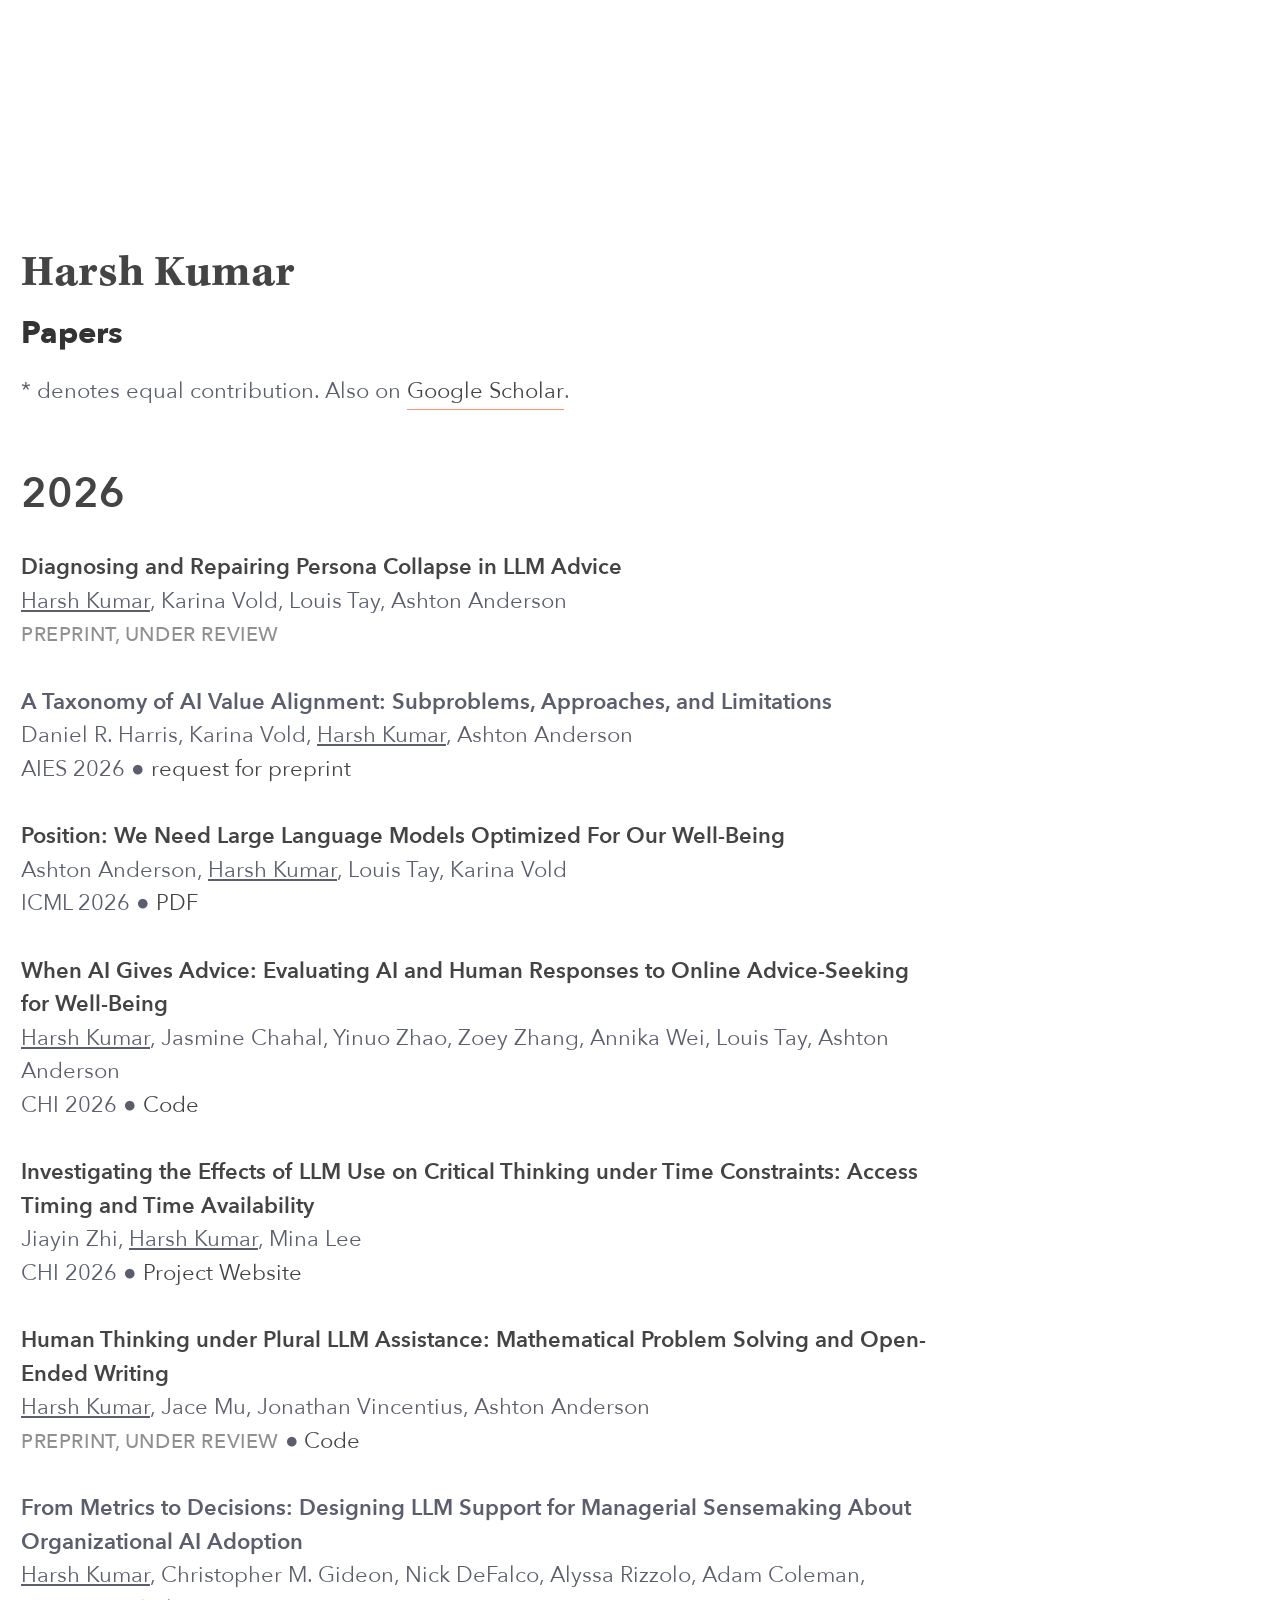
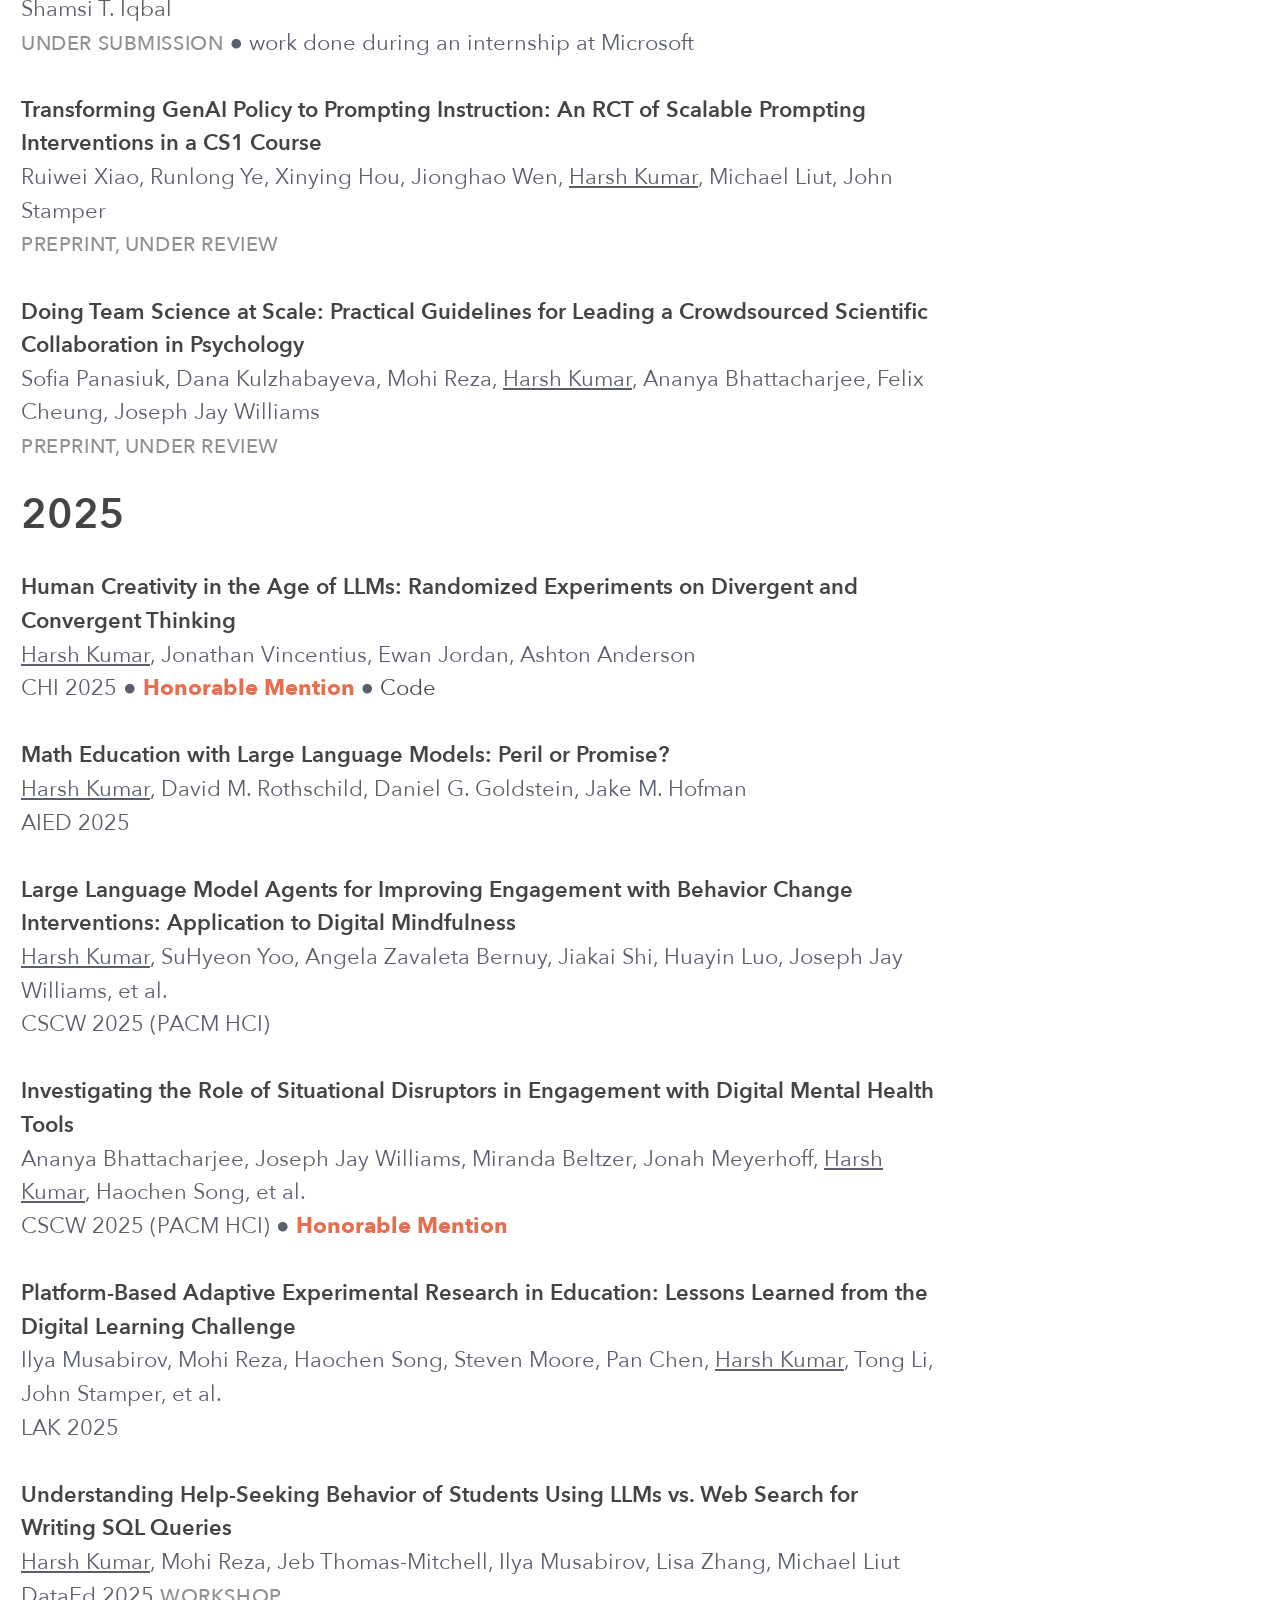
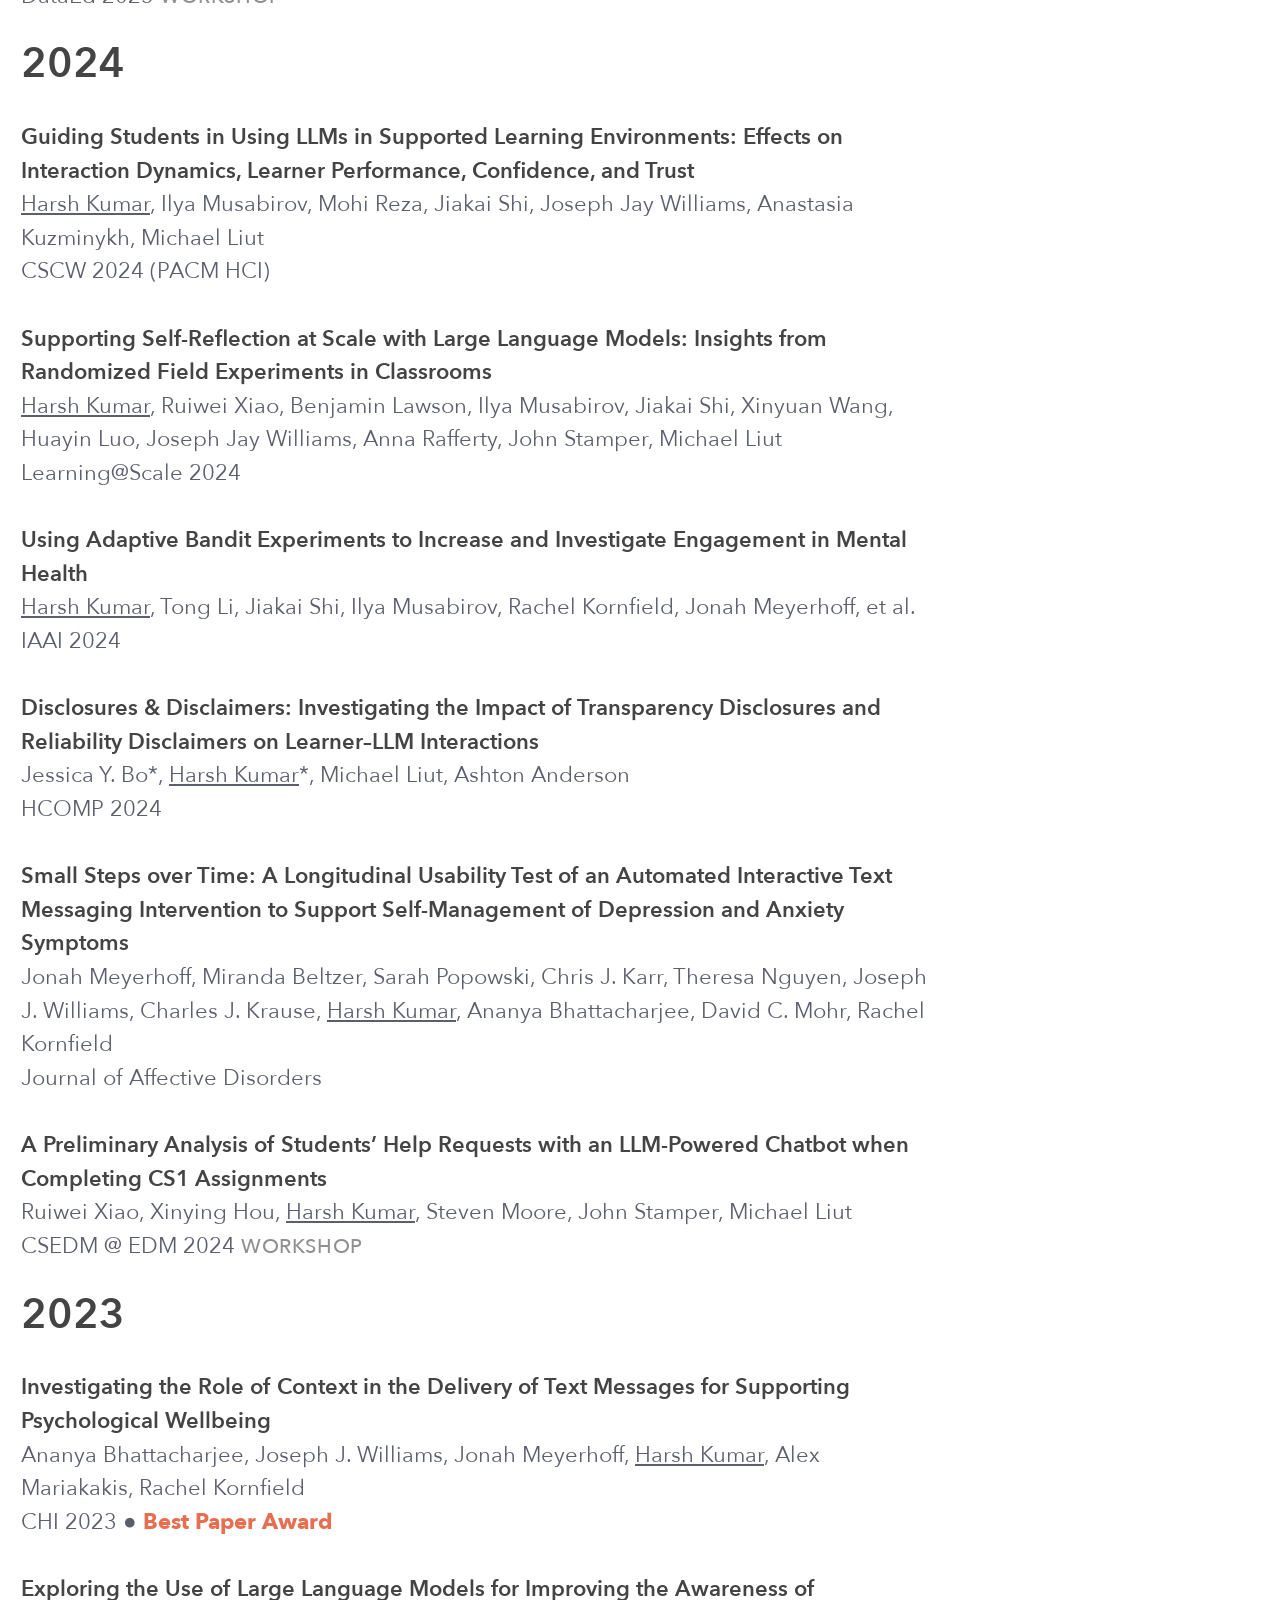
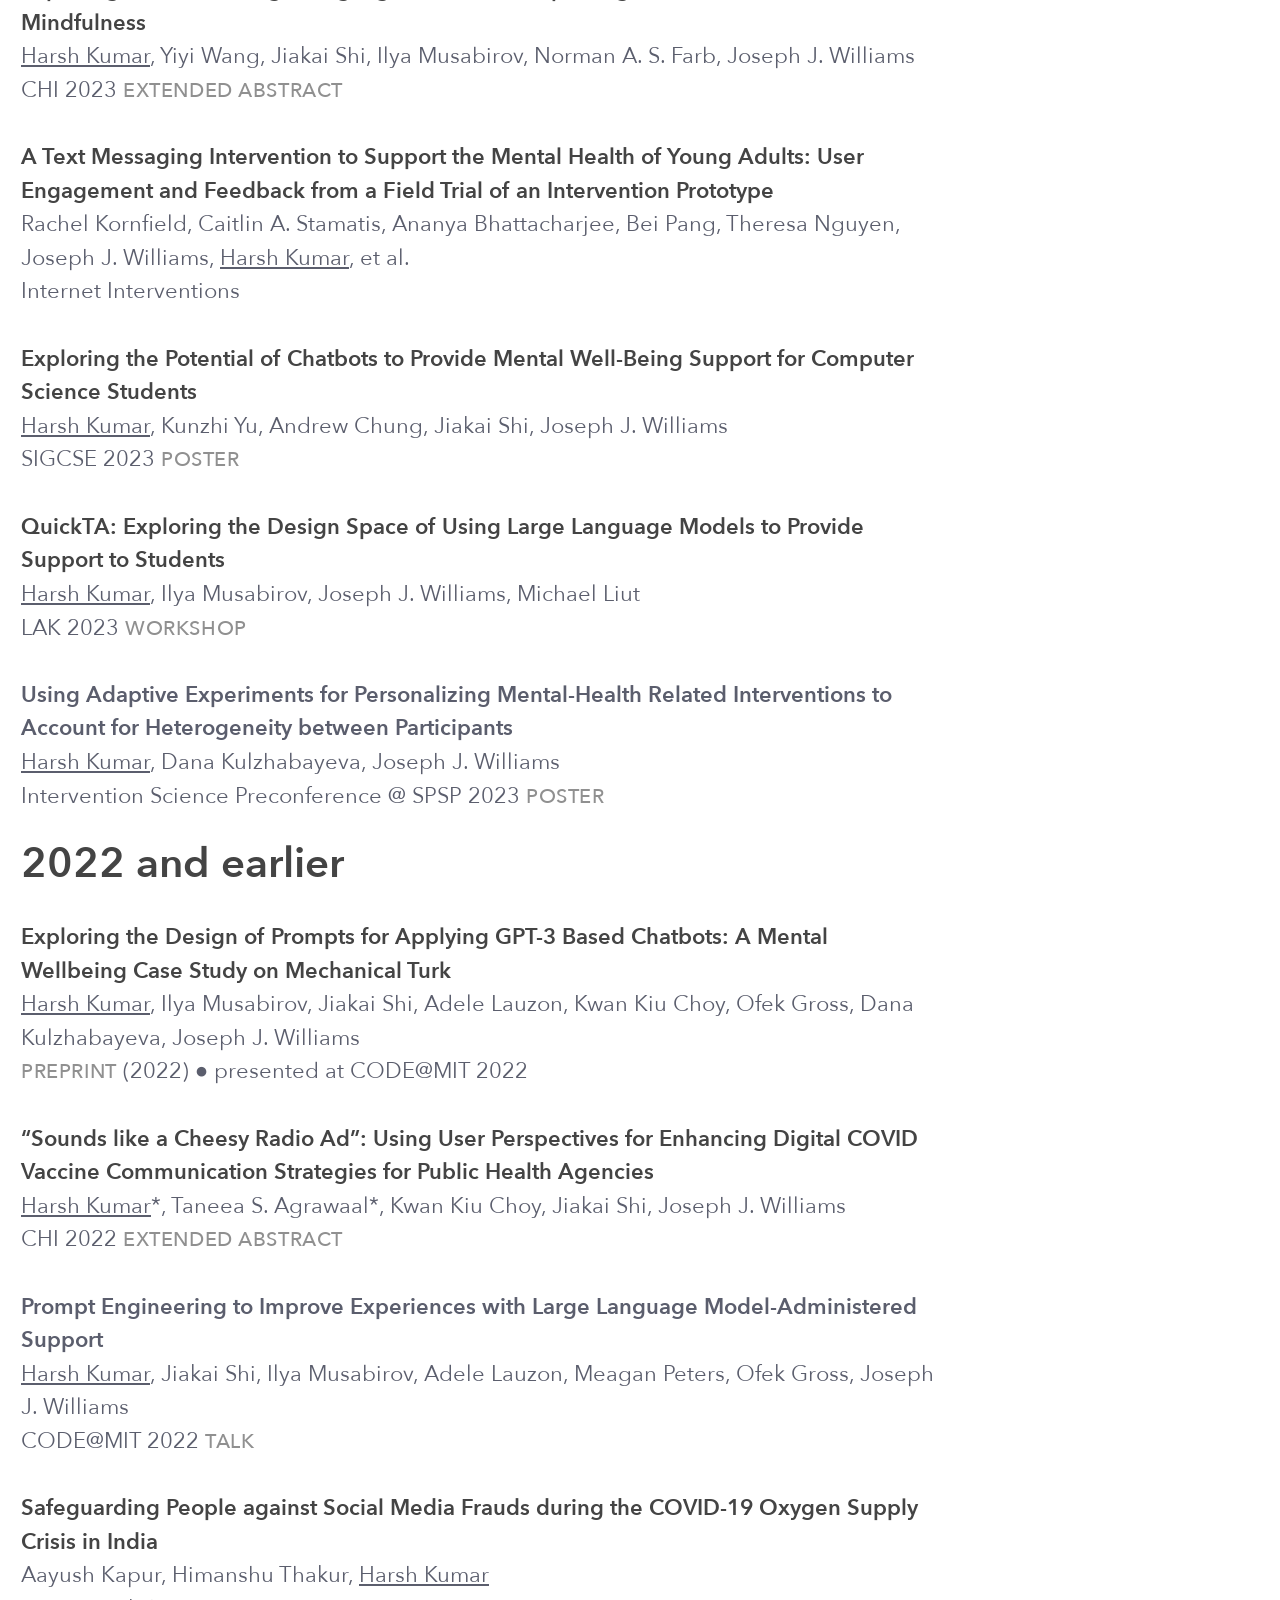
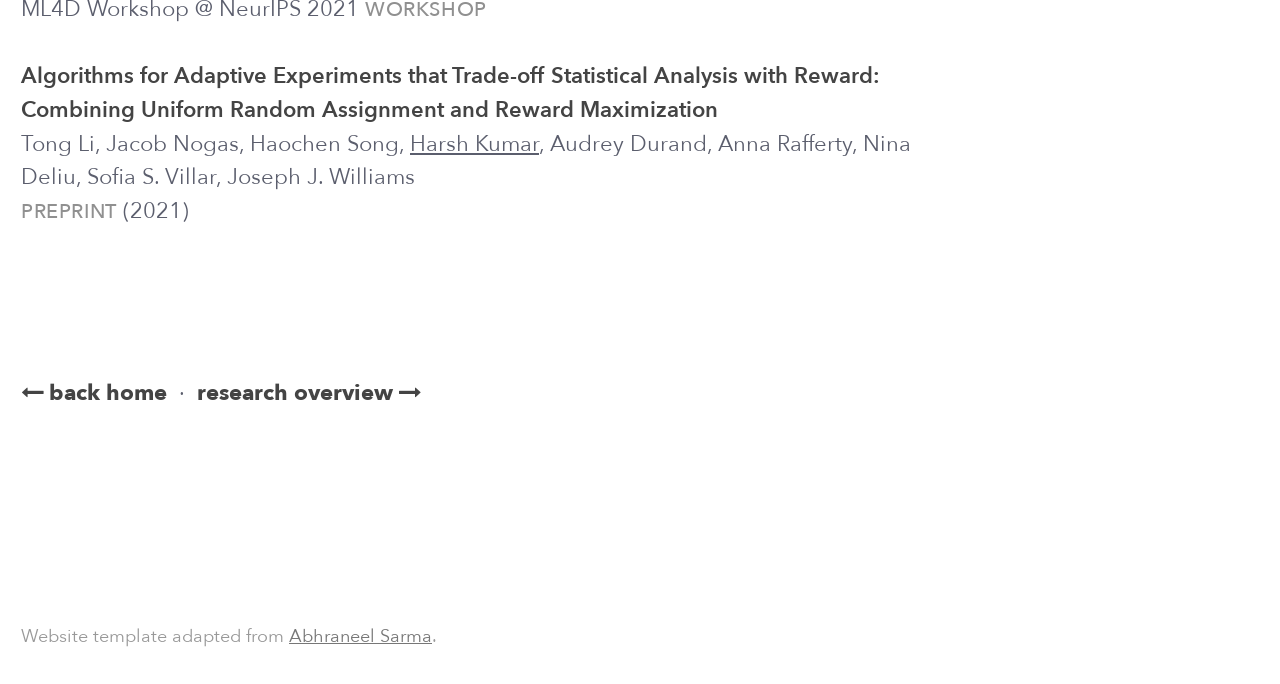
==== papers.html @ b856a66b "Revise AIES 2026 paper title" ====
<!DOCTYPE html>
<html lang="en">

<head>
	<meta charset="utf-8">
	<meta http-equiv="X-UA-Compatible" content="IE=edge">
	<meta name="viewport" content="width=device-width, initial-scale=1">

	<title>Papers // Harsh Kumar</title>
	<meta name="description" content="Publications by Harsh Kumar">
	<meta name="author" content="Harsh Kumar">

	<link href="https://maxcdn.bootstrapcdn.com/bootstrap/3.3.7/css/bootstrap.min.css" rel="stylesheet">
	<link href="css/custom.css" rel="stylesheet">
	<link href="https://maxcdn.bootstrapcdn.com/font-awesome/4.7.0/css/font-awesome.min.css" rel="stylesheet" type="text/css">

	<!-- Favicon -->
	<link rel="icon" href="img/favicon.svg" type="image/svg+xml">
	<link rel="icon" href="img/favicon-32.png" sizes="32x32" type="image/png">
	<link rel="apple-touch-icon" href="img/apple-touch-icon.png">

	<!-- Google tag (gtag.js) -->
	<script async src="https://www.googletagmanager.com/gtag/js?id=G-C2STP5NL3D"></script>
	<script>
		window.dataLayer = window.dataLayer || [];
		function gtag(){dataLayer.push(arguments);}
		gtag('js', new Date());
		gtag('config', 'G-C2STP5NL3D');
	</script>
</head>

<body id="page-top" class="index">
	<section id="portfolio">
		<div class="container">

			<div class="row margin-top-xl">
				<div class="col-sm-7">
					<h1><a class="page-header" href="index.html">Harsh Kumar</a></h1>
					<h2 class="section-title">Papers</h2>
					<p class="intro">&#42; denotes equal contribution. Also on <a class="ref-link" href="https://scholar.google.com/citations?user=KUSuA4UAAAAJ&hl=en" target="_blank" rel="noopener">Google Scholar</a>.</p>
				</div>
			</div>

			<div class="row">
				<div class="col-sm-7">
					<div class="projects">

						<h3 class="year-header">2026</h3>

						<p class="margin-top-sm">
							<span class="paper-title"><a href="https://arxiv.org/abs/2607.08326" target="_blank">Diagnosing and Repairing Persona Collapse in LLM Advice</a></span><br>
							<span class="authors"><span class="self">Harsh Kumar</span>, Karina Vold, Louis Tay, Ashton Anderson</span><br>
							<span class="venue"><span class="paper-type">preprint, under review</span></span>
						</p>

						<p class="margin-top-sm">
							<span class="paper-title">A Taxonomy of AI Value Alignment: Subproblems, Approaches, and Limitations</span><br>
							<span class="authors">Daniel R. Harris, Karina Vold, <span class="self">Harsh Kumar</span>, Ashton Anderson</span><br>
							<span class="venue">AIES 2026 &#x25CF; <a href="mailto:harsh@cs.toronto.edu?subject=Preprint%20request" target="_blank">request for preprint</a></span>
						</p>

						<p class="margin-top-sm">
							<span class="paper-title"><a href="https://icml.cc/virtual/2026/poster/67178" target="_blank">Position: We Need Large Language Models Optimized For Our Well-Being</a></span><br>
							<span class="authors">Ashton Anderson, <span class="self">Harsh Kumar</span>, Louis Tay, Karina Vold</span><br>
							<span class="venue">ICML 2026 &#x25CF; <a href="https://openreview.net/pdf?id=LCsPkh2Ins" target="_blank">PDF</a></span>
						</p>

						<p class="margin-top-sm">
							<span class="paper-title"><a href="https://dl.acm.org/doi/10.1145/3772318.3791233" target="_blank">When AI Gives Advice: Evaluating AI and Human Responses to Online Advice-Seeking for Well-Being</a></span><br>
							<span class="authors"><span class="self">Harsh Kumar</span>, Jasmine Chahal, Yinuo Zhao, Zoey Zhang, Annika Wei, Louis Tay, Ashton Anderson</span><br>
							<span class="venue">CHI 2026 &#x25CF; <a href="https://github.com/harsh-kumar9/human-vs-ai-advice" target="_blank">Code</a></span>
						</p>

						<p class="margin-top-sm">
							<span class="paper-title"><a href="https://dl.acm.org/doi/10.1145/3772318.3791796" target="_blank">Investigating the Effects of LLM Use on Critical Thinking under Time Constraints: Access Timing and Time Availability</a></span><br>
							<span class="authors">Jiayin Zhi, <span class="self">Harsh Kumar</span>, Mina Lee</span><br>
							<span class="venue">CHI 2026 &#x25CF; <a href="https://criticalthinking-ai.app/" target="_blank">Project Website</a></span>
						</p>

						<p class="margin-top-sm">
							<span class="paper-title"><a href="https://arxiv.org/abs/2604.02677" target="_blank">Human Thinking under Plural LLM Assistance: Mathematical Problem Solving and Open-Ended Writing</a></span><br>
							<span class="authors"><span class="self">Harsh Kumar</span>, Jace Mu, Jonathan Vincentius, Ashton Anderson</span><br>
							<span class="venue"><span class="paper-type">preprint, under review</span> &#x25CF; <a href="https://github.com/harsh-kumar9/social-learning-llm-agents" target="_blank">Code</a></span>
						</p>

						<p class="margin-top-sm">
							<span class="paper-title">From Metrics to Decisions: Designing LLM Support for Managerial Sensemaking About Organizational AI Adoption</span><br>
							<span class="authors"><span class="self">Harsh Kumar</span>, Christopher M. Gideon, Nick DeFalco, Alyssa Rizzolo, Adam Coleman, Shamsi T. Iqbal</span><br>
							<span class="venue"><span class="paper-type">under submission</span> &#x25CF; work done during an internship at Microsoft</span>
						</p>

						<p class="margin-top-sm">
							<span class="paper-title"><a href="https://arxiv.org/abs/2602.16033" target="_blank">Transforming GenAI Policy to Prompting Instruction: An RCT of Scalable Prompting Interventions in a CS1 Course</a></span><br>
							<span class="authors">Ruiwei Xiao, Runlong Ye, Xinying Hou, Jionghao Wen, <span class="self">Harsh Kumar</span>, Michael Liut, John Stamper</span><br>
							<span class="venue"><span class="paper-type">preprint, under review</span></span>
						</p>

						<p class="margin-top-sm">
							<span class="paper-title"><a href="https://osf.io/preprints/psyarxiv/q7g95" target="_blank">Doing Team Science at Scale: Practical Guidelines for Leading a Crowdsourced Scientific Collaboration in Psychology</a></span><br>
							<span class="authors">Sofia Panasiuk, Dana Kulzhabayeva, Mohi Reza, <span class="self">Harsh Kumar</span>, Ananya Bhattacharjee, Felix Cheung, Joseph Jay Williams</span><br>
							<span class="venue"><span class="paper-type">preprint, under review</span></span>
						</p>

						<h3 class="year-header">2025</h3>

						<p class="margin-top-sm">
							<span class="paper-title"><a href="https://arxiv.org/abs/2410.03703" target="_blank">Human Creativity in the Age of LLMs: Randomized Experiments on Divergent and Convergent Thinking</a></span><br>
							<span class="authors"><span class="self">Harsh Kumar</span>, Jonathan Vincentius, Ewan Jordan, Ashton Anderson</span><br>
							<span class="venue">CHI 2025 &#x25CF; <span class="paper-award">Honorable Mention</span> &#x25CF; <a href="https://github.com/harsh-kumar9/human-creativity-llm" target="_blank">Code</a></span>
						</p>

						<p class="margin-top-sm">
							<span class="paper-title"><a href="https://aka.ms/llms-for-math" target="_blank">Math Education with Large Language Models: Peril or Promise?</a></span><br>
							<span class="authors"><span class="self">Harsh Kumar</span>, David M. Rothschild, Daniel G. Goldstein, Jake M. Hofman</span><br>
							<span class="venue">AIED 2025</span>
						</p>

						<p class="margin-top-sm">
							<span class="paper-title"><a href="https://arxiv.org/abs/2407.13067" target="_blank">Large Language Model Agents for Improving Engagement with Behavior Change Interventions: Application to Digital Mindfulness</a></span><br>
							<span class="authors"><span class="self">Harsh Kumar</span>, SuHyeon Yoo, Angela Zavaleta Bernuy, Jiakai Shi, Huayin Luo, Joseph Jay Williams, et al.</span><br>
							<span class="venue">CSCW 2025 (PACM HCI)</span>
						</p>

						<p class="margin-top-sm">
							<span class="paper-title"><a href="https://dl.acm.org/doi/abs/10.1145/3757487" target="_blank">Investigating the Role of Situational Disruptors in Engagement with Digital Mental Health Tools</a></span><br>
							<span class="authors">Ananya Bhattacharjee, Joseph Jay Williams, Miranda Beltzer, Jonah Meyerhoff, <span class="self">Harsh Kumar</span>, Haochen Song, et al.</span><br>
							<span class="venue">CSCW 2025 (PACM HCI) &#x25CF; <span class="paper-award">Honorable Mention</span></span>
						</p>

						<p class="margin-top-sm">
							<span class="paper-title"><a href="https://dl.acm.org/doi/full/10.1145/3706468.3706471" target="_blank">Platform-Based Adaptive Experimental Research in Education: Lessons Learned from the Digital Learning Challenge</a></span><br>
							<span class="authors">Ilya Musabirov, Mohi Reza, Haochen Song, Steven Moore, Pan Chen, <span class="self">Harsh Kumar</span>, Tong Li, John Stamper, et al.</span><br>
							<span class="venue">LAK 2025</span>
						</p>

						<p class="margin-top-sm">
							<span class="paper-title"><a href="https://dl.acm.org/doi/full/10.1145/3735091.3737569" target="_blank">Understanding Help-Seeking Behavior of Students Using LLMs vs. Web Search for Writing SQL Queries</a></span><br>
							<span class="authors"><span class="self">Harsh Kumar</span>, Mohi Reza, Jeb Thomas-Mitchell, Ilya Musabirov, Lisa Zhang, Michael Liut</span><br>
							<span class="venue">DataEd 2025 <span class="paper-type">workshop</span></span>
						</p>

						<h3 class="year-header">2024</h3>

						<p class="margin-top-sm">
							<span class="paper-title"><a href="https://arxiv.org/abs/2310.13712" target="_blank">Guiding Students in Using LLMs in Supported Learning Environments: Effects on Interaction Dynamics, Learner Performance, Confidence, and Trust</a></span><br>
							<span class="authors"><span class="self">Harsh Kumar</span>, Ilya Musabirov, Mohi Reza, Jiakai Shi, Joseph Jay Williams, Anastasia Kuzminykh, Michael Liut</span><br>
							<span class="venue">CSCW 2024 (PACM HCI)</span>
						</p>

						<p class="margin-top-sm">
							<span class="paper-title"><a href="https://arxiv.org/abs/2406.07571" target="_blank">Supporting Self-Reflection at Scale with Large Language Models: Insights from Randomized Field Experiments in Classrooms</a></span><br>
							<span class="authors"><span class="self">Harsh Kumar</span>, Ruiwei Xiao, Benjamin Lawson, Ilya Musabirov, Jiakai Shi, Xinyuan Wang, Huayin Luo, Joseph Jay Williams, Anna Rafferty, John Stamper, Michael Liut</span><br>
							<span class="venue">Learning@Scale 2024</span>
						</p>

						<p class="margin-top-sm">
							<span class="paper-title"><a href="https://arxiv.org/abs/2310.18326" target="_blank">Using Adaptive Bandit Experiments to Increase and Investigate Engagement in Mental Health</a></span><br>
							<span class="authors"><span class="self">Harsh Kumar</span>, Tong Li, Jiakai Shi, Ilya Musabirov, Rachel Kornfield, Jonah Meyerhoff, et al.</span><br>
							<span class="venue">IAAI 2024</span>
						</p>

						<p class="margin-top-sm">
							<span class="paper-title"><a href="https://ojs.aaai.org/index.php/HCOMP/article/view/31597" target="_blank">Disclosures &amp; Disclaimers: Investigating the Impact of Transparency Disclosures and Reliability Disclaimers on Learner&ndash;LLM Interactions</a></span><br>
							<span class="authors">Jessica Y. Bo&#42;, <span class="self">Harsh Kumar</span>&#42;, Michael Liut, Ashton Anderson</span><br>
							<span class="venue">HCOMP 2024</span>
						</p>

						<p class="margin-top-sm">
							<span class="paper-title"><a href="https://doi.org/10.1016/j.jad.2023.10.119" target="_blank">Small Steps over Time: A Longitudinal Usability Test of an Automated Interactive Text Messaging Intervention to Support Self-Management of Depression and Anxiety Symptoms</a></span><br>
							<span class="authors">Jonah Meyerhoff, Miranda Beltzer, Sarah Popowski, Chris J. Karr, Theresa Nguyen, Joseph J. Williams, Charles J. Krause, <span class="self">Harsh Kumar</span>, Ananya Bhattacharjee, David C. Mohr, Rachel Kornfield</span><br>
							<span class="venue">Journal of Affective Disorders</span>
						</p>

						<p class="margin-top-sm">
							<span class="paper-title"><a href="https://ceur-ws.org/Vol-3796/CSEDM-24_paper_0046.pdf" target="_blank">A Preliminary Analysis of Students&rsquo; Help Requests with an LLM-Powered Chatbot when Completing CS1 Assignments</a></span><br>
							<span class="authors">Ruiwei Xiao, Xinying Hou, <span class="self">Harsh Kumar</span>, Steven Moore, John Stamper, Michael Liut</span><br>
							<span class="venue">CSEDM @ EDM 2024 <span class="paper-type">workshop</span></span>
						</p>

						<h3 class="year-header">2023</h3>

						<p class="margin-top-sm">
							<span class="paper-title"><a href="https://dl.acm.org/doi/abs/10.1145/3544548.3580774" target="_blank">Investigating the Role of Context in the Delivery of Text Messages for Supporting Psychological Wellbeing</a></span><br>
							<span class="authors">Ananya Bhattacharjee, Joseph J. Williams, Jonah Meyerhoff, <span class="self">Harsh Kumar</span>, Alex Mariakakis, Rachel Kornfield</span><br>
							<span class="venue">CHI 2023 &#x25CF; <span class="paper-award">Best Paper Award</span></span>
						</p>

						<p class="margin-top-sm">
							<span class="paper-title"><a href="https://dl.acm.org/doi/abs/10.1145/3544549.3585614" target="_blank">Exploring the Use of Large Language Models for Improving the Awareness of Mindfulness</a></span><br>
							<span class="authors"><span class="self">Harsh Kumar</span>, Yiyi Wang, Jiakai Shi, Ilya Musabirov, Norman A. S. Farb, Joseph J. Williams</span><br>
							<span class="venue">CHI 2023 <span class="paper-type">extended abstract</span></span>
						</p>

						<p class="margin-top-sm">
							<span class="paper-title"><a href="https://www.sciencedirect.com/science/article/pii/S2214782923000672" target="_blank">A Text Messaging Intervention to Support the Mental Health of Young Adults: User Engagement and Feedback from a Field Trial of an Intervention Prototype</a></span><br>
							<span class="authors">Rachel Kornfield, Caitlin A. Stamatis, Ananya Bhattacharjee, Bei Pang, Theresa Nguyen, Joseph J. Williams, <span class="self">Harsh Kumar</span>, et al.</span><br>
							<span class="venue">Internet Interventions</span>
						</p>

						<p class="margin-top-sm">
							<span class="paper-title"><a href="https://dl.acm.org/doi/abs/10.1145/3545947.3576285" target="_blank">Exploring the Potential of Chatbots to Provide Mental Well-Being Support for Computer Science Students</a></span><br>
							<span class="authors"><span class="self">Harsh Kumar</span>, Kunzhi Yu, Andrew Chung, Jiakai Shi, Joseph J. Williams</span><br>
							<span class="venue">SIGCSE 2023 <span class="paper-type">poster</span></span>
						</p>

						<p class="margin-top-sm">
							<span class="paper-title"><a href="https://tspace.library.utoronto.ca/handle/1807/127196" target="_blank">QuickTA: Exploring the Design Space of Using Large Language Models to Provide Support to Students</a></span><br>
							<span class="authors"><span class="self">Harsh Kumar</span>, Ilya Musabirov, Joseph J. Williams, Michael Liut</span><br>
							<span class="venue">LAK 2023 <span class="paper-type">workshop</span></span>
						</p>

						<p class="margin-top-sm">
							<span class="paper-title">Using Adaptive Experiments for Personalizing Mental-Health Related Interventions to Account for Heterogeneity between Participants</span><br>
							<span class="authors"><span class="self">Harsh Kumar</span>, Dana Kulzhabayeva, Joseph J. Williams</span><br>
							<span class="venue">Intervention Science Preconference @ SPSP 2023 <span class="paper-type">poster</span></span>
						</p>

						<h3 class="year-header">2022 and earlier</h3>

						<p class="margin-top-sm">
							<span class="paper-title"><a href="https://arxiv.org/abs/2209.11344" target="_blank">Exploring the Design of Prompts for Applying GPT-3 Based Chatbots: A Mental Wellbeing Case Study on Mechanical Turk</a></span><br>
							<span class="authors"><span class="self">Harsh Kumar</span>, Ilya Musabirov, Jiakai Shi, Adele Lauzon, Kwan Kiu Choy, Ofek Gross, Dana Kulzhabayeva, Joseph J. Williams</span><br>
							<span class="venue"><span class="paper-type">preprint</span> (2022) &#x25CF; presented at CODE@MIT 2022</span>
						</p>

						<p class="margin-top-sm">
							<span class="paper-title"><a href="https://dl.acm.org/doi/abs/10.1145/3491101.3519760" target="_blank">&ldquo;Sounds like a Cheesy Radio Ad&rdquo;: Using User Perspectives for Enhancing Digital COVID Vaccine Communication Strategies for Public Health Agencies</a></span><br>
							<span class="authors"><span class="self">Harsh Kumar</span>&#42;, Taneea S. Agrawaal&#42;, Kwan Kiu Choy, Jiakai Shi, Joseph J. Williams</span><br>
							<span class="venue">CHI 2022 <span class="paper-type">extended abstract</span></span>
						</p>

						<p class="margin-top-sm">
							<span class="paper-title">Prompt Engineering to Improve Experiences with Large Language Model-Administered Support</span><br>
							<span class="authors"><span class="self">Harsh Kumar</span>, Jiakai Shi, Ilya Musabirov, Adele Lauzon, Meagan Peters, Ofek Gross, Joseph J. Williams</span><br>
							<span class="venue">CODE@MIT 2022 <span class="paper-type">talk</span></span>
						</p>

						<p class="margin-top-sm">
							<span class="paper-title"><a href="https://osf.io/58sry/" target="_blank">Safeguarding People against Social Media Frauds during the COVID-19 Oxygen Supply Crisis in India</a></span><br>
							<span class="authors">Aayush Kapur, Himanshu Thakur, <span class="self">Harsh Kumar</span></span><br>
							<span class="venue">ML4D Workshop @ NeurIPS 2021 <span class="paper-type">workshop</span></span>
						</p>

						<p class="margin-top-sm">
							<span class="paper-title"><a href="https://arxiv.org/abs/2112.08507" target="_blank">Algorithms for Adaptive Experiments that Trade-off Statistical Analysis with Reward: Combining Uniform Random Assignment and Reward Maximization</a></span><br>
							<span class="authors">Tong Li, Jacob Nogas, Haochen Song, <span class="self">Harsh Kumar</span>, Audrey Durand, Anna Rafferty, Nina Deliu, Sofia S. Villar, Joseph J. Williams</span><br>
							<span class="venue"><span class="paper-type">preprint</span> (2021)</span>
						</p>

					</div>
				</div>
			</div>

			<div class="row">
				<div class="col-sm-7 margin-top-lg margin-btm-lg">
					<p class="intro"><a class="cv" href="index.html"><i class="fa fa-long-arrow-left" aria-hidden="true"></i> back home</a>
					&nbsp;&middot;&nbsp;
					<a class="cv" href="research.html">research overview <i class="fa fa-long-arrow-right" aria-hidden="true"></i></a></p>
				</div>
			</div>

			<div class="row">
				<div class="col-sm-7">
					<p class="template-credit">Website template adapted from <a href="https://github.com/abhsarma/abhsarma.github.io" target="_blank">Abhraneel Sarma</a>.</p>
				</div>
			</div>

		</div>
	</section>
</body>
</html>
---- css/custom.css ----
@font-face {
	font-family: kepler-b;
	src: url(kepler-std/KeplerStd-BoldCapt.otf);
}

@font-face {
	font-family: kepler-bb;
	src: url(kepler-std/KeplerStd-BoldCapt.otf);
}

@font-face {
	font-family: AvenirNext-Bold;
	src: url(avenir/AvenirNext-Bold-01.ttf);
}

@font-face {
	font-family: AvenirNext-DemiBold;
	src: url(avenir/AvenirNext-DemiBold-03.ttf);
}

@font-face {
	font-family: AvenirNext-Medium;
	src: url(avenir/AvenirNext-Medium-06.ttf);
}

@font-face {
	font-family: AvenirNext-Regular;
	src: url(avenir/AvenirNext-Regular-08.ttf);
}

/* declaration end */

body {
	overflow-x: hidden;
}

.mockup-container {
	max-width: 420px !important;
	margin: auto !important;
}

.dp {
	width: 100%;
}

@media (max-width: 767px) {
    .dp {
    	width: 50%;
    	margin-top: -96px;
    	margin-bottom: 64px;
    }
}

/*
============================
	START OF TEXT CLASSES		 
============================
*/

/* Primary header */
h1{
	font-size: 32px;
	font-family: 'kepler-b', serif;
	color: #2a2a2a;
}

/* Header on project pages wpost-scroll-down */
h1.text-shrink{
	-webkit-transition: all 0.5s ease;
	transition: all 0.5s ease;
	font-size: 21px;
	line-height: 40px;
	margin: 12px 0px 12px 0px;
}

/* Text in project banners */
h2.title {
	font-family: 'kepler-b', serif;
	font-size: 90px;
	line-height: 0.8;
	margin-top: 24px;
}

h2.small-title {
	font-family: 'kepler-b', serif;
	line-height: 0.8;
	margin-top: 0px;
}

@media (max-width: 1002px) {
    h2 {
		font-family: 'kepler-b', serif;
		font-size: 5em;
		line-height: 0.8;
		margin-top: 0px;
	}
}

h2.section-title {
	font-family: 'AvenirNext-Bold', serif;
	display: inline;
	font-size: 1.6em;
	line-height: 1.2;
}

h2.section-title span {
	background-color: #FD926F;
	padding: 4px 0px;
}

/* Section headers in project pages*/
h3 {
	font-family: 'AvenirNext-DemiBold', sans-serif;
	font-size: 30px;
	color: #444;
}

/* Default heading text size */
h4{
	font-size: 1.25em;
	font-family: 'AvenirNext-DemiBold', sans-serif;
}


h4.thesis-caption{
	font-size: 1.6em;
    font-family: 'AvenirNext-DemiBold', sans-serif;
    color: #909090;
}

h6 {
	font-family: 'AvenirNext-DemiBold', sans-serif;
	font-size: 1.1em;
	line-height: 1.15;
	margin-bottom: 12px;
	color: #444;
}

h6.project-subtitle{
	font-family: 'AvenirNext-Regular', sans-serif;
	/*font-size: 1em;*/
	line-height: 1.15;
	color: #5b5e6d;
}

/* Project Page details sub-headers*/
.project-details{
	color: #2f9ba0 !important;
}

h6.highlight-header {
	font-family: 'kepler-bb';
	font-size: 21px;
	line-height: 24px;
}

p {
	font-family: 'AvenirNext-Regular', sans-serif;
	color: #5b5e6d;
	font-size: 16px;
	line-height: 1.5;
}

/* Landing page bio text */
p.intro {
	color: #5b5e6d;
	font-family: 'AvenirNext-Regular', sans-serif;
	font-size: 16px;
	line-height: 1.5;
	margin: 16px 0px 24px 0px;
}

p.highlight {
	font-family: 'AvenirNext-Medium', sans-serif;
	color: #2a2a2a;
	font-size: 18px;
	line-height: 21px;
}

p.img-caption{
	font-size: 14px;
	line-height: 16px;
	padding: 0px 32px;
}

/* Footer text */
p.footer-text{
	margin-top: 24px;
	font-weight: 500;
	color: #111;
	font-size: 18px;
}

/* List Style Class*/
ul.body-text{
	list-style-type: circle;
	color: #444;
	font-family: 'AvenirNext-Regular', sans-serif;
	color: #444;
	font-size: 16px;
	line-height: 1.5;
	padding-left: 20px;
}

ul.body-text > li {
	margin: 12px 0px;
}

span.quoted {
	font-style: italic;
	color: #666666;
}

span.highlight {
	color: #FF9E2B;
}

span.links {
	font-size: 16px;
	line-height: 1.5;
	font-family: 'AvenirNext-Regular', sans-serif;
}

/*
For publications
*/

span.paper-title{
	font-family: 'AvenirNext-DemiBold', sans-serif;
	font-size: 16px;
	line-height: 1.5;
}

span.authors{
	font-size: 16px;
	line-height: 1.5;
	font-family: 'AvenirNext-Regular', sans-serif;
}

span.paper-details{
	font-size: 14px;
	line-height: 16px;
	color: #444;
	font-family: 'AvenirNext-Medium', sans-serif;
}

span.paper-award {
	color: #e76f51;
	font-family: 'AvenirNext-Bold', sans-serif;
}

span.self {
	font-family: 'AvenirNext-Regular', sans-serif;
	text-decoration: underline;
}

b {
	font-family: 'AvenirNext-DemiBold', sans-serif;
}

/*
============================
	END OF TEXT CLASSES		 
============================
*/


/*
============================
	START OF TEXT STYLES		 
============================
*/

.uppercase{
	text-transform: uppercase;
}

.text-dark{
	color: #444 !important;
}

.text-dark {
	color: #444 !important;
}

/*
============================
	END OF TEXT STYLES		 
============================
*/


/*
==================================
	START OF HYPERLINK CLASSES		 
==================================
*/

a{
	color: #444;
	display: inline-block;
	text-decoration: none;
}

a:hover,
a:focus,
a:active
 {
	text-decoration: none;
	color: #FD926F;
}

a.header-link {
	text-decoration: none;
	font-family: 'AvenirNext-Bold', sans-serif !important;
	font-weight: 700;
	color: #444;
}

.header-link:hover,
.header-link:focus,
.header-link:active {
	color: #FD926F;
}

.cv{
	font-size: 16px !important;
	font-family: 'AvenirNext-Bold', sans-serif;
	/*margin-top: 24px !important;*/
}

.cv:hover,
.cv:focus,
.cv:active
 {
	color: #FD926F;
}


a.quick-links{
	text-transform: uppercase;
	line-height: 40px;
	-webkit-transition: all 0.5s ease;
	transition: all 0.5s ease;
}

a.quick-links:hover,
a.quick-links:focus,
a.quick-links:active {
	text-decoration: none;
	color: #FD926F;
}

a.quick-links-current{
	text-transform: uppercase;
	font-weight: 600 !important;
	color: #FD926F;
	margin-bottom: 0px;
	line-height: 40px;
}

a.quick-links-current:hover,
a.quick-links-current:focus,
a.quick-links-current:active {
	text-decoration: none;
}

a.page-header{
	margin: 0px;
	padding: 0px !important;
	border: none;
}

a.page-header:hover,
a.page-header:focus,
a.page-header:active {
	text-decoration: none;
}

a.ref-link {
	font-weight: 400;
	line-height: 24px;
	border-bottom: 1px #FD926F solid;
}

a.ref-link:hover,
a.ref-link:focus,
a.ref-link:active
 {
 	text-decoration: none;
	color: #FD926F;
}

/*
==================================
	END OF HYPERLINK CLASSES		 
==================================
*/


/* Circle class - Social Media Icons*/
.circle{
	border-style: solid;
	border-width: 1pt;
	border-color: #FD926F;
	border-radius: 50%;
	width: 32px;
	height: 32px;
}

.social-icons{
	text-align: center;
	color: #FD926F;
	position: relative;
	top: -4px;
	margin-right: 12px;
	/*margin: 16px;*/
}

.circle:hover{
	background-color: #FD926F;
	border-color: #FD926F;
	color: #fff;
}

.fa.tiny {
	width: 32px;
	height: 32px;
	line-height: 32px;
}


/*
==================================
	START OF NAVBAR CLASSES		 
==================================
*/

.nav-fix-top {
	position: fixed !important;
	width: 100%;
	z-index: 999;
	left: 0px !important;
}

.navbar{
	border: 0px;
	margin: 0px;
	background: white;
	-webkit-transition: all 0.5s ease;
	transition: all 0.5s ease;
}

div.hr {
	background: #fff  no-repeat scroll center;
	height: 56px;
	-webkit-transition: all 0.5s ease;
	transition: all 0.5s ease;
}

hr.underline {
	margin: 0px !important;
	border: 2px solid #7BCDD1 !important;
	width: 180px;
	float: left;
	display: block;
}

div.header-shrink{
	height: 40px;
	margin: 12px 0px;
}

div.current-page{
	text-align: center;
	display: inline-block;
}

div.nav-page-tabs{
	-webkit-transition: all 0.5s ease;
	width: 100%;
	max-height: 40px;
	display: inline-block;
	transition: all 0.5s ease;
	text-align: center;
}

/*
==================================
	END OF NAVBAR CLASSES		 
==================================
*/

/* Page Footer */
div.page-footer{
	padding: 64px 0px;
	background-color: #f6f6f6;
}

/*
==============================================
	LANDING PAGE PROJECT IMAGE THUMBNAILS		 
==============================================
*/
div.cover-text-placeholder{
	margin: auto;
	padding: 60px 0px 32px 0px;
	z-index: 99;
	opacity: 1;
}

.cover{
	padding-left: 0px;
	padding-right: 0px;
	margin-top: 144px;
}


/*
================================
	START OF MARGIN CLASSES
================================
*/
.nomargin {
	margin-top: 0px !important;
	margin-bottom: 0px !important;
}

.nomargin-top {
	margin-top: 0px !important;
}

.nomargin-side {
	margin-left: 0px !important;
	margin-right: 0px !important;
}

.center-align {
	margin-left: auto !important;
	margin-right: auto !important;
}

.margin-top-xs {
	margin-top: 12px !important;
}

.margin-btm-xs {
	margin-bottom: 12px !important;
}

.margin-top-sm {
	margin-top: 24px !important;
}

.margin-btm-sm {
	margin-bottom: 24px !important;
}

.margin-sm {
	margin-top: 24px !important;
	margin-bottom: 24px !important;
}

.margin-top-md {
	margin-top: 48px !important;
}

.margin-btm-md {
	margin-bottom: 48px !important;
}

.margin-top-lmd {
	margin-top: 60px !important;
}

.margin-btm-lmd {
	margin-bottom: 60px !important;
}

.margin-top-lg {
	margin-top: 80px !important;
}

.margin-btm-lg {
	margin-bottom: 80px !important;
}

.margin-top-xl {
	margin-top: 160px !important;
}

.padding-md {
	padding: 15px !important;
}

.margin-xs-shrink {
	margin-top: 1px !important;
}

.margin-cover {
	margin-top: 180px;
}

/*
================================
	END OF MARGIN CLASSES
================================
*/
/*
==================================
	SITE ADDITIONS (Harsh)
==================================
*/

/* Slightly larger default rendering (~10%) */
body {
	zoom: 1.4;
}

/* News list */
ul.news {
	list-style: none;
	padding-left: 0px;
	margin-top: 16px;
}
ul.news > li {
	font-family: 'AvenirNext-Regular', sans-serif;
	color: #5b5e6d;
	font-size: 16px;
	line-height: 1.5;
	margin: 10px 0px;
}
span.news-date {
	font-family: 'AvenirNext-DemiBold', sans-serif;
	color: #2a2a2a;
}

/* Research thread sub-headings */
h4.thread-title {
	font-family: 'AvenirNext-Bold', sans-serif;
	color: #2a2a2a;
	font-size: 13px;
	text-transform: uppercase;
	letter-spacing: 0.08em;
	display: inline-block;
	padding-bottom: 5px;
	border-bottom: 2px solid #FD926F;
	margin: 32px 0px 6px 0px;
}

/* Paper type tag (preprint, workshop, ...) */
span.paper-type {
	font-family: 'AvenirNext-Medium', sans-serif;
	color: #909090;
	font-size: 14px;
	text-transform: uppercase;
	letter-spacing: 0.03em;
}

/* Notes under selected papers */
p.annotation {
	font-family: 'AvenirNext-Regular', sans-serif;
	font-size: 14px;
	line-height: 1.45;
	color: #909090;
	margin: 4px 0px 0px 0px;
}

/* Template credit footer */
p.template-credit {
	font-family: 'AvenirNext-Regular', sans-serif;
	font-size: 13px;
	color: #999;
	margin: 48px 0px 24px 0px;
}
p.template-credit a {
	color: #777;
	text-decoration: underline;
}
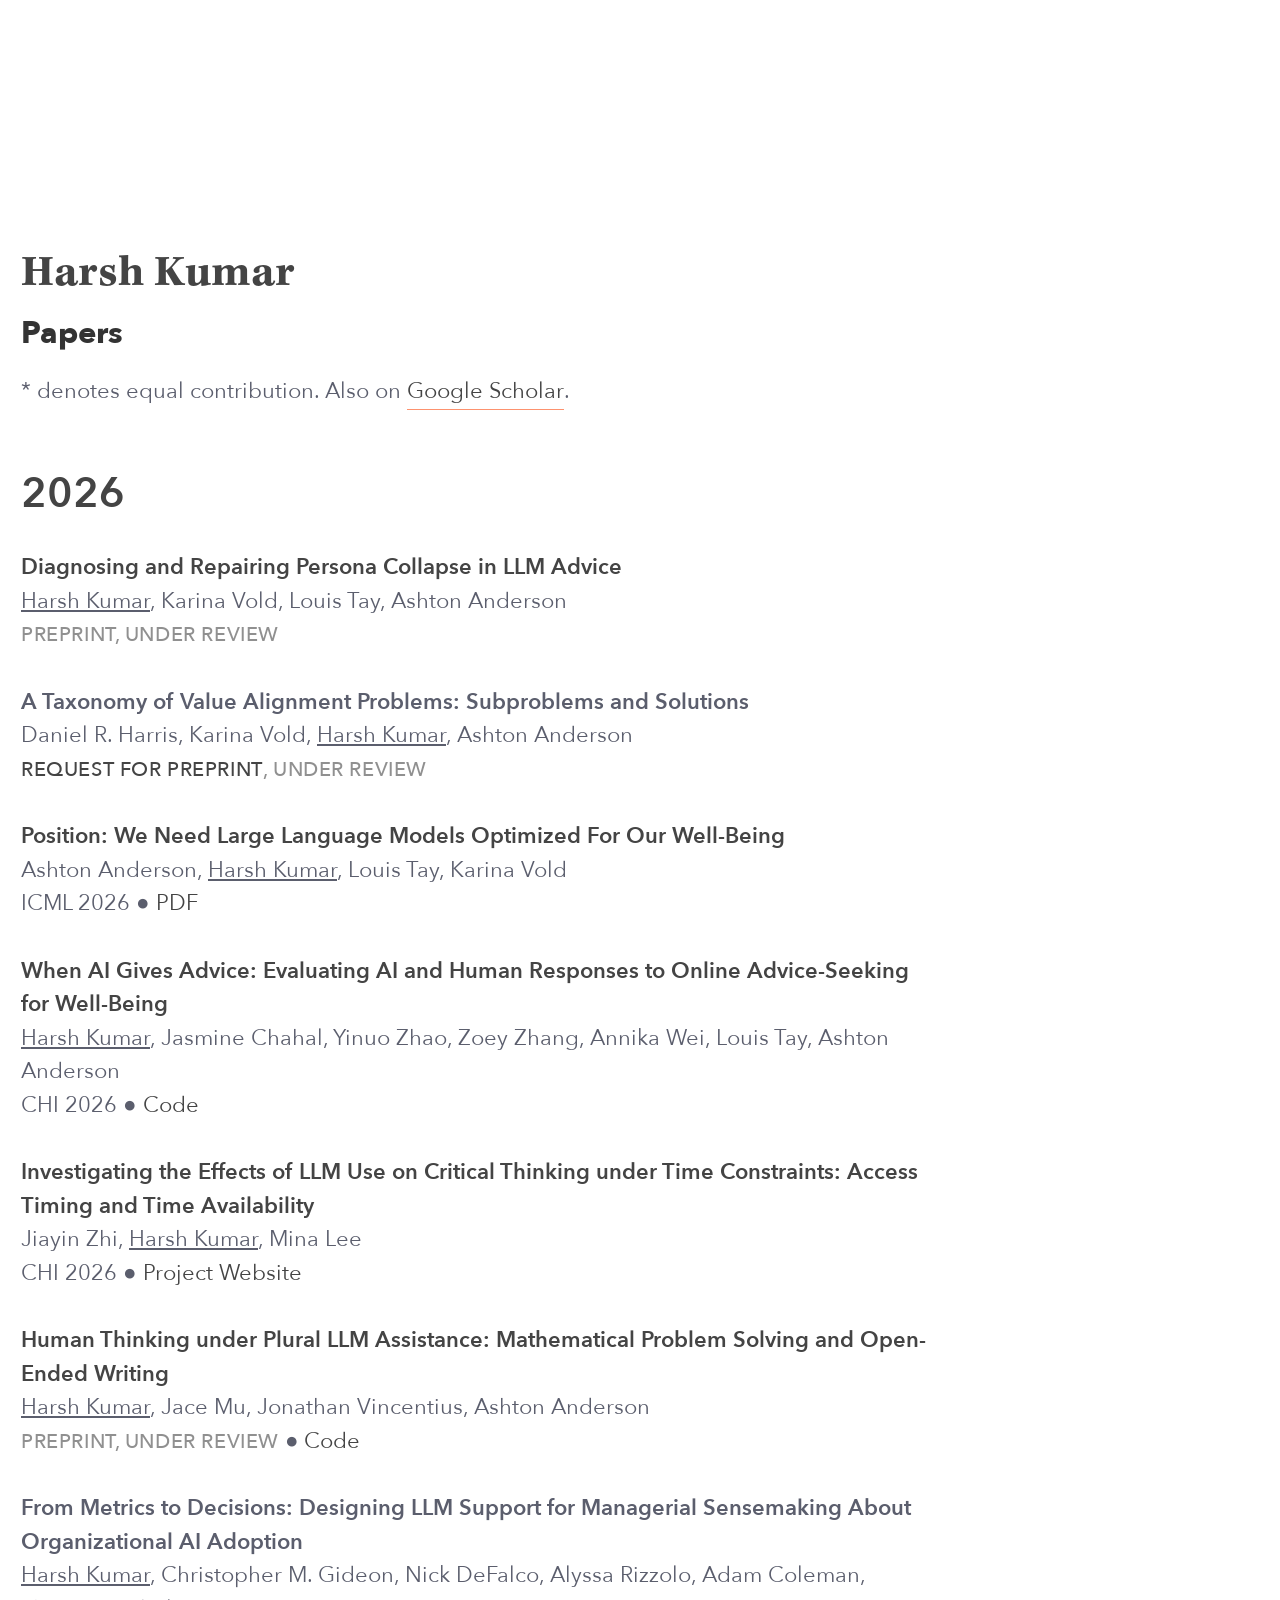
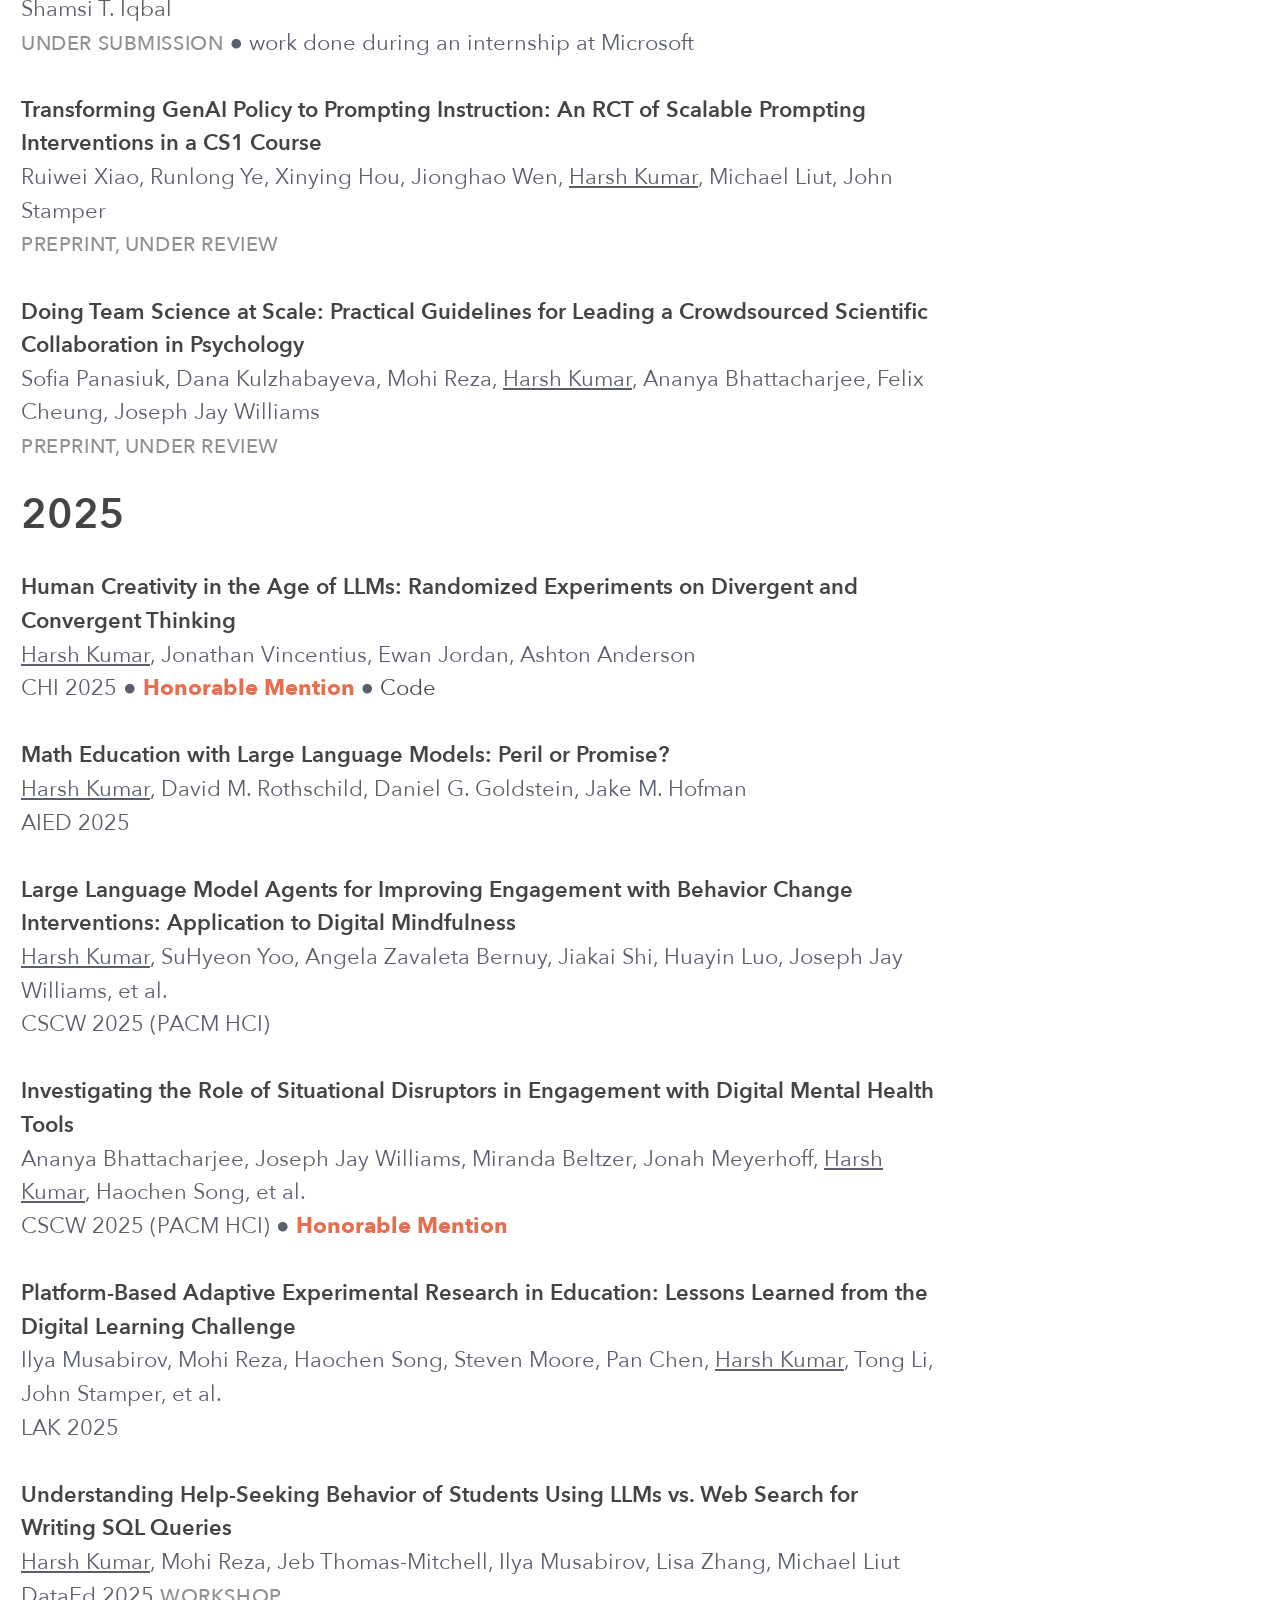
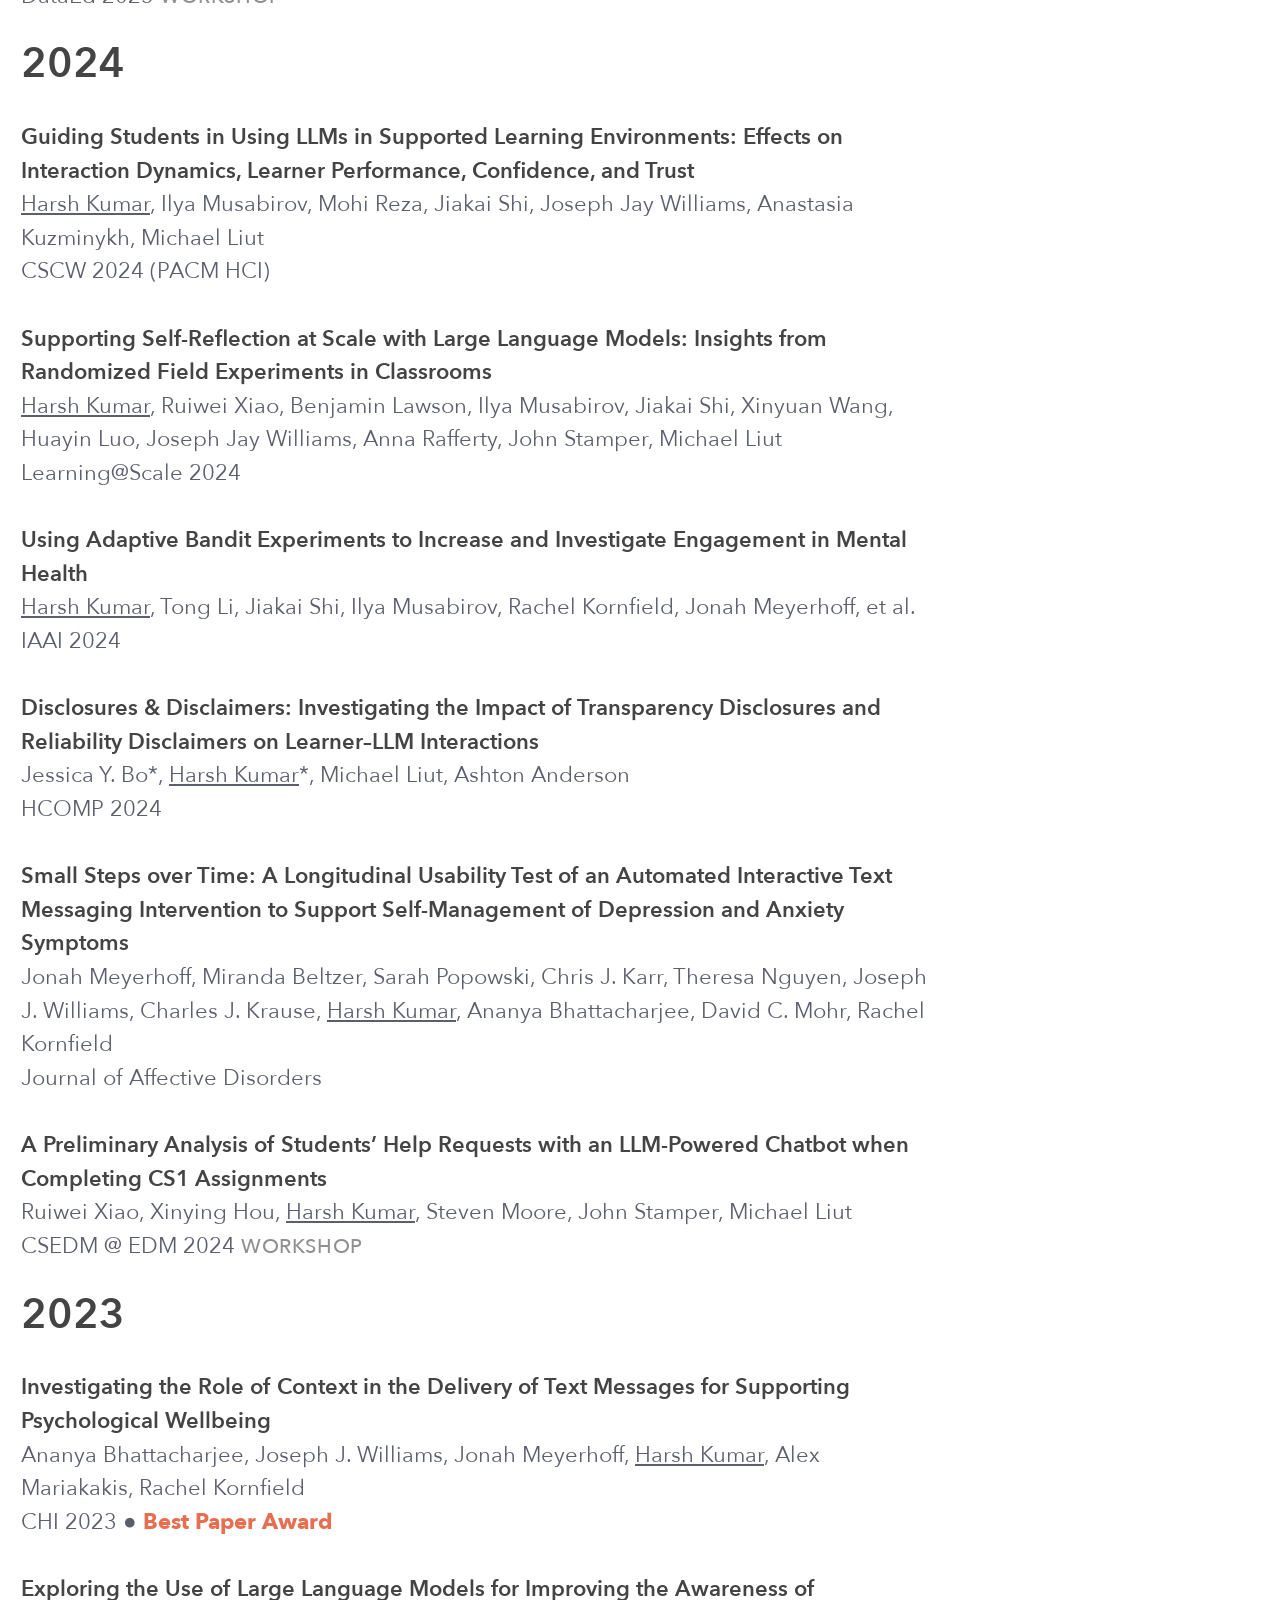
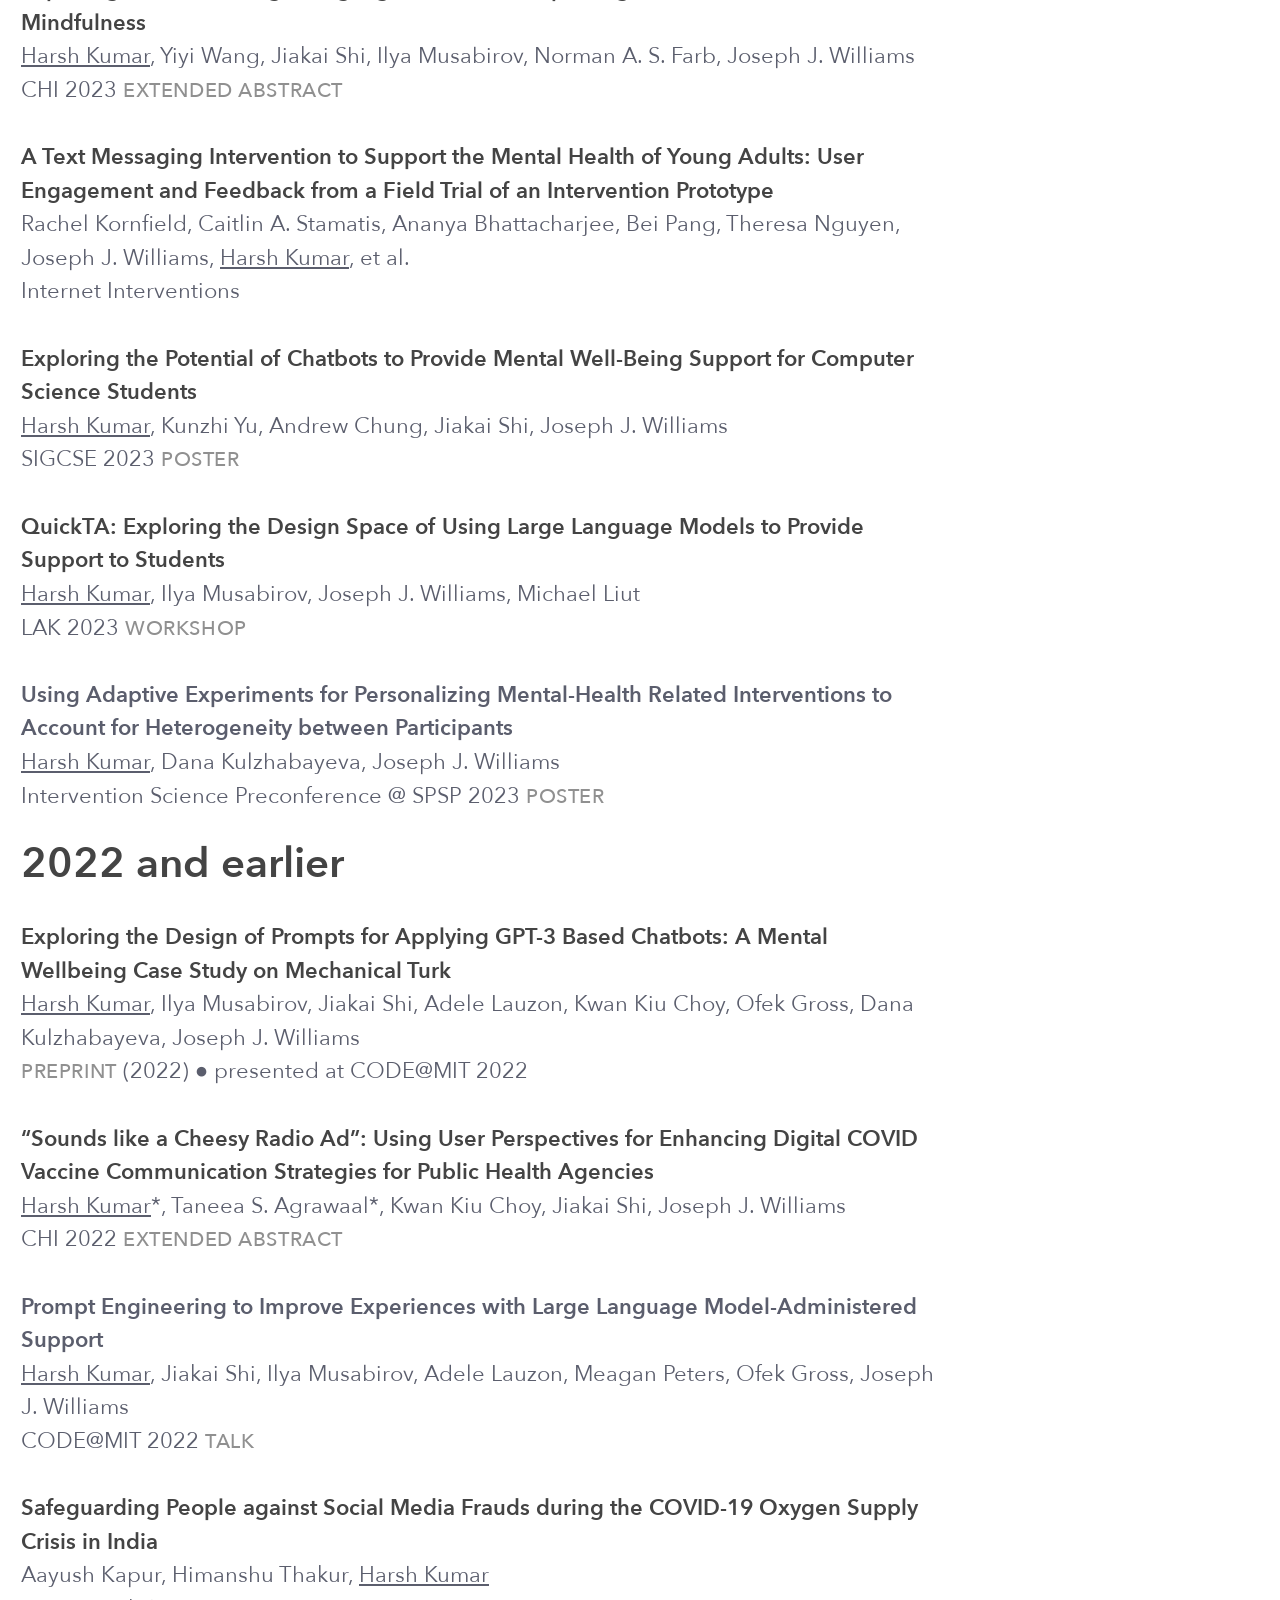
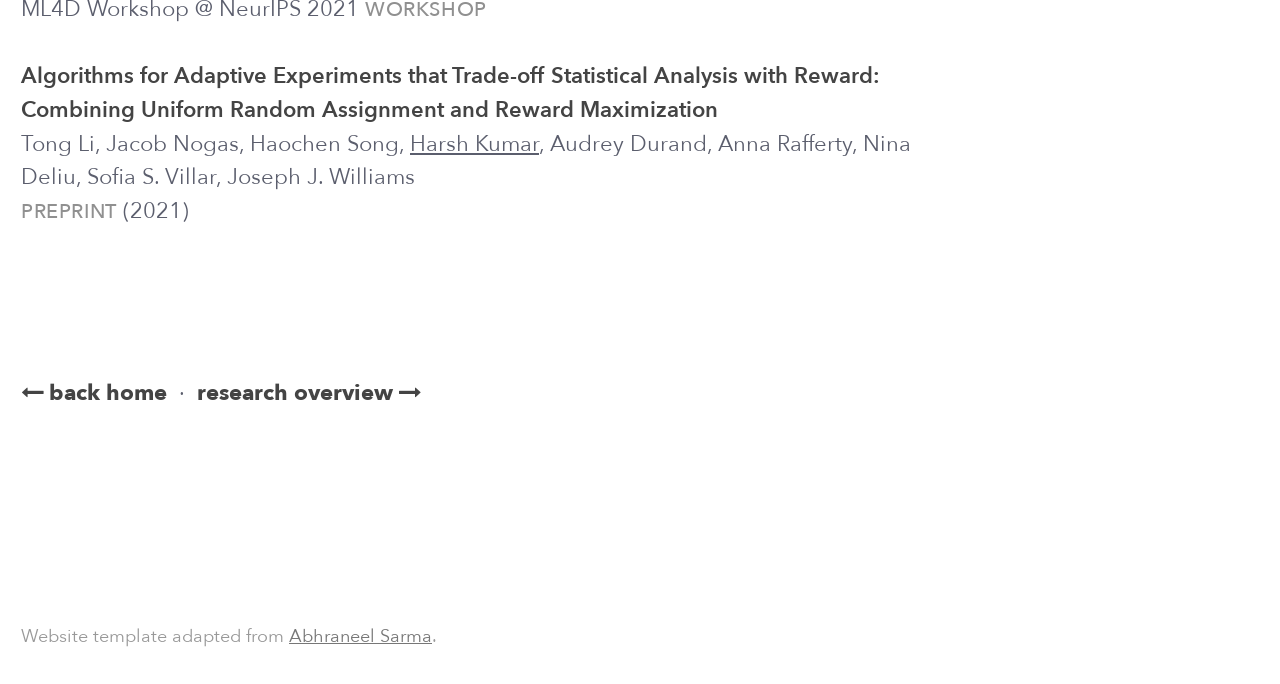
==== commit 68d86fd1: "Add per-page OG and twitter:card tags; dedicated 1200x630 social share card" ====
--- a/papers.html
+++ b/papers.html
@@ -9,6 +9,21 @@
 	<title>Papers // Harsh Kumar</title>
 	<meta name="description" content="Publications by Harsh Kumar">
 	<meta name="author" content="Harsh Kumar">
+
+	<!-- Open Graph -->
+	<meta property="og:type" content="website">
+	<meta property="og:title" content="Papers // Harsh Kumar">
+	<meta property="og:description" content="Publications by Harsh Kumar on how AI use shapes learning, creativity, and wellbeing.">
+	<meta property="og:url" content="https://harsh-kumar.com/papers.html">
+	<meta property="og:image" content="https://harsh-kumar.com/img/social-card.png">
+	<meta property="og:image:width" content="1200">
+	<meta property="og:image:height" content="630">
+
+	<!-- Twitter -->
+	<meta name="twitter:card" content="summary_large_image">
+	<meta name="twitter:title" content="Papers // Harsh Kumar">
+	<meta name="twitter:description" content="Publications by Harsh Kumar on how AI use shapes learning, creativity, and wellbeing.">
+	<meta name="twitter:image" content="https://harsh-kumar.com/img/social-card.png">
 
 	<link href="https://maxcdn.bootstrapcdn.com/bootstrap/3.3.7/css/bootstrap.min.css" rel="stylesheet">
 	<link href="css/custom.css" rel="stylesheet">
@@ -54,9 +69,9 @@
 						</p>
 
 						<p class="margin-top-sm">
-							<span class="paper-title">A Taxonomy of AI Value Alignment: Subproblems, Approaches, and Limitations</span><br>
+							<span class="paper-title">A Taxonomy of Value Alignment Problems: Subproblems and Solutions</span><br>
 							<span class="authors">Daniel R. Harris, Karina Vold, <span class="self">Harsh Kumar</span>, Ashton Anderson</span><br>
-							<span class="venue">AIES 2026 &#x25CF; <a href="mailto:harsh@cs.toronto.edu?subject=Preprint%20request" target="_blank">request for preprint</a></span>
+							<span class="venue"><span class="paper-type"><a href="mailto:harsh@cs.toronto.edu?subject=Preprint%20request" target="_blank">request for preprint</a>, under review</span></span>
 						</p>
 
 						<p class="margin-top-sm">
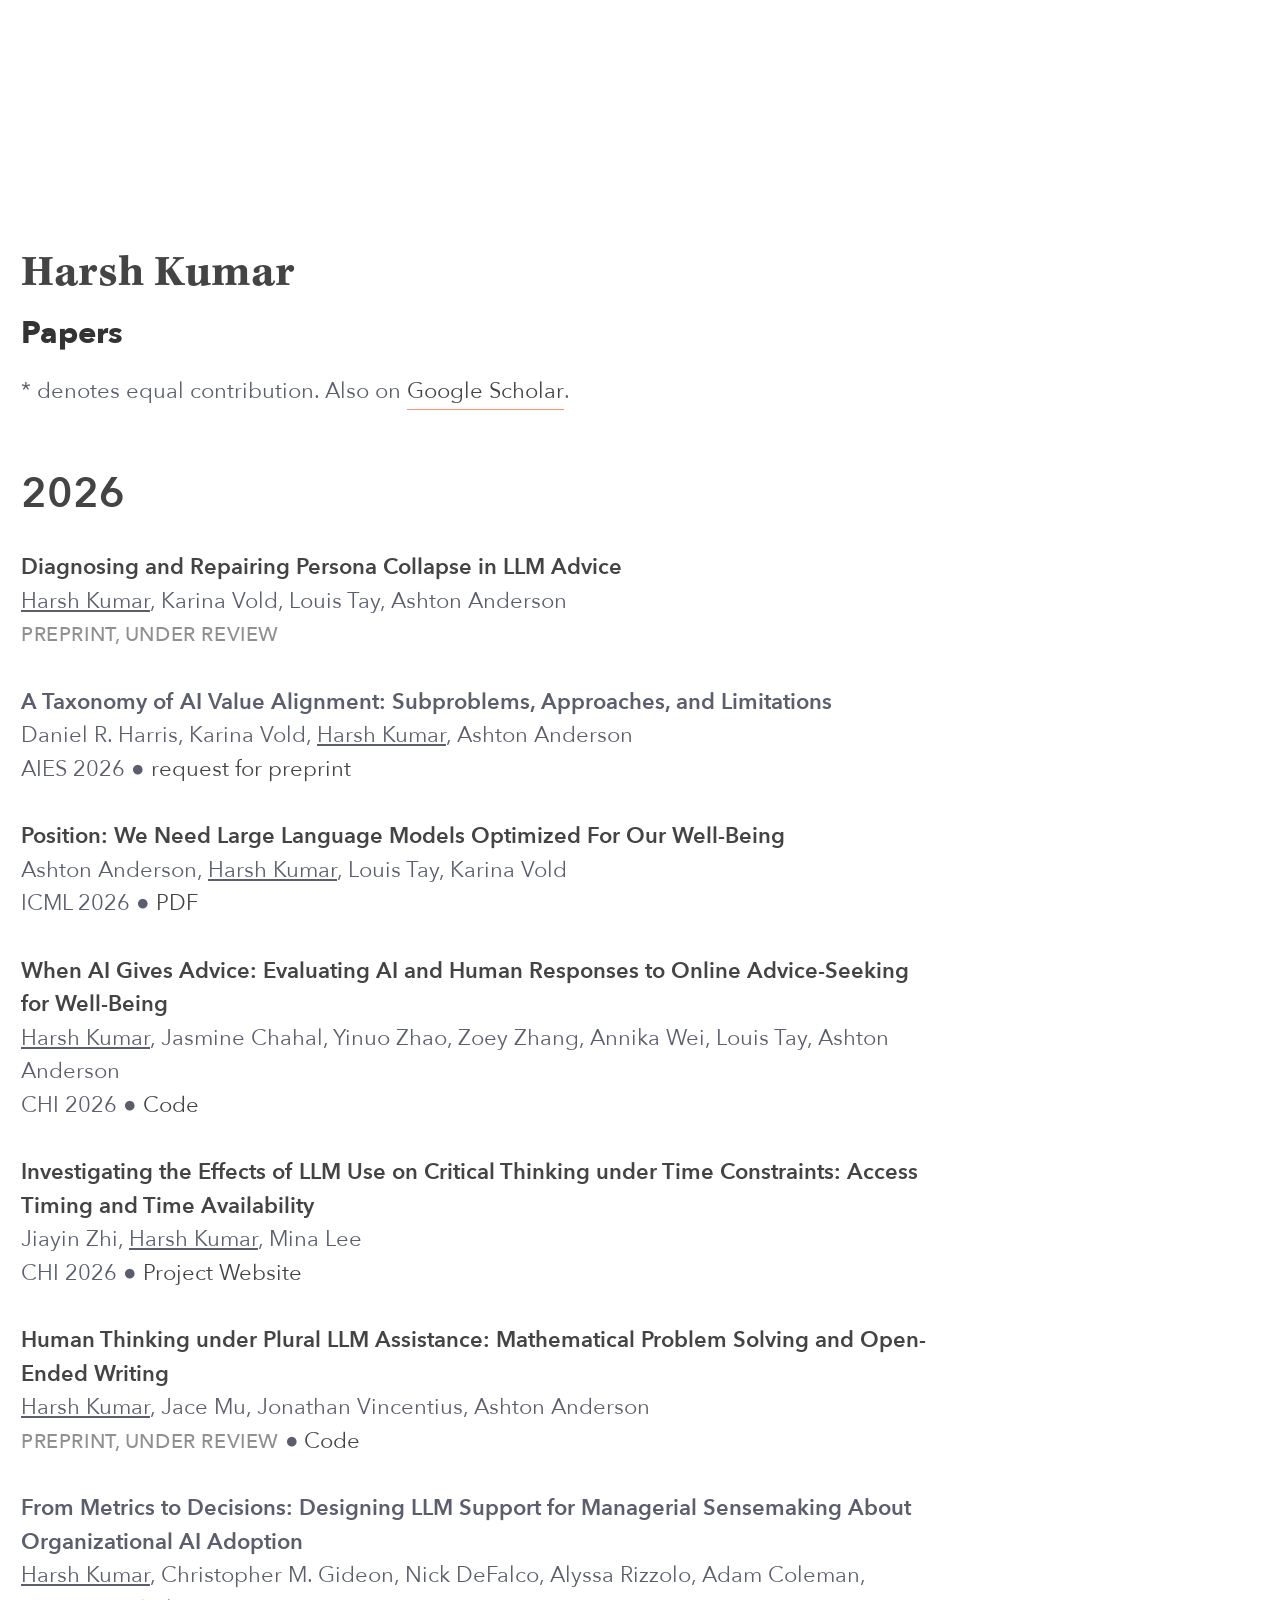
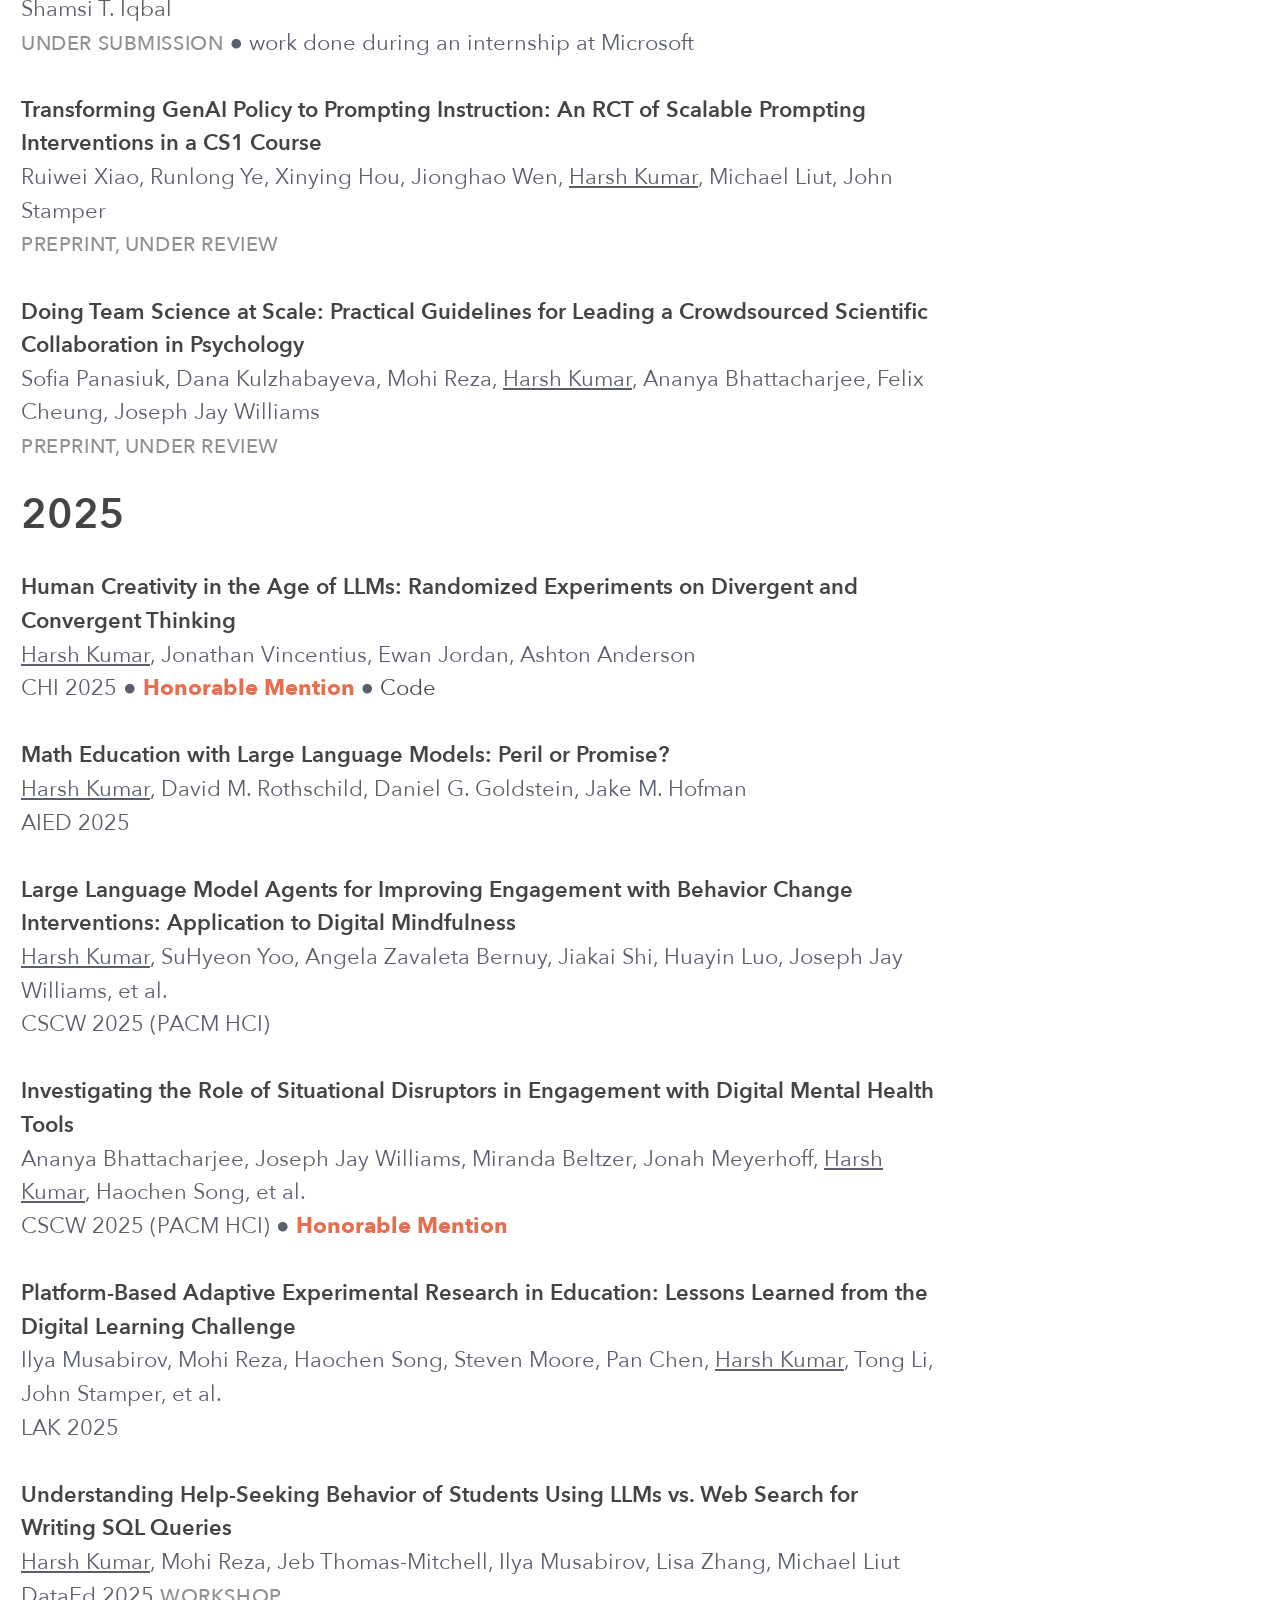
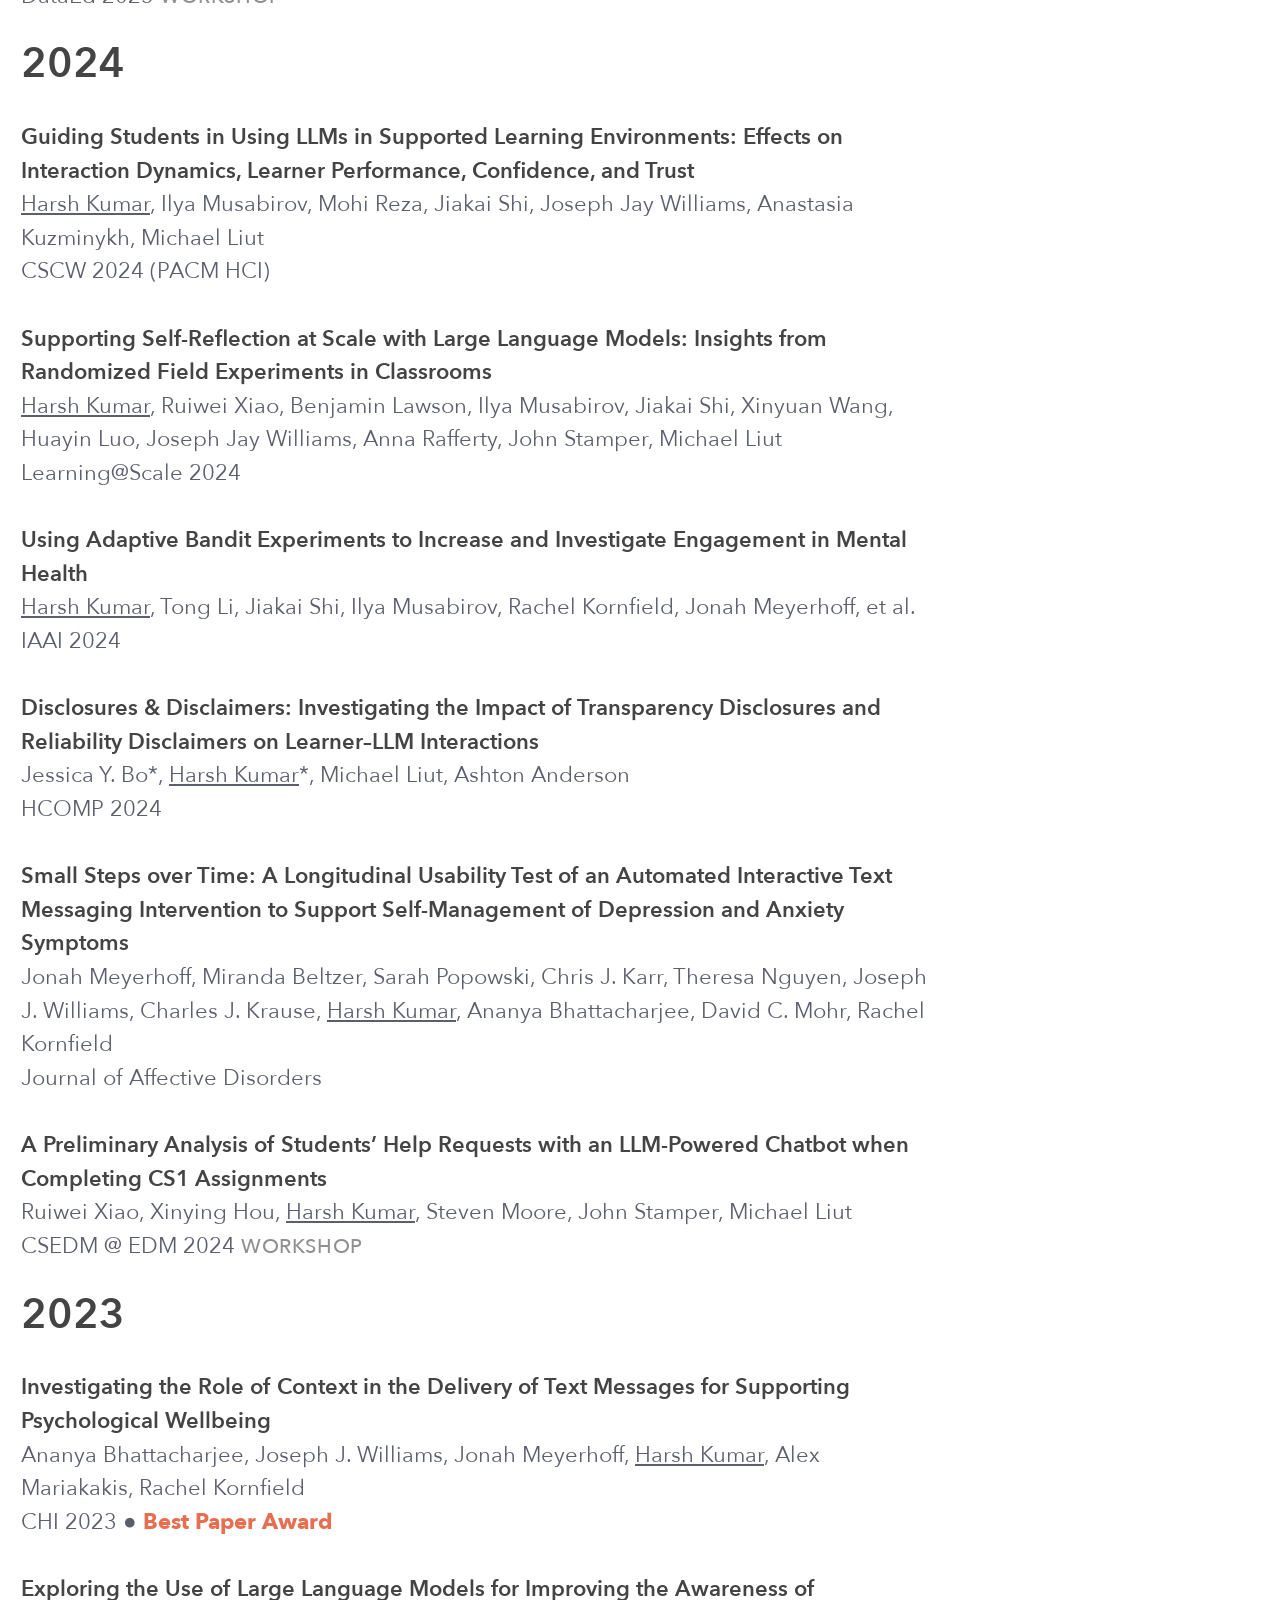
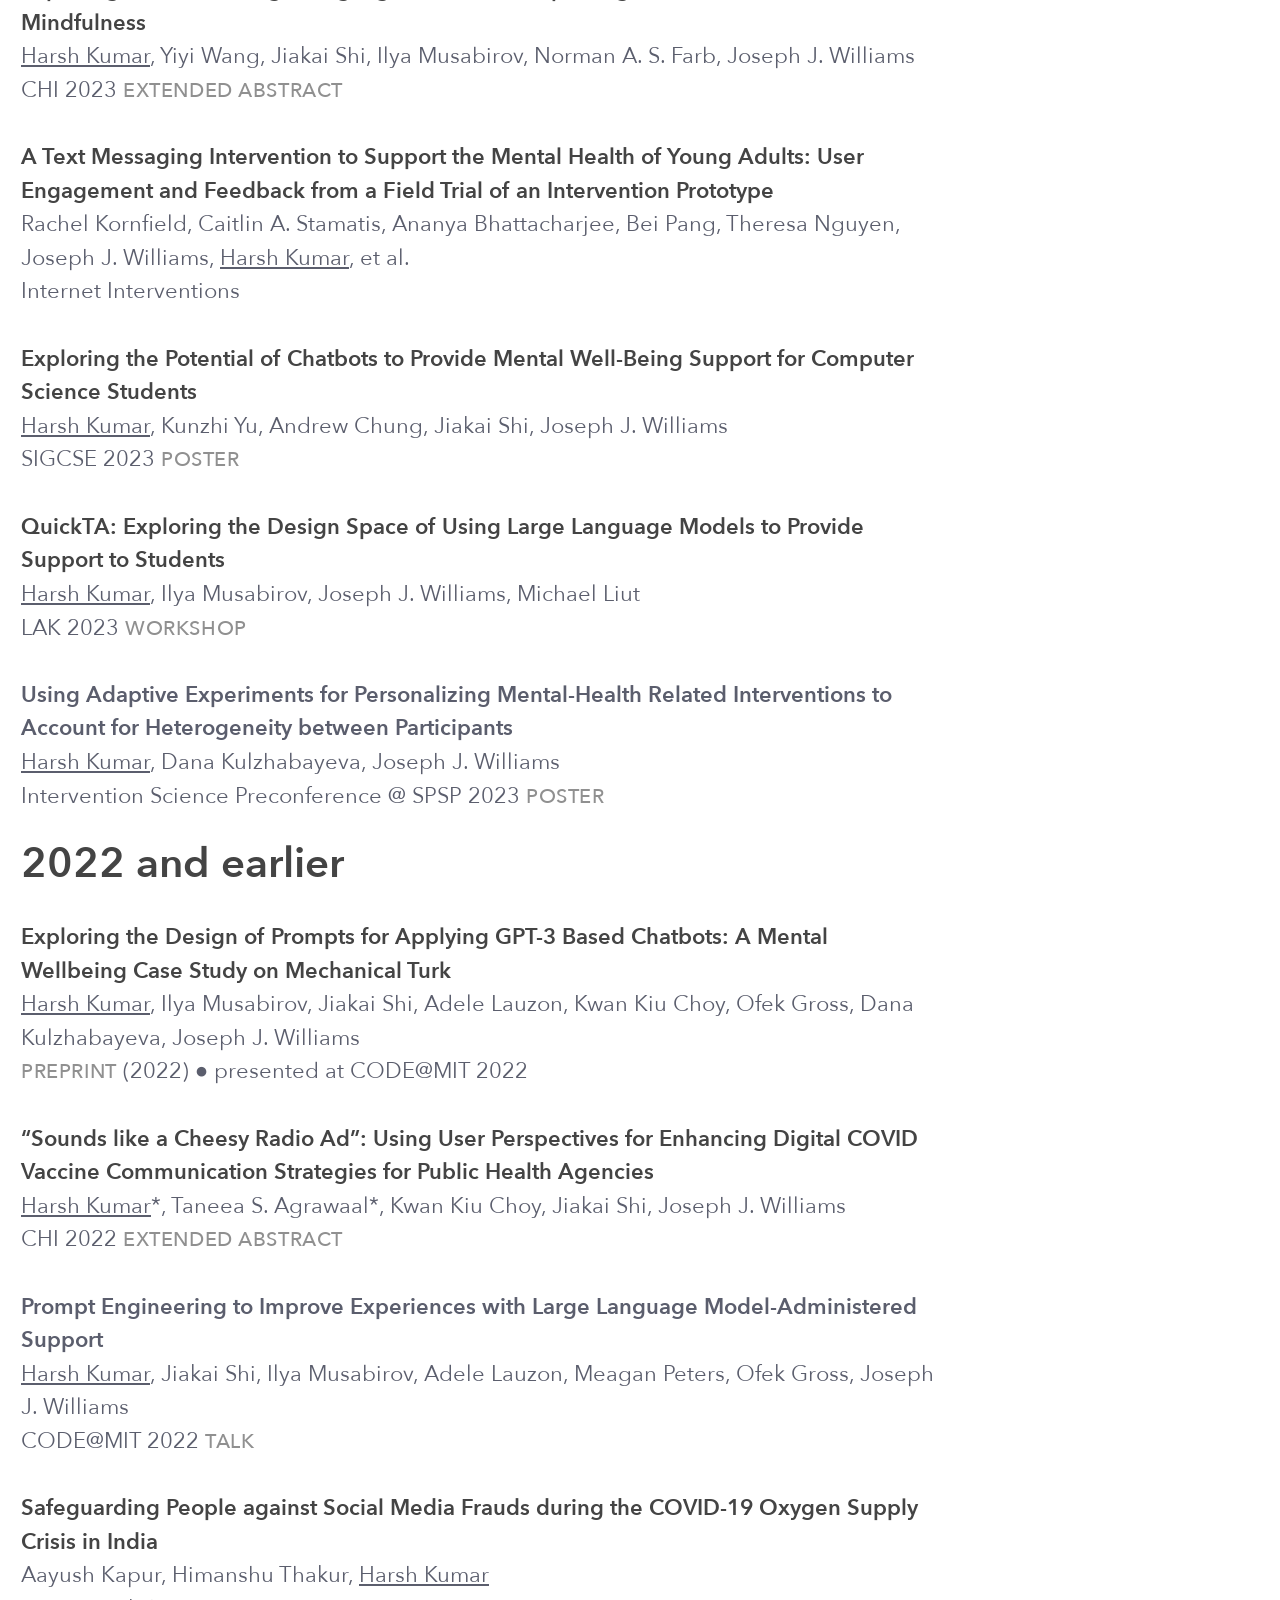
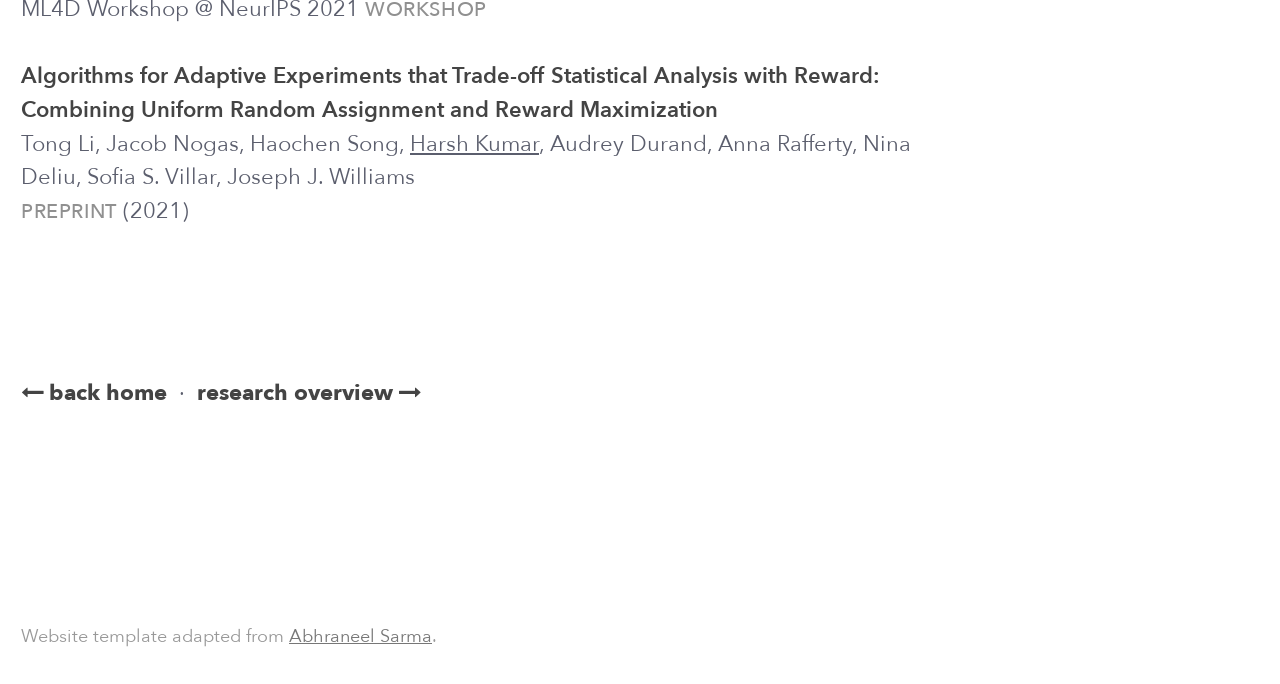
==== commit c3006652: "Restore AIES 2026 news item and paper entry (dropped by accidental revert in previous commit)" ====
--- a/papers.html
+++ b/papers.html
@@ -69,9 +69,9 @@
 						</p>
 
 						<p class="margin-top-sm">
-							<span class="paper-title">A Taxonomy of Value Alignment Problems: Subproblems and Solutions</span><br>
+							<span class="paper-title">A Taxonomy of AI Value Alignment: Subproblems, Approaches, and Limitations</span><br>
 							<span class="authors">Daniel R. Harris, Karina Vold, <span class="self">Harsh Kumar</span>, Ashton Anderson</span><br>
-							<span class="venue"><span class="paper-type"><a href="mailto:harsh@cs.toronto.edu?subject=Preprint%20request" target="_blank">request for preprint</a>, under review</span></span>
+							<span class="venue">AIES 2026 &#x25CF; <a href="mailto:harsh@cs.toronto.edu?subject=Preprint%20request" target="_blank">request for preprint</a></span>
 						</p>
 
 						<p class="margin-top-sm">
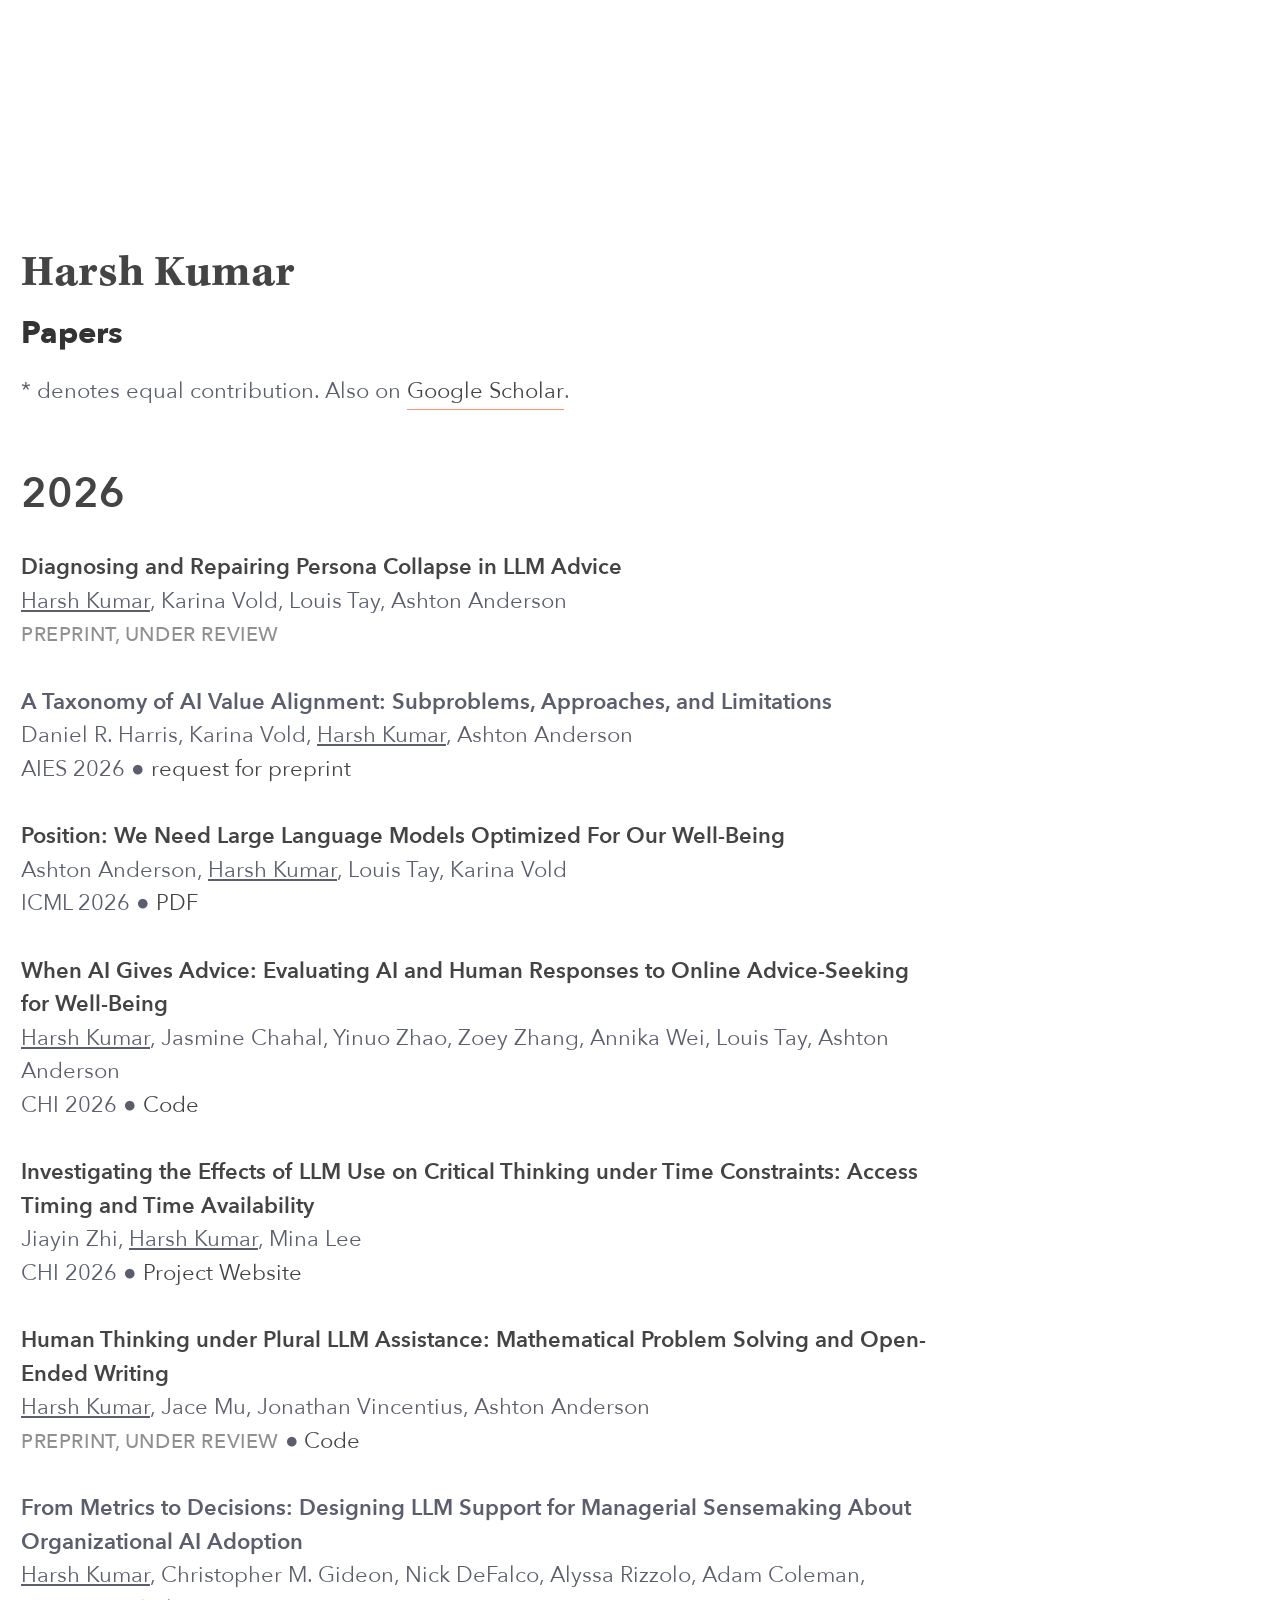
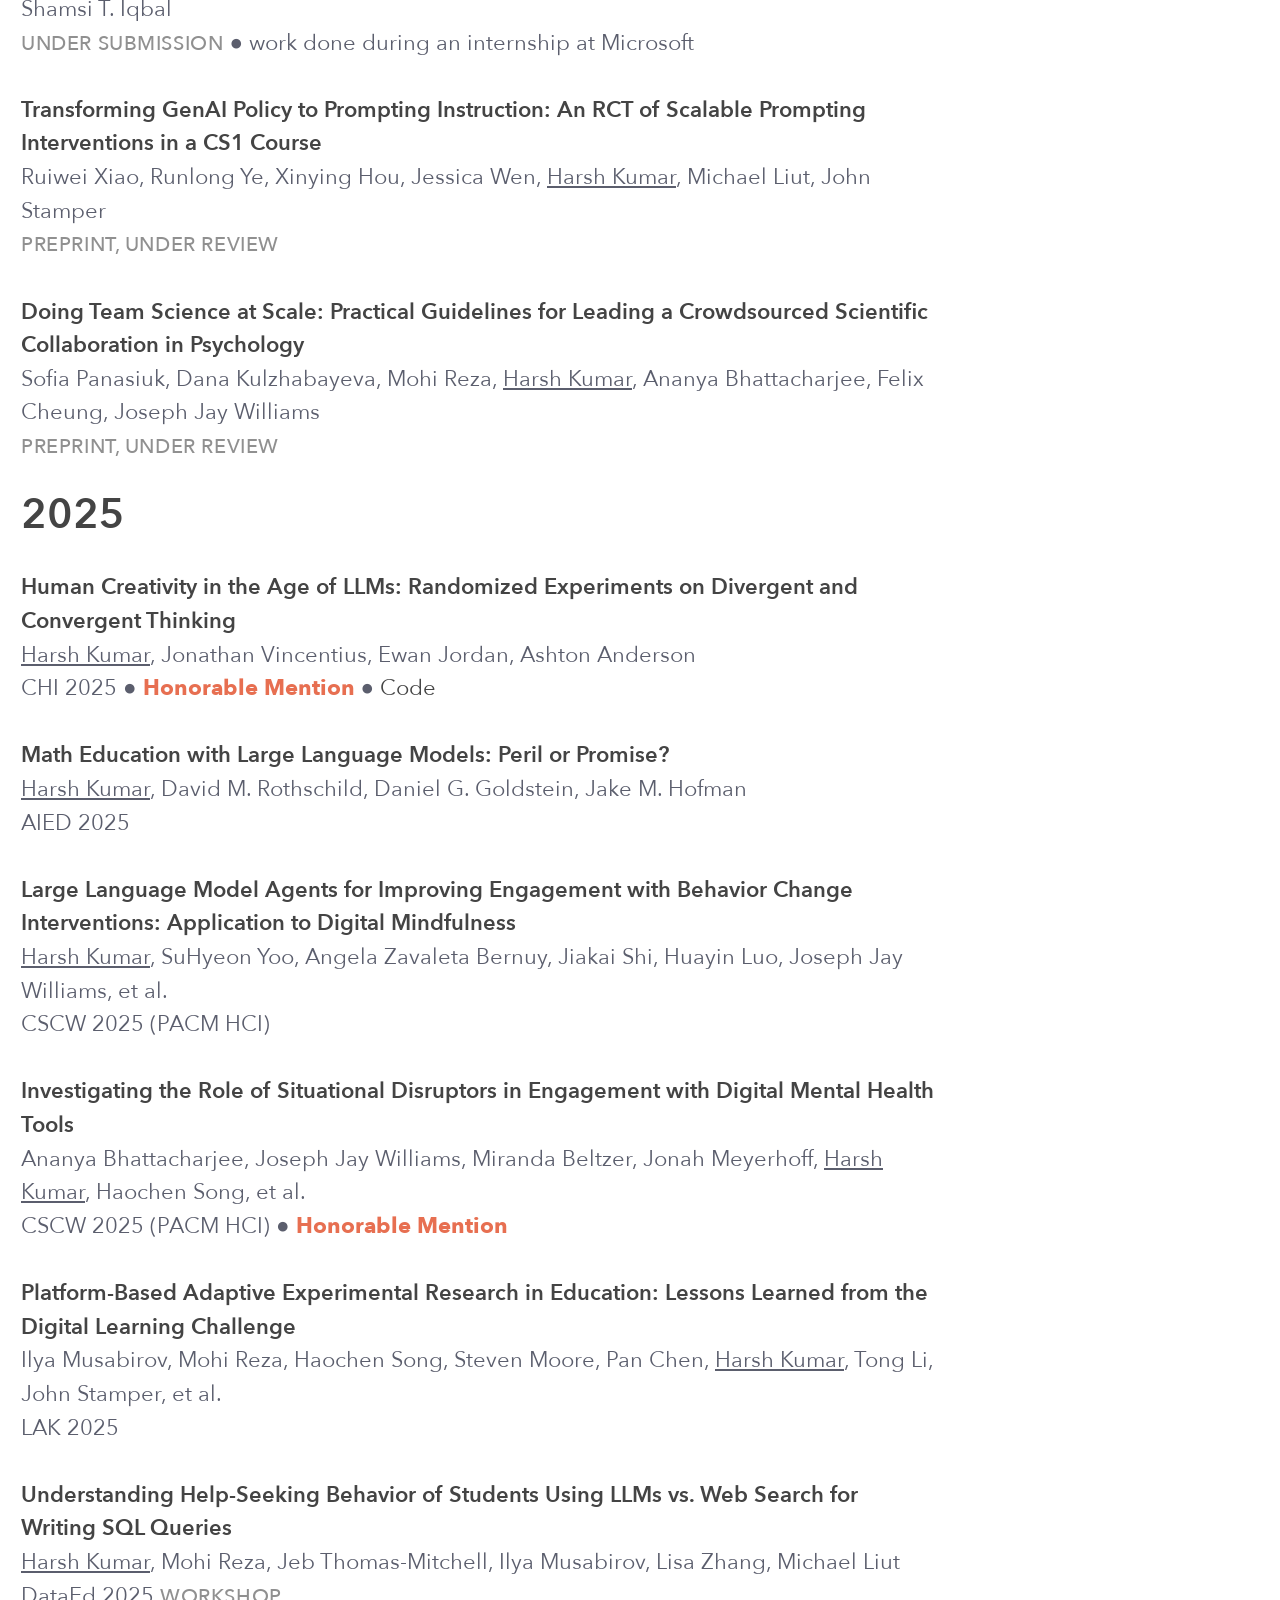
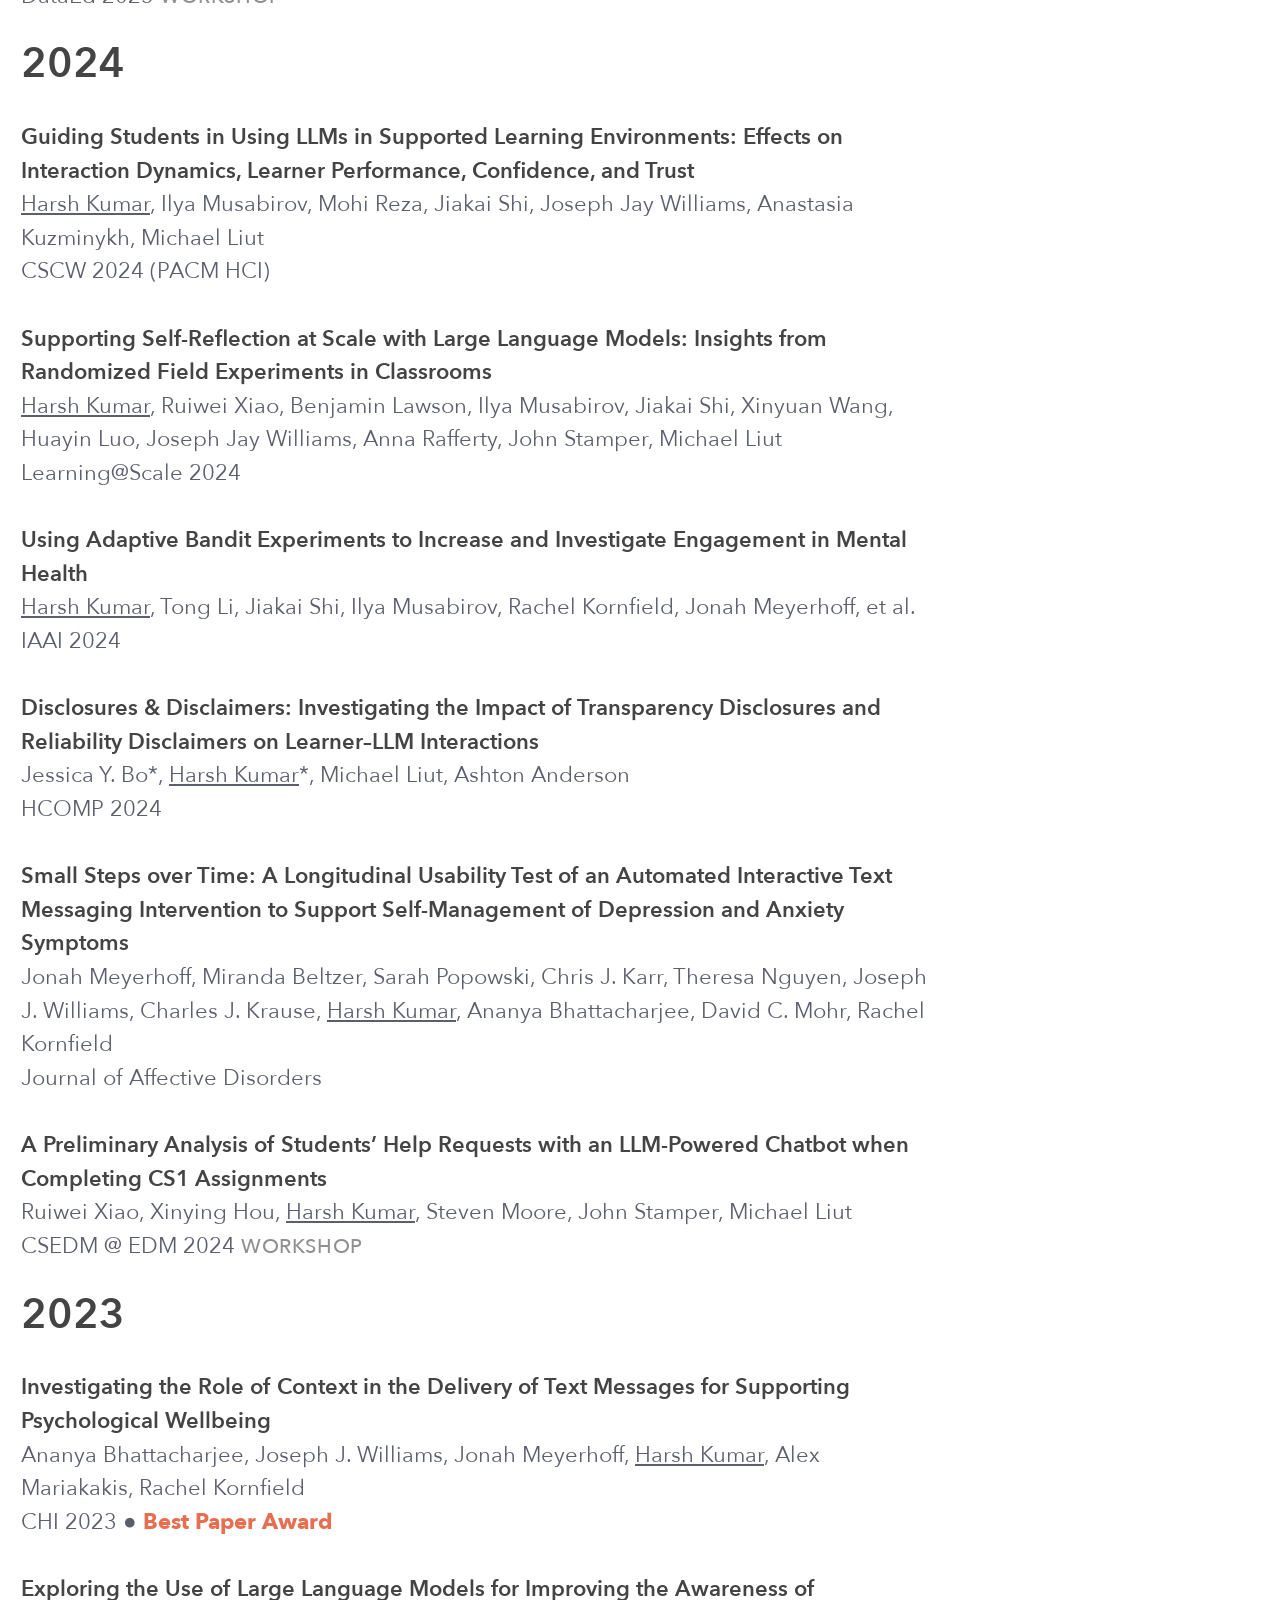
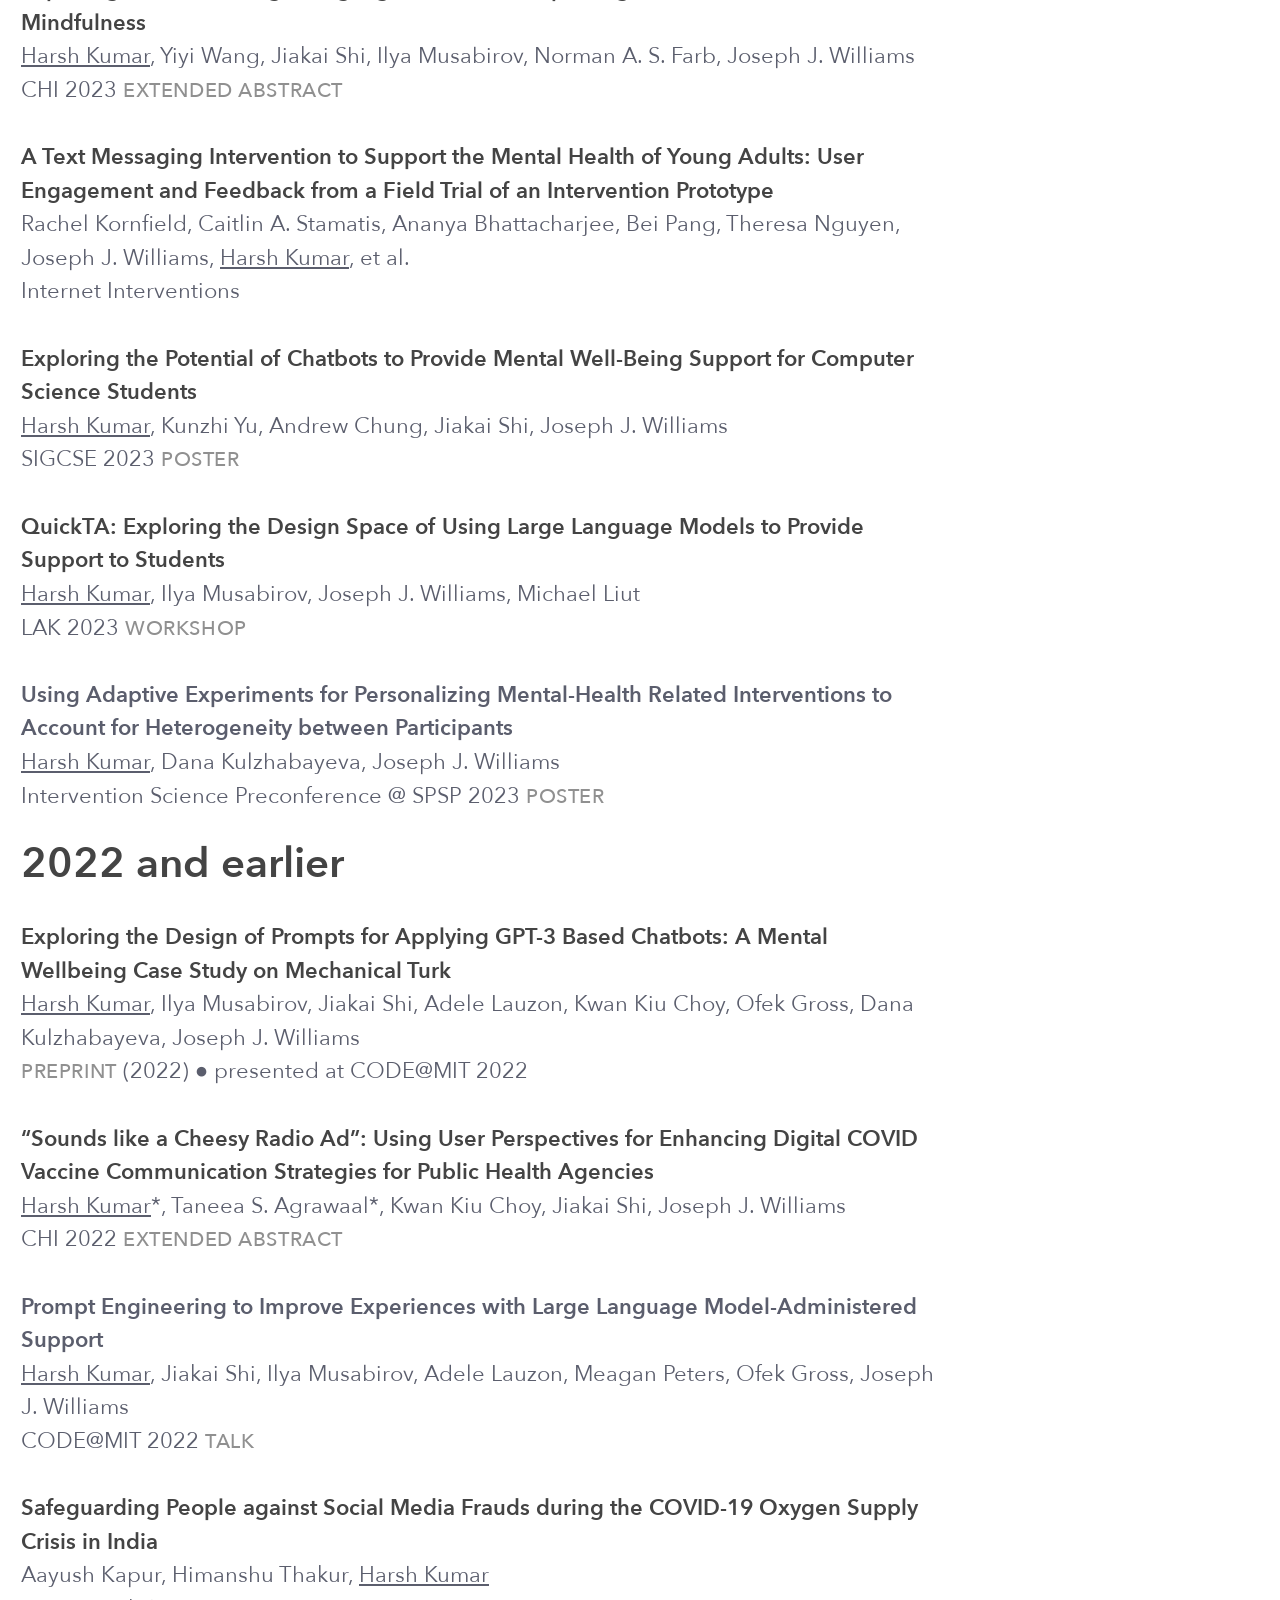
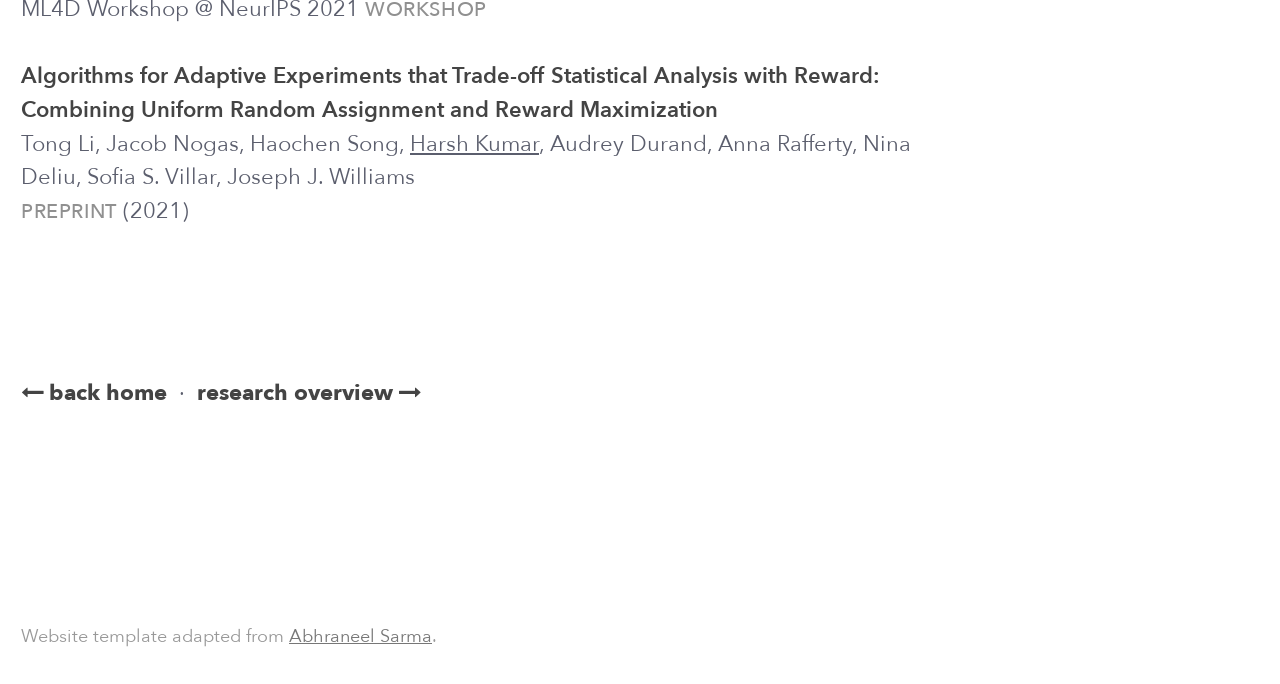
==== commit 27f789e2: "Fix author name in P4 entry: Jessica Wen Co-Authored-By: Claude Fable 5 <noreply@anthropic.com> Clau" ====
--- a/papers.html
+++ b/papers.html
@@ -106,7 +106,7 @@
 
 						<p class="margin-top-sm">
 							<span class="paper-title"><a href="https://arxiv.org/abs/2602.16033" target="_blank">Transforming GenAI Policy to Prompting Instruction: An RCT of Scalable Prompting Interventions in a CS1 Course</a></span><br>
-							<span class="authors">Ruiwei Xiao, Runlong Ye, Xinying Hou, Jionghao Wen, <span class="self">Harsh Kumar</span>, Michael Liut, John Stamper</span><br>
+							<span class="authors">Ruiwei Xiao, Runlong Ye, Xinying Hou, Jessica Wen, <span class="self">Harsh Kumar</span>, Michael Liut, John Stamper</span><br>
 							<span class="venue"><span class="paper-type">preprint, under review</span></span>
 						</p>
 
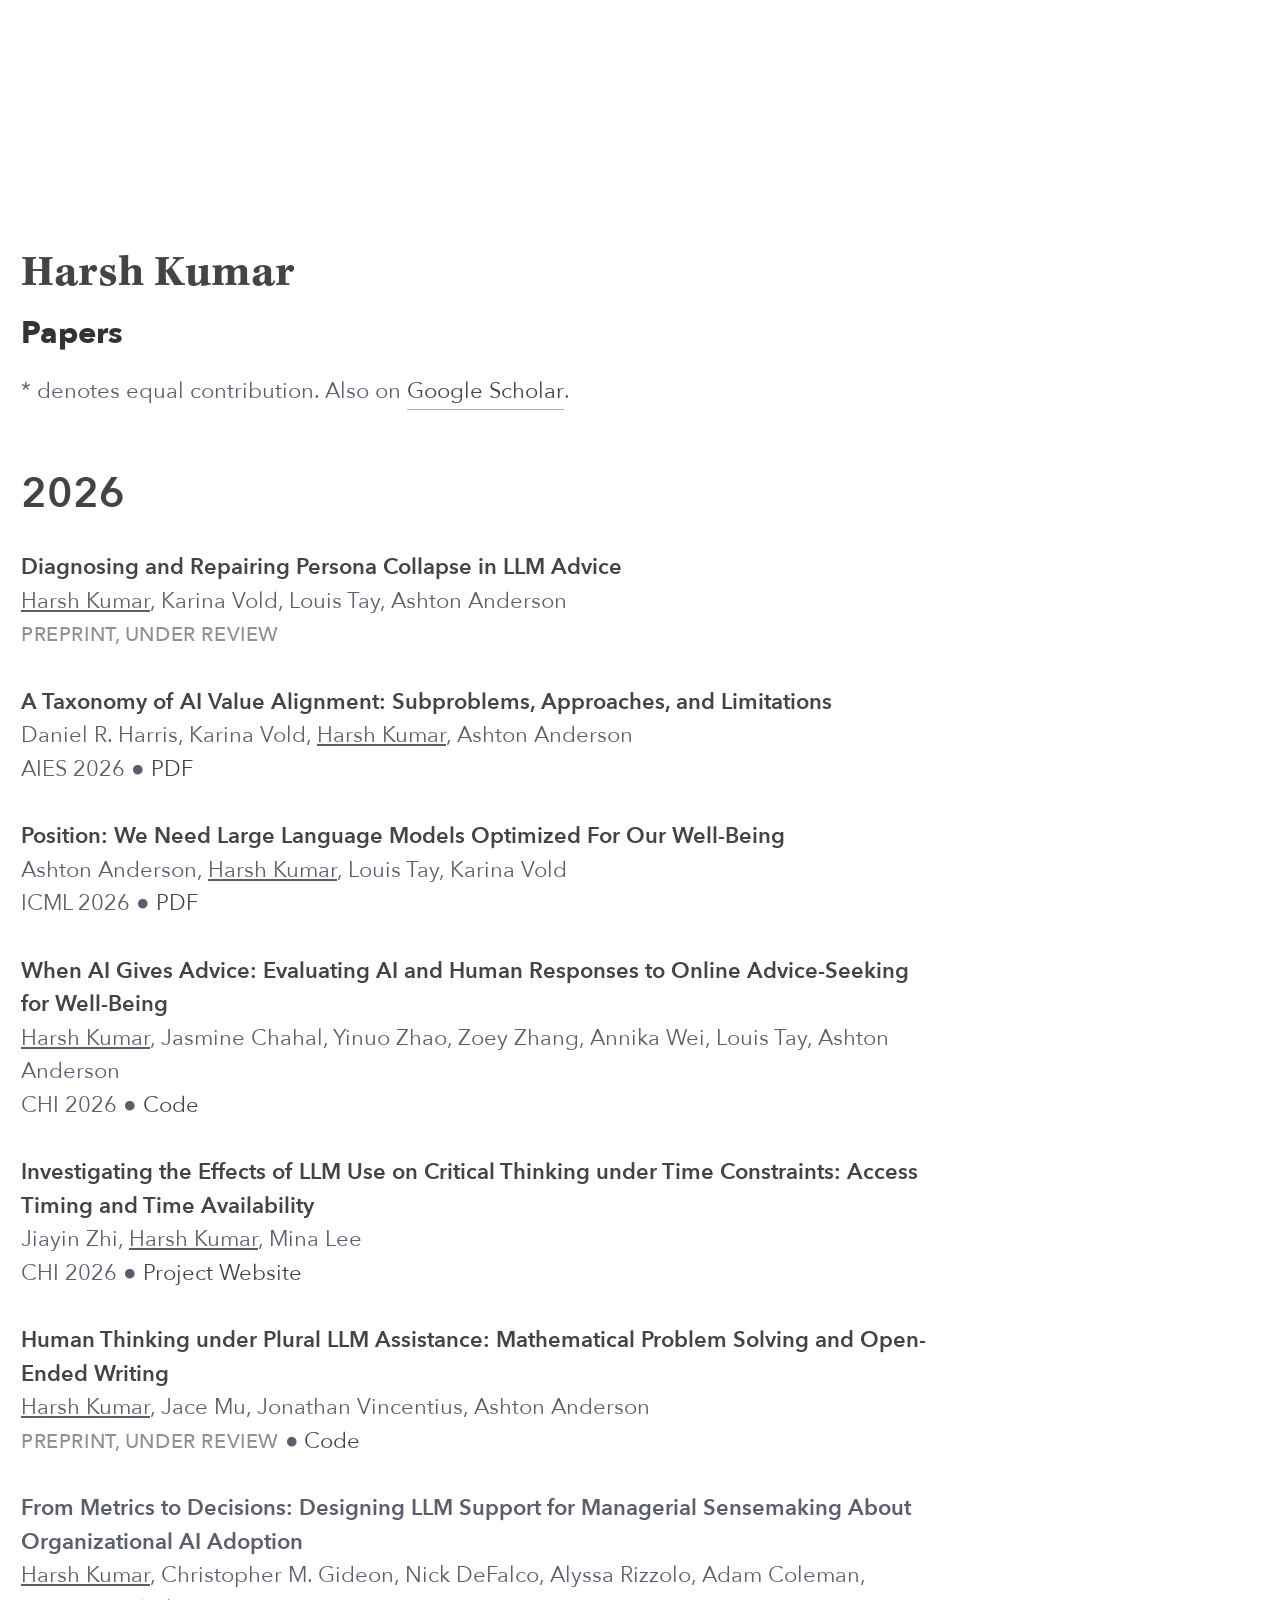
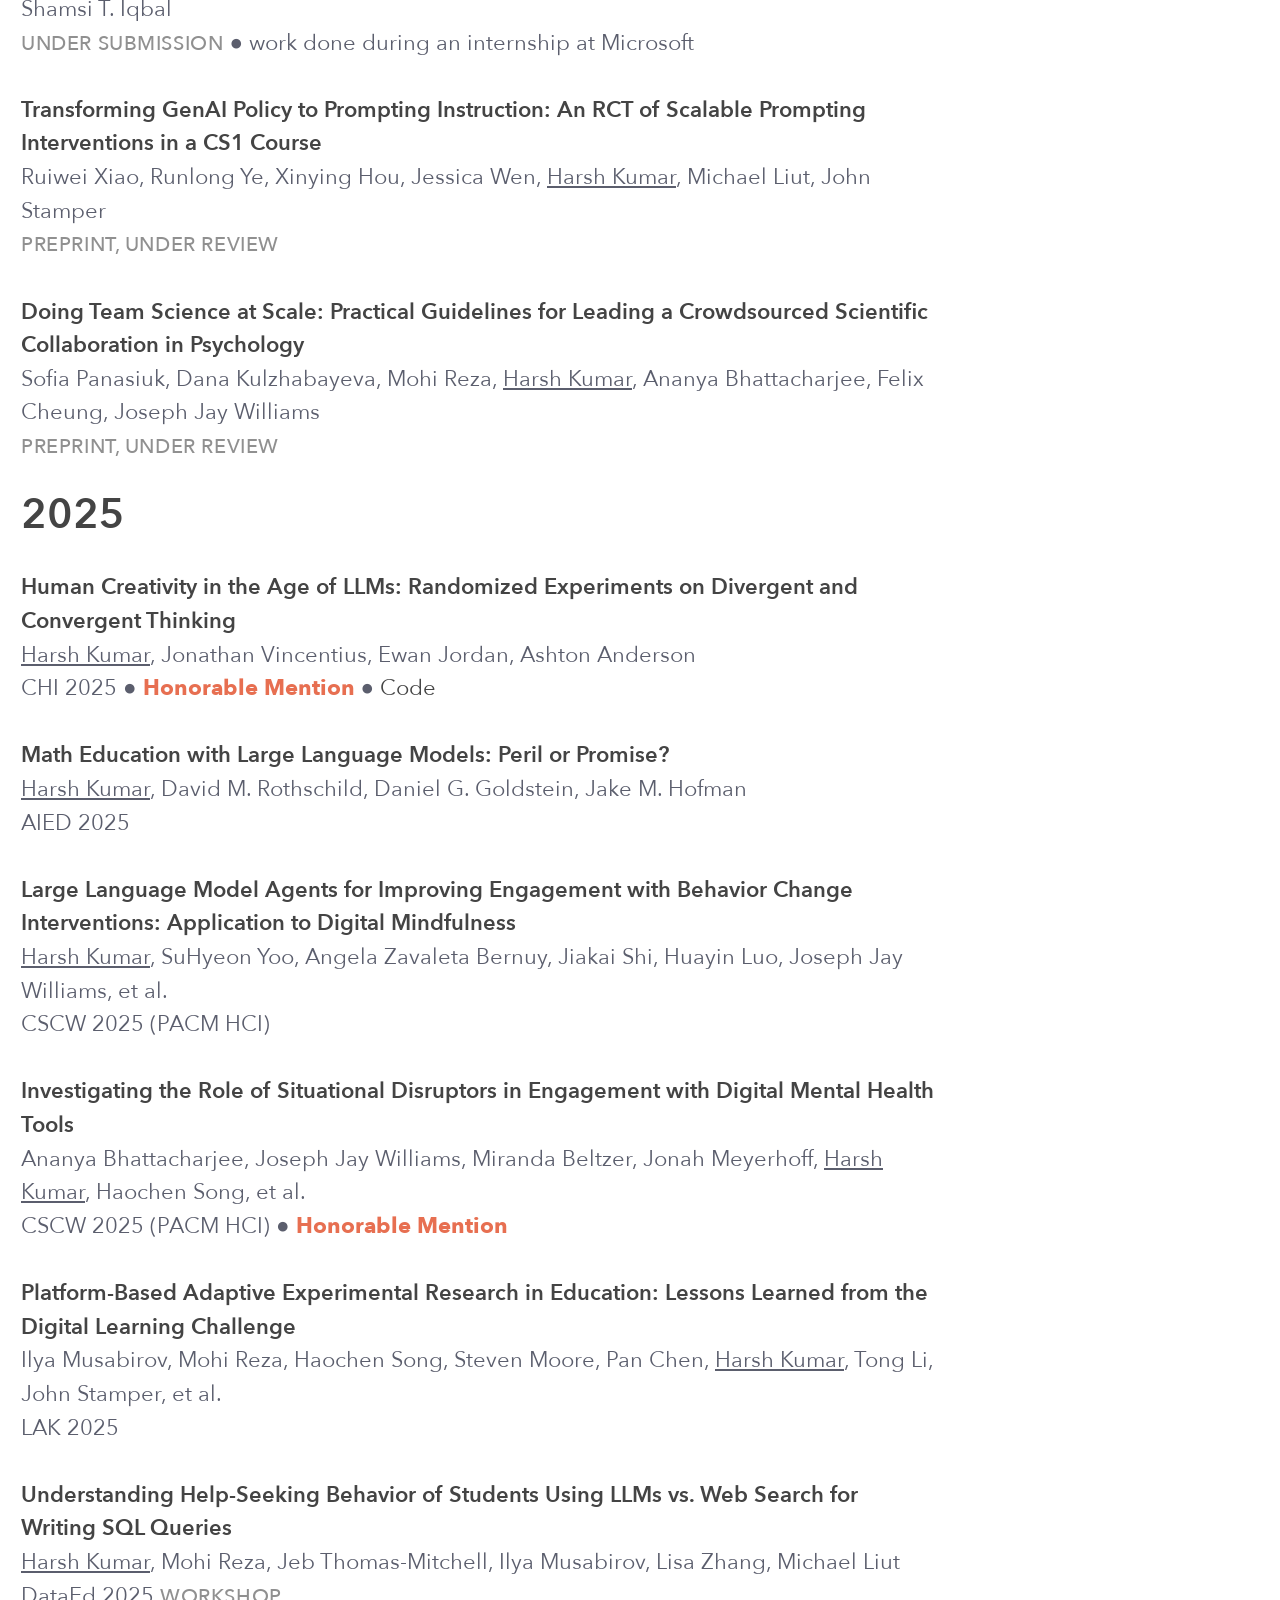
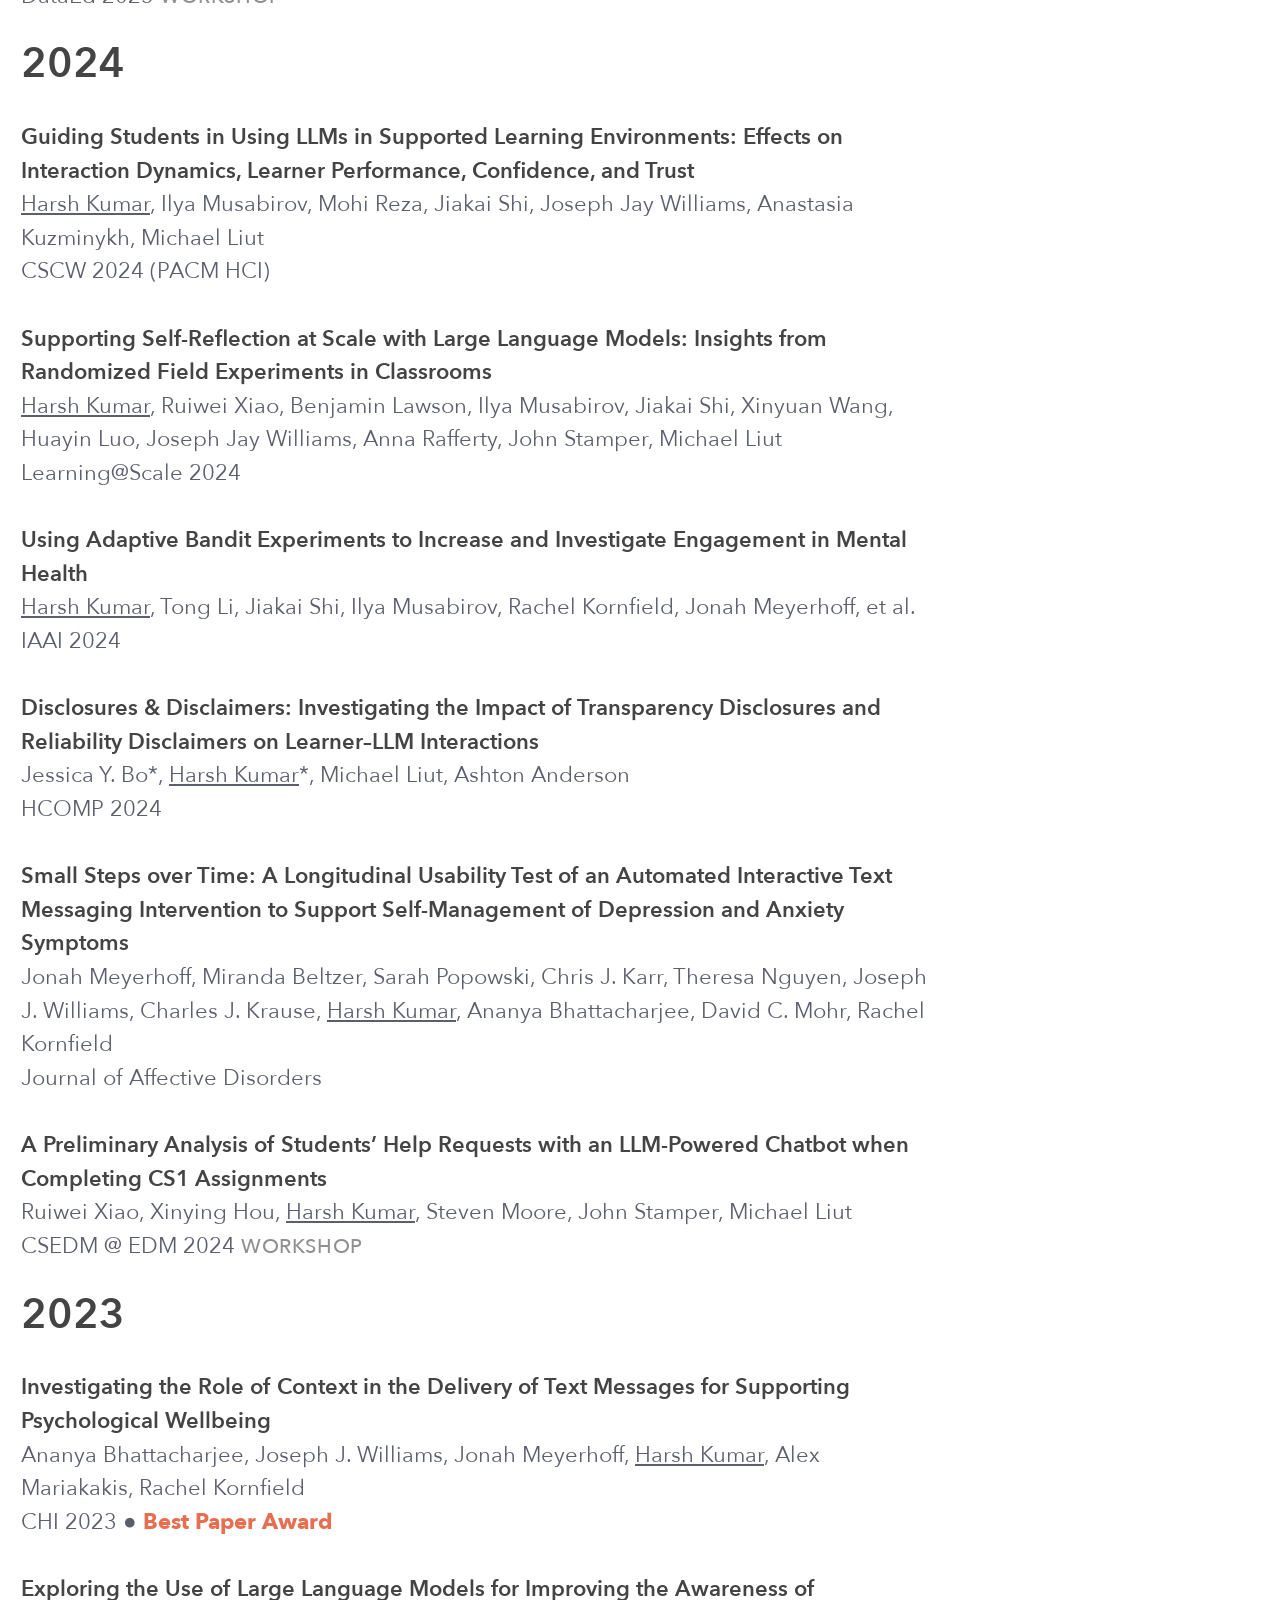
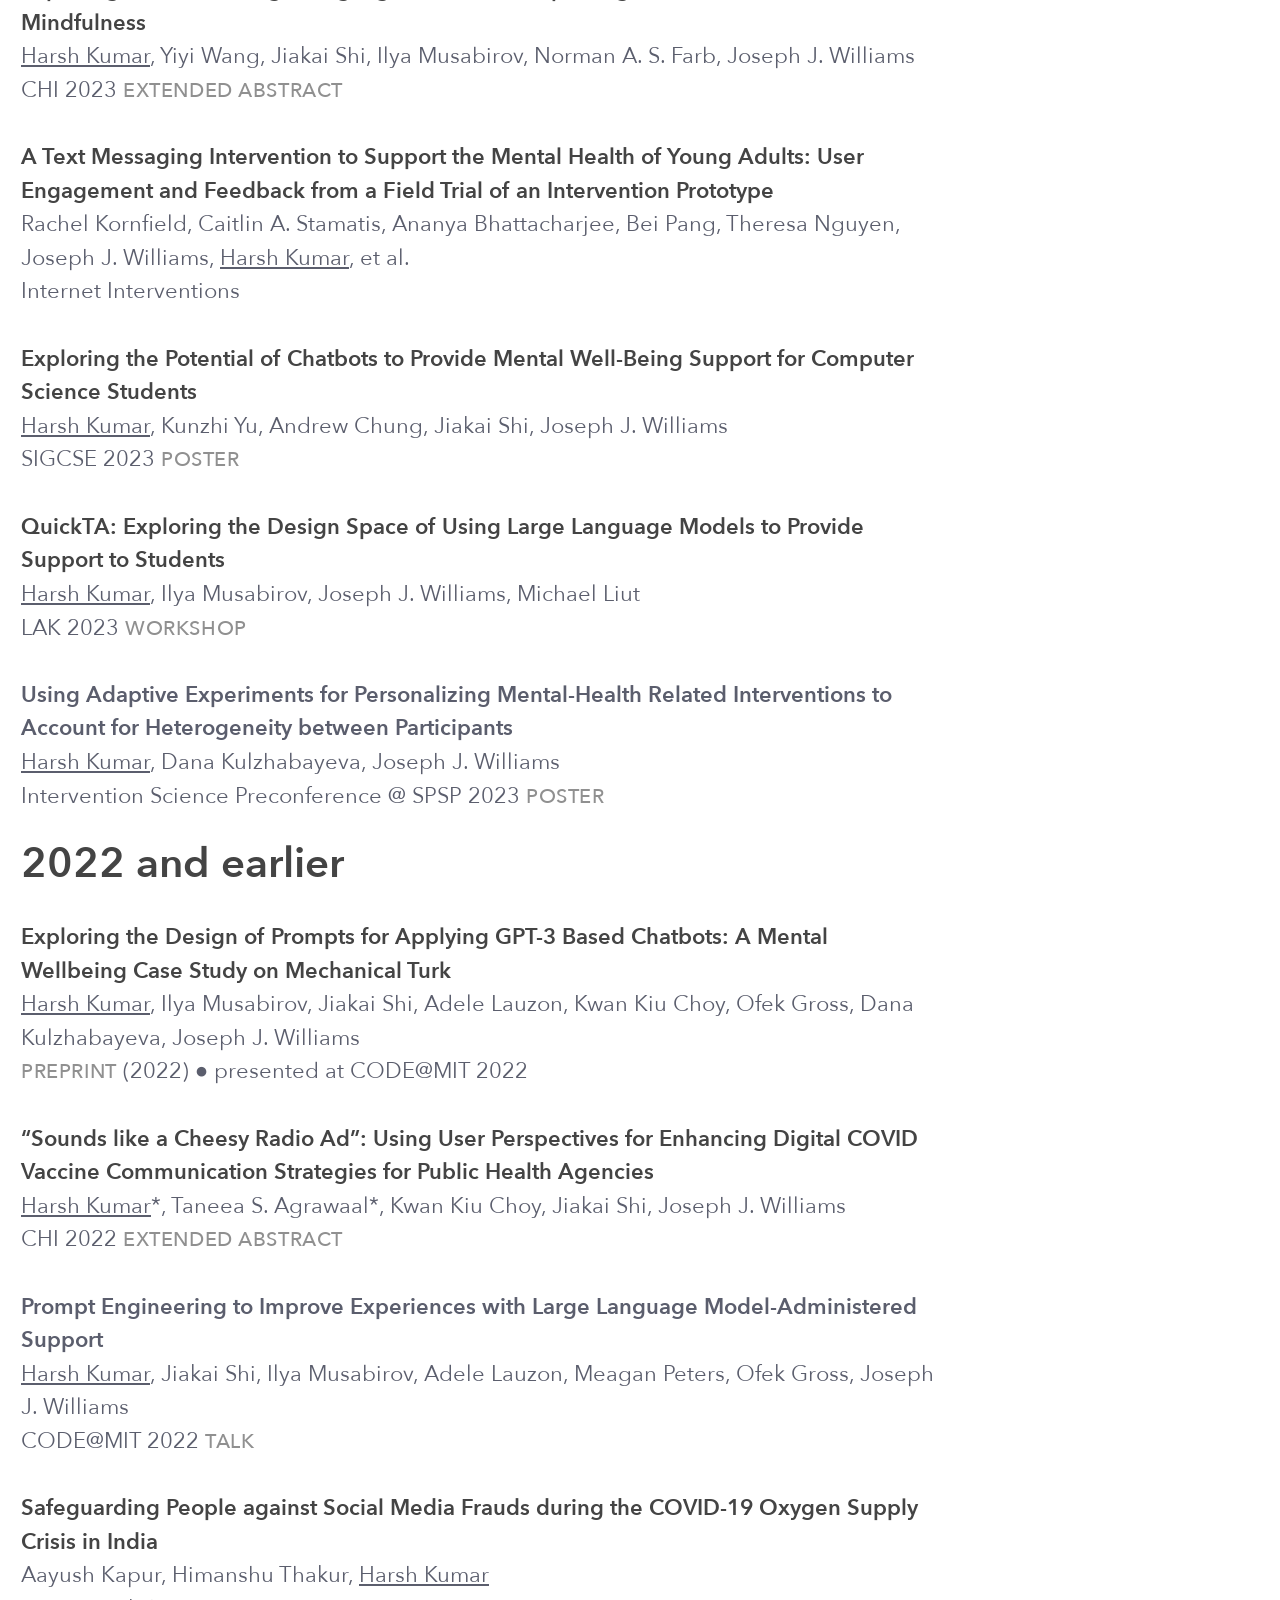
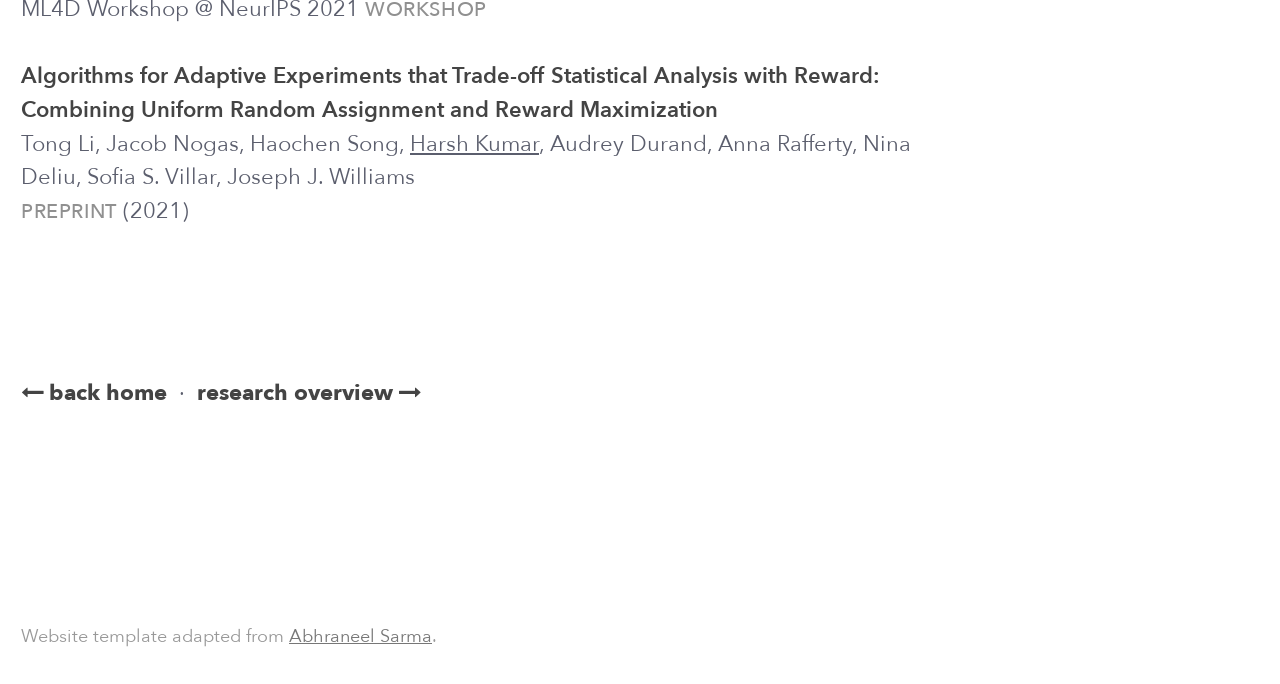
==== commit 2415419e: "Link AIES 2026 value alignment paper to PhilArchive preprint in News and Papers" ====
--- a/papers.html
+++ b/papers.html
@@ -69,9 +69,9 @@
 						</p>
 
 						<p class="margin-top-sm">
-							<span class="paper-title">A Taxonomy of AI Value Alignment: Subproblems, Approaches, and Limitations</span><br>
+							<span class="paper-title"><a href="https://philarchive.org/archive/HARATO-30" target="_blank">A Taxonomy of AI Value Alignment: Subproblems, Approaches, and Limitations</a></span><br>
 							<span class="authors">Daniel R. Harris, Karina Vold, <span class="self">Harsh Kumar</span>, Ashton Anderson</span><br>
-							<span class="venue">AIES 2026 &#x25CF; <a href="mailto:harsh@cs.toronto.edu?subject=Preprint%20request" target="_blank">request for preprint</a></span>
+							<span class="venue">AIES 2026 &#x25CF; <a href="https://philarchive.org/archive/HARATO-30" target="_blank">PDF</a></span>
 						</p>
 
 						<p class="margin-top-sm">
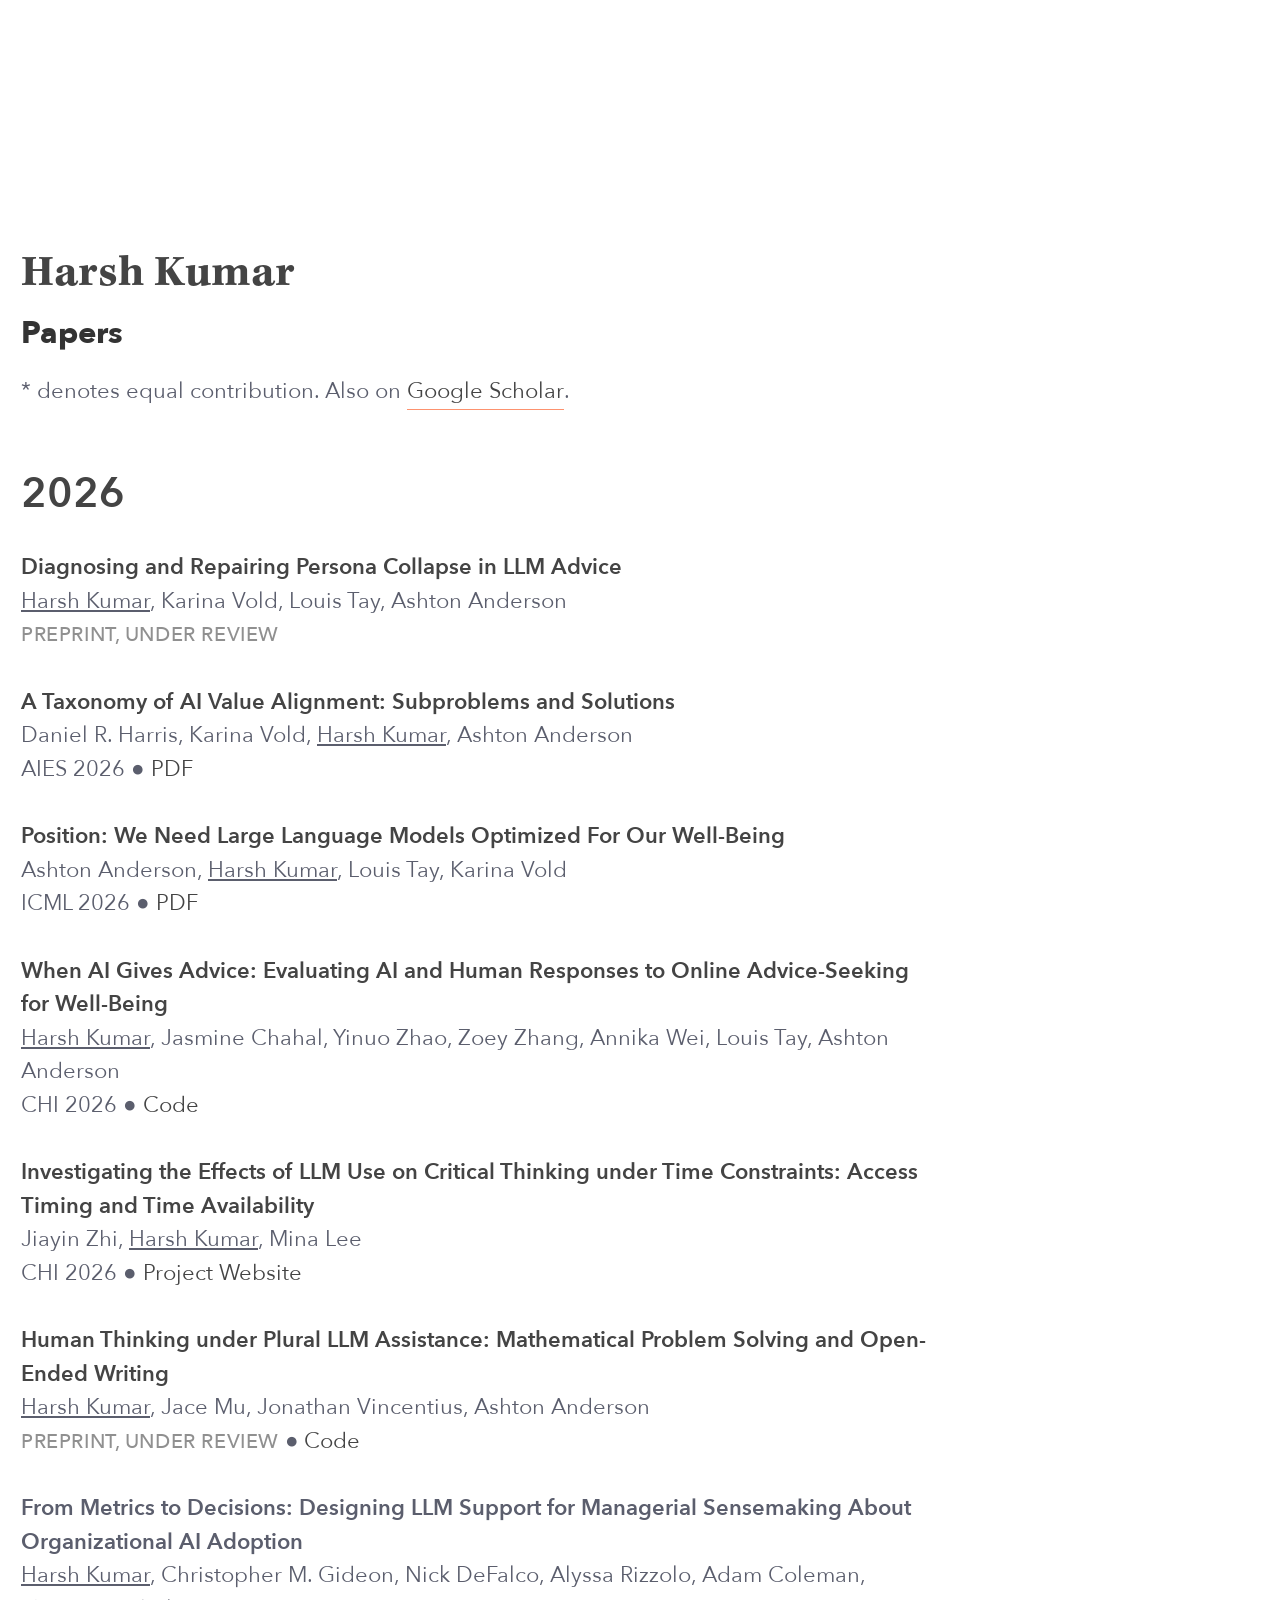
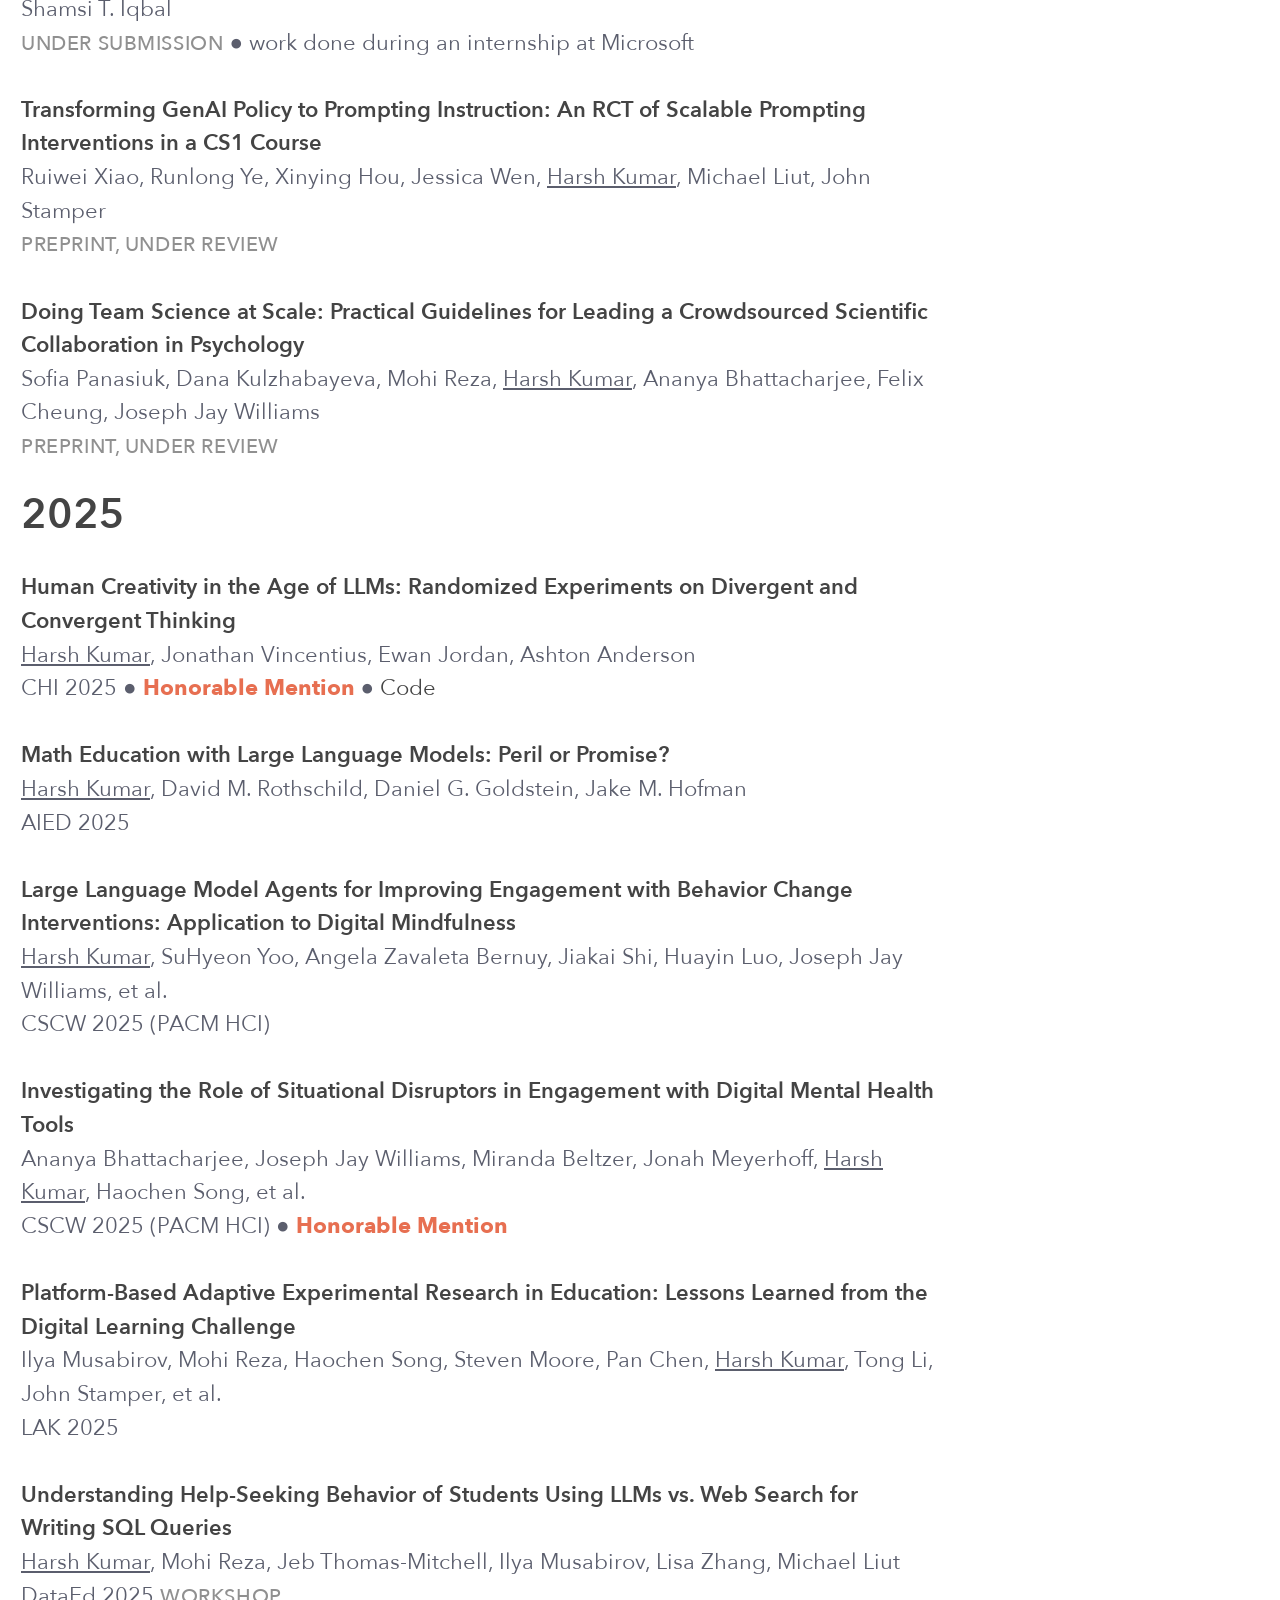
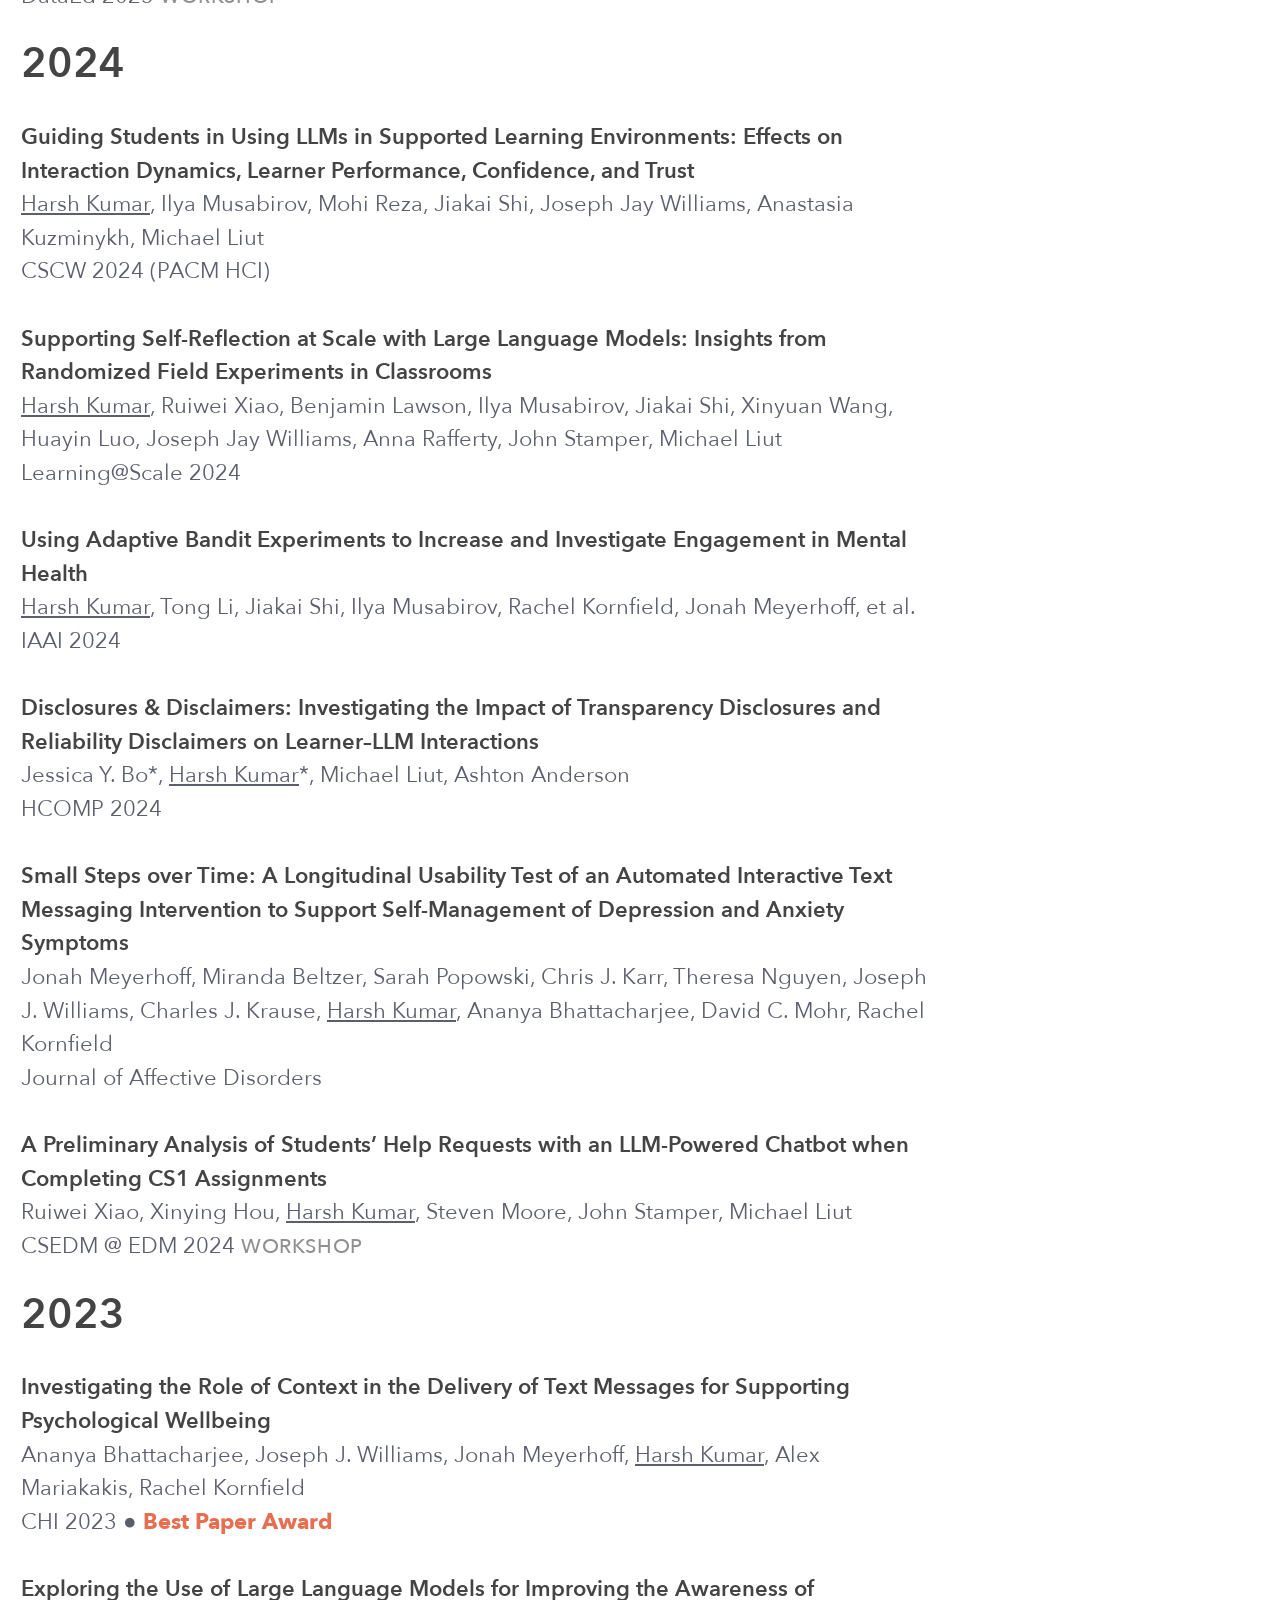
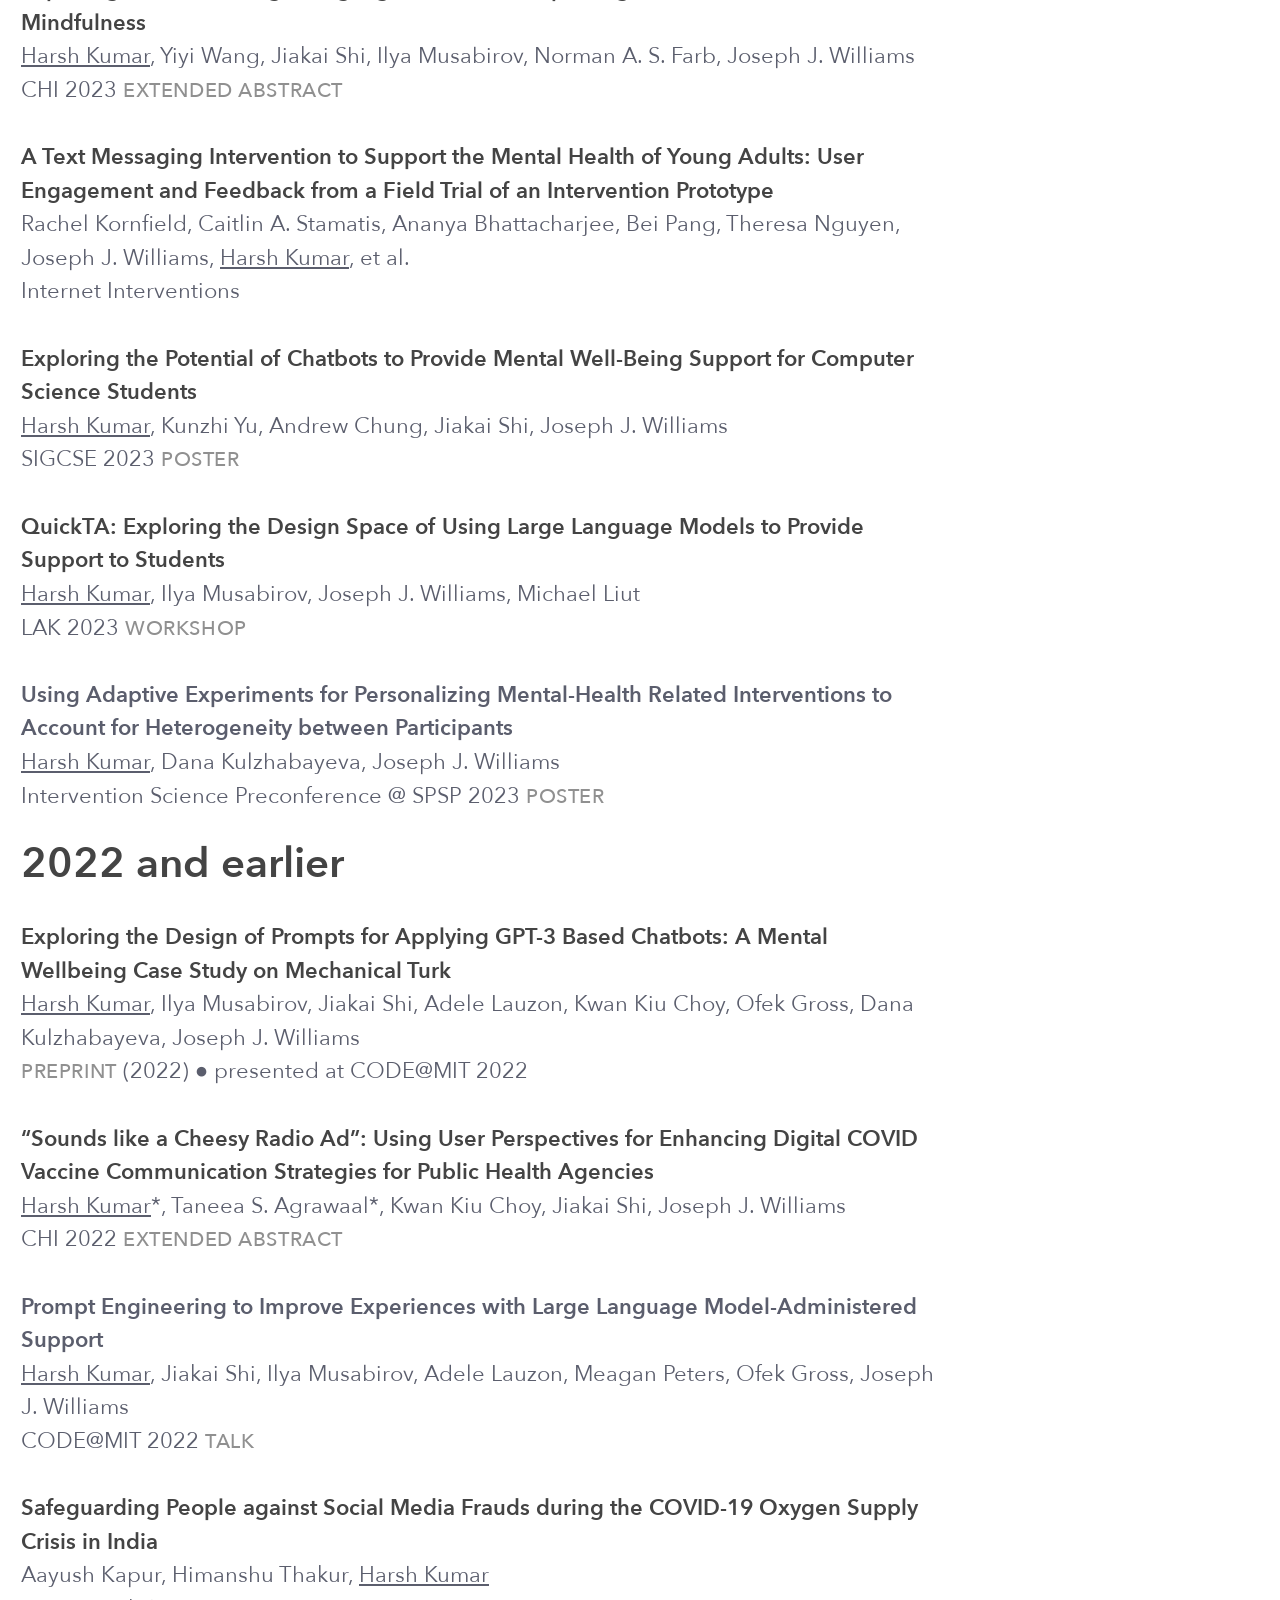
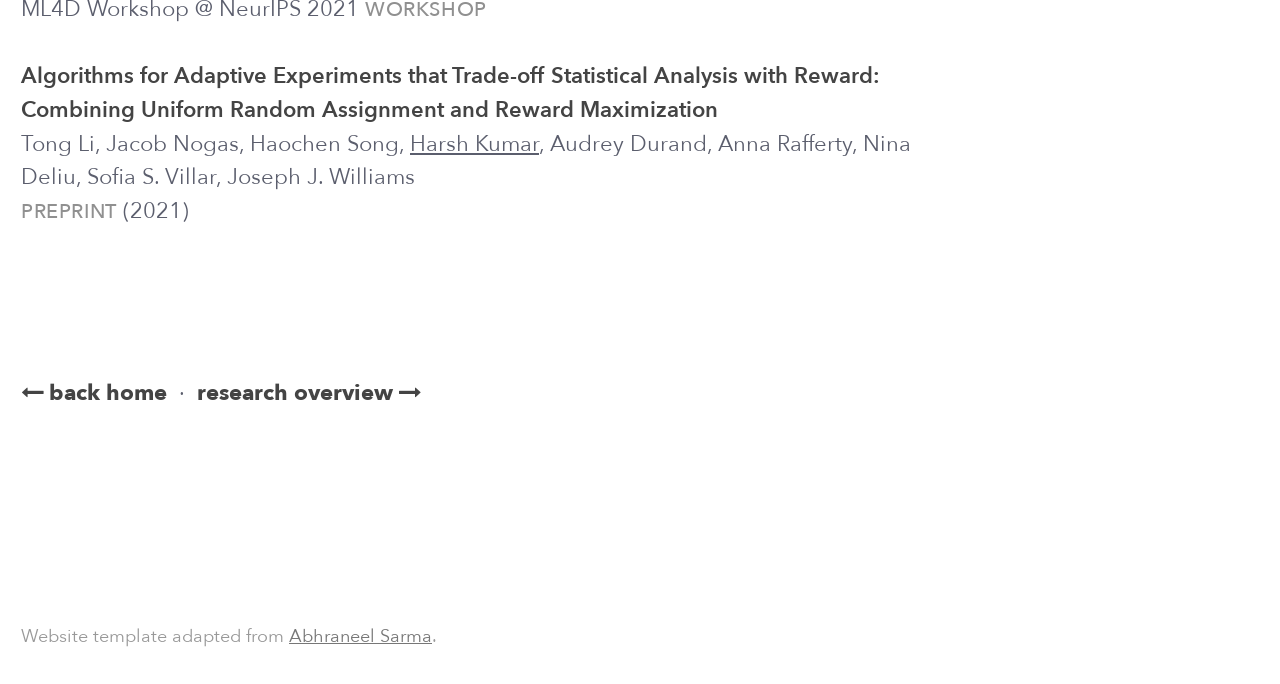
==== commit d58cd165: "Update paper title in papers.html" ====
--- a/papers.html
+++ b/papers.html
@@ -69,7 +69,7 @@
 						</p>
 
 						<p class="margin-top-sm">
-							<span class="paper-title"><a href="https://philarchive.org/archive/HARATO-30" target="_blank">A Taxonomy of AI Value Alignment: Subproblems, Approaches, and Limitations</a></span><br>
+							<span class="paper-title"><a href="https://philarchive.org/archive/HARATO-30" target="_blank">A Taxonomy of AI Value Alignment: Subproblems and Solutions</a></span><br>
 							<span class="authors">Daniel R. Harris, Karina Vold, <span class="self">Harsh Kumar</span>, Ashton Anderson</span><br>
 							<span class="venue">AIES 2026 &#x25CF; <a href="https://philarchive.org/archive/HARATO-30" target="_blank">PDF</a></span>
 						</p>
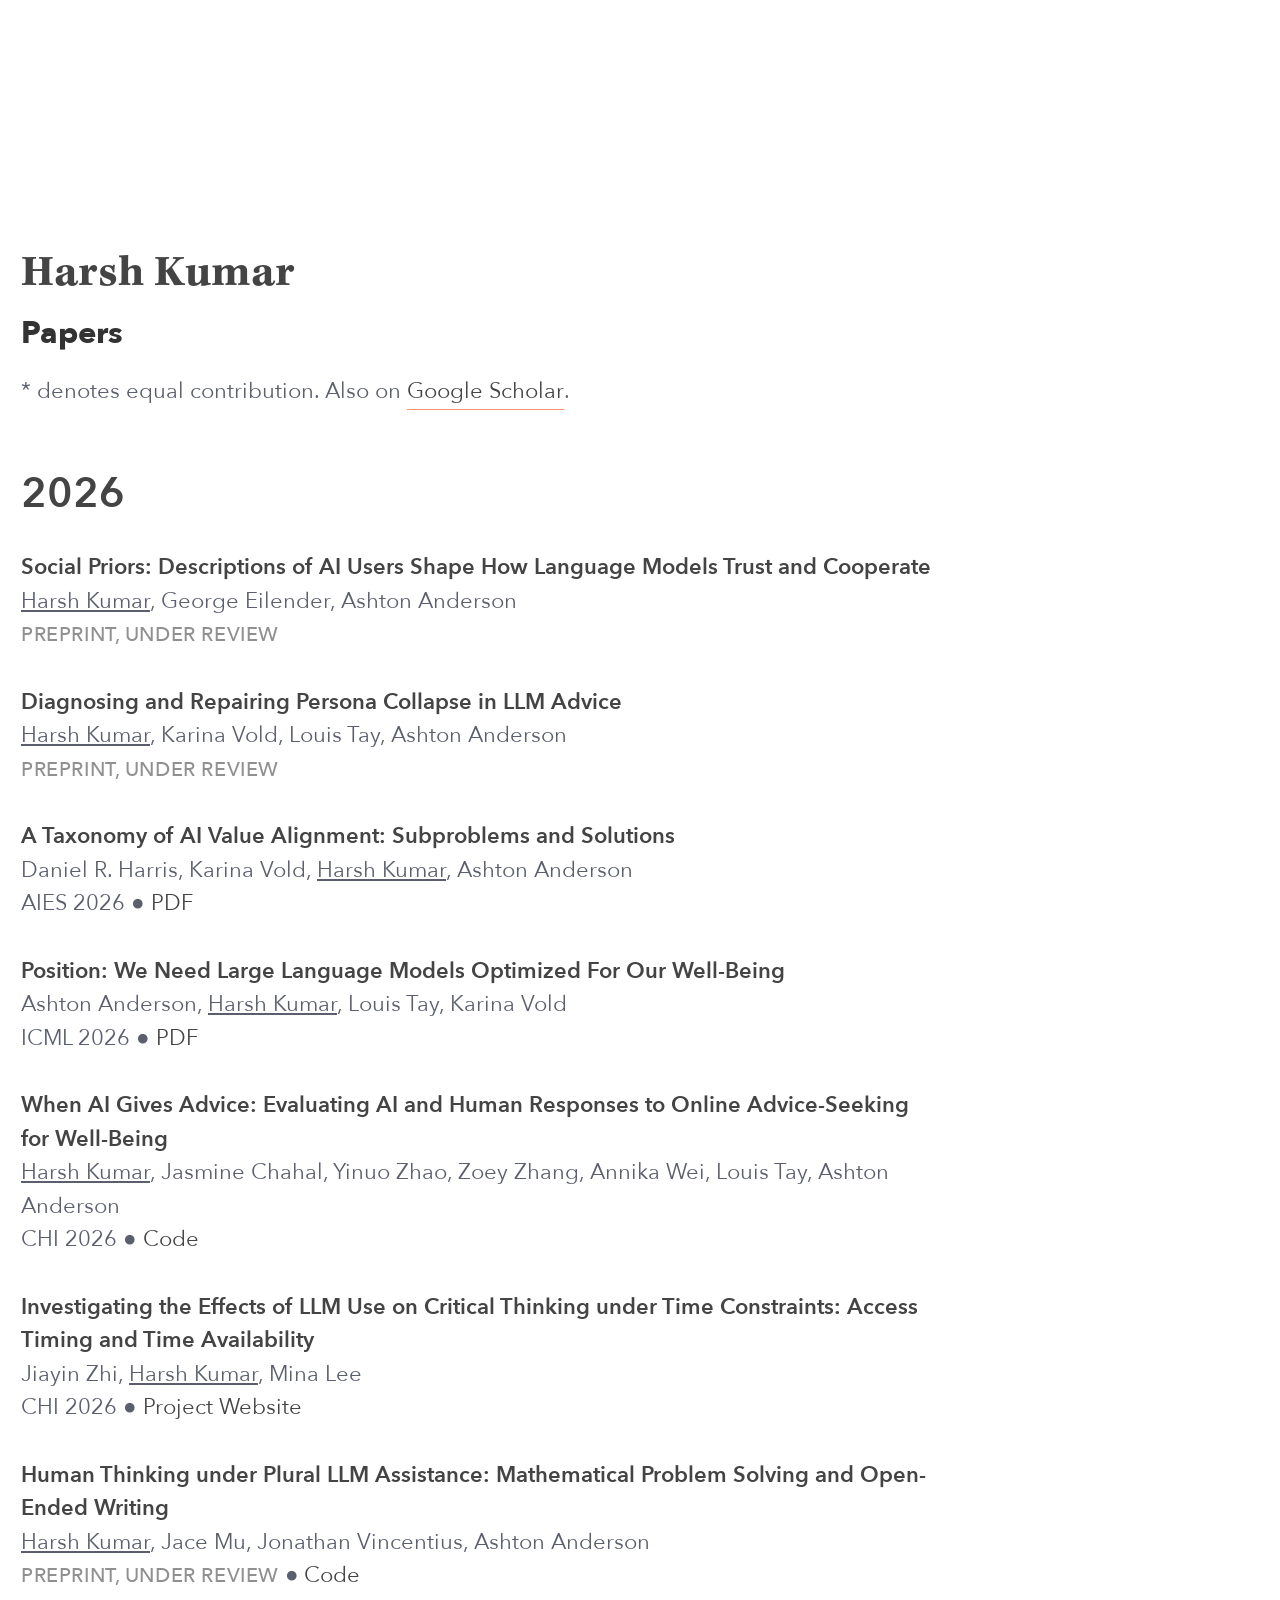
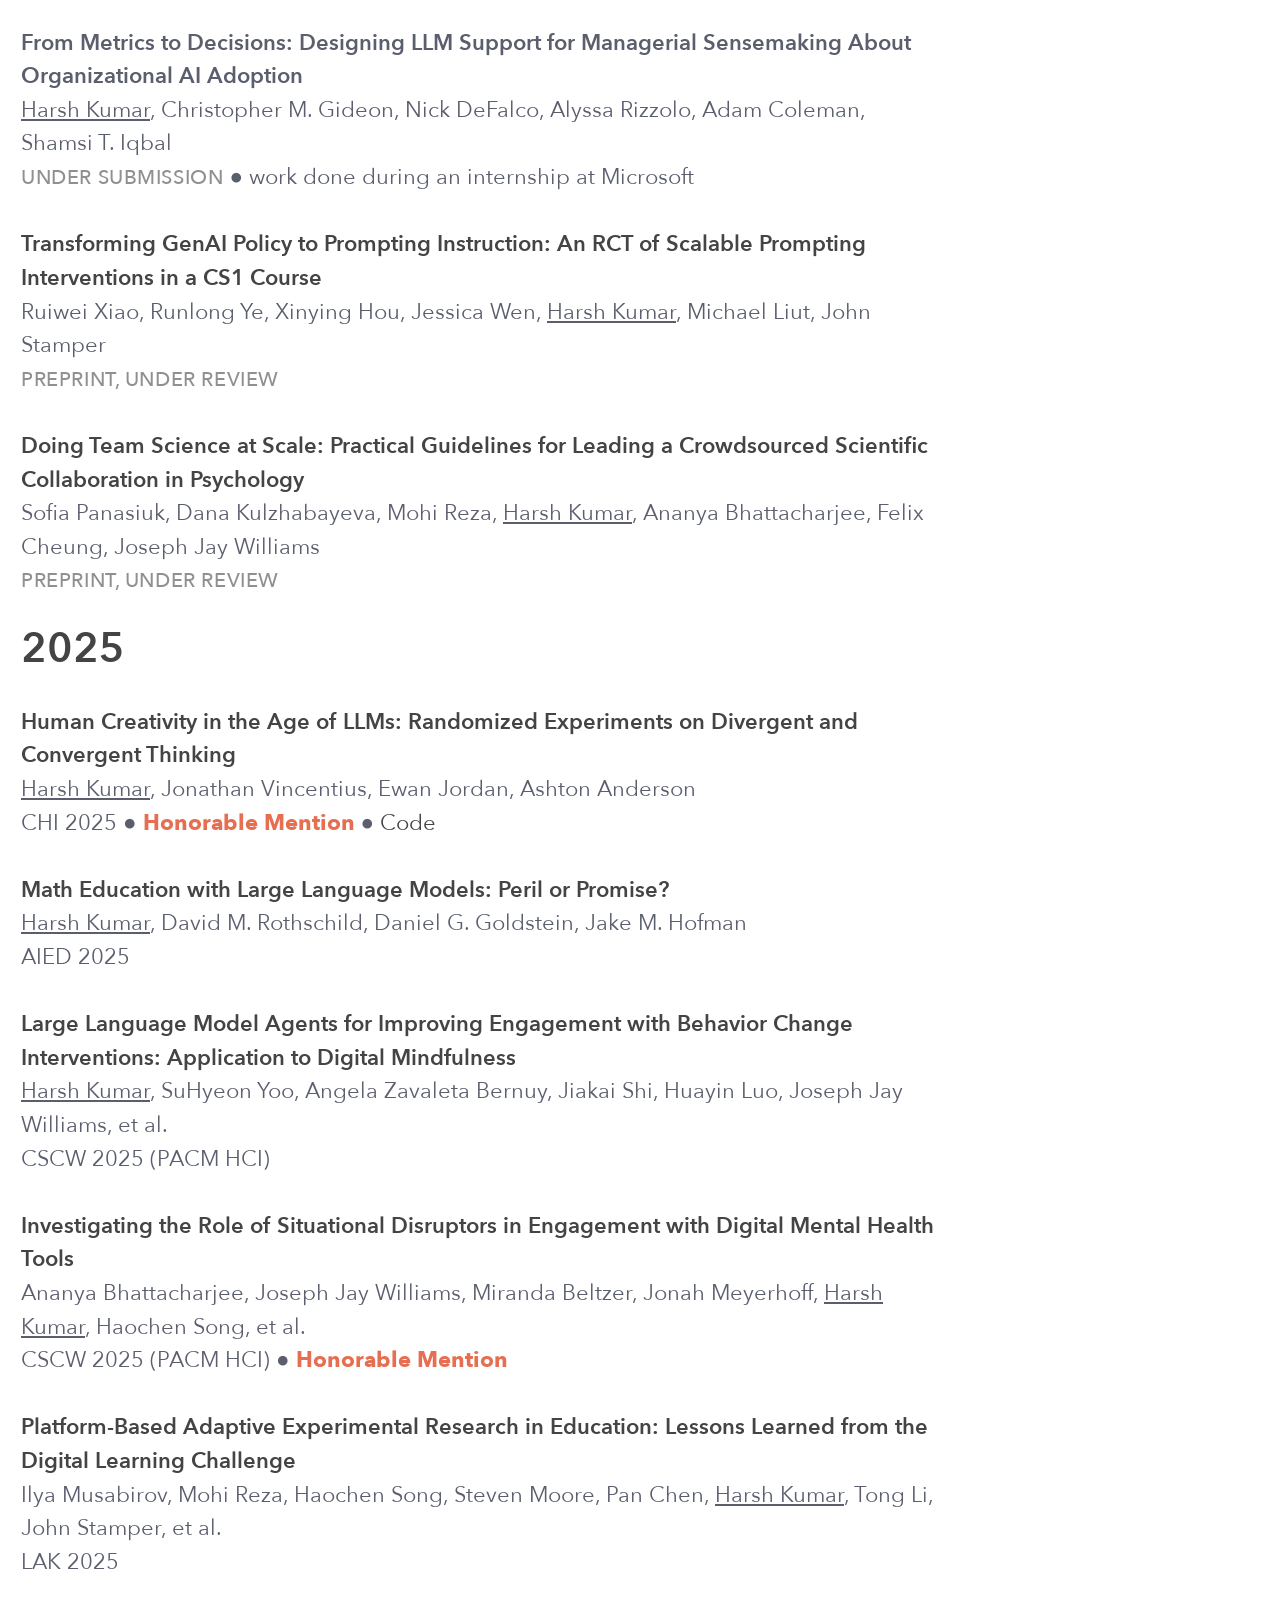
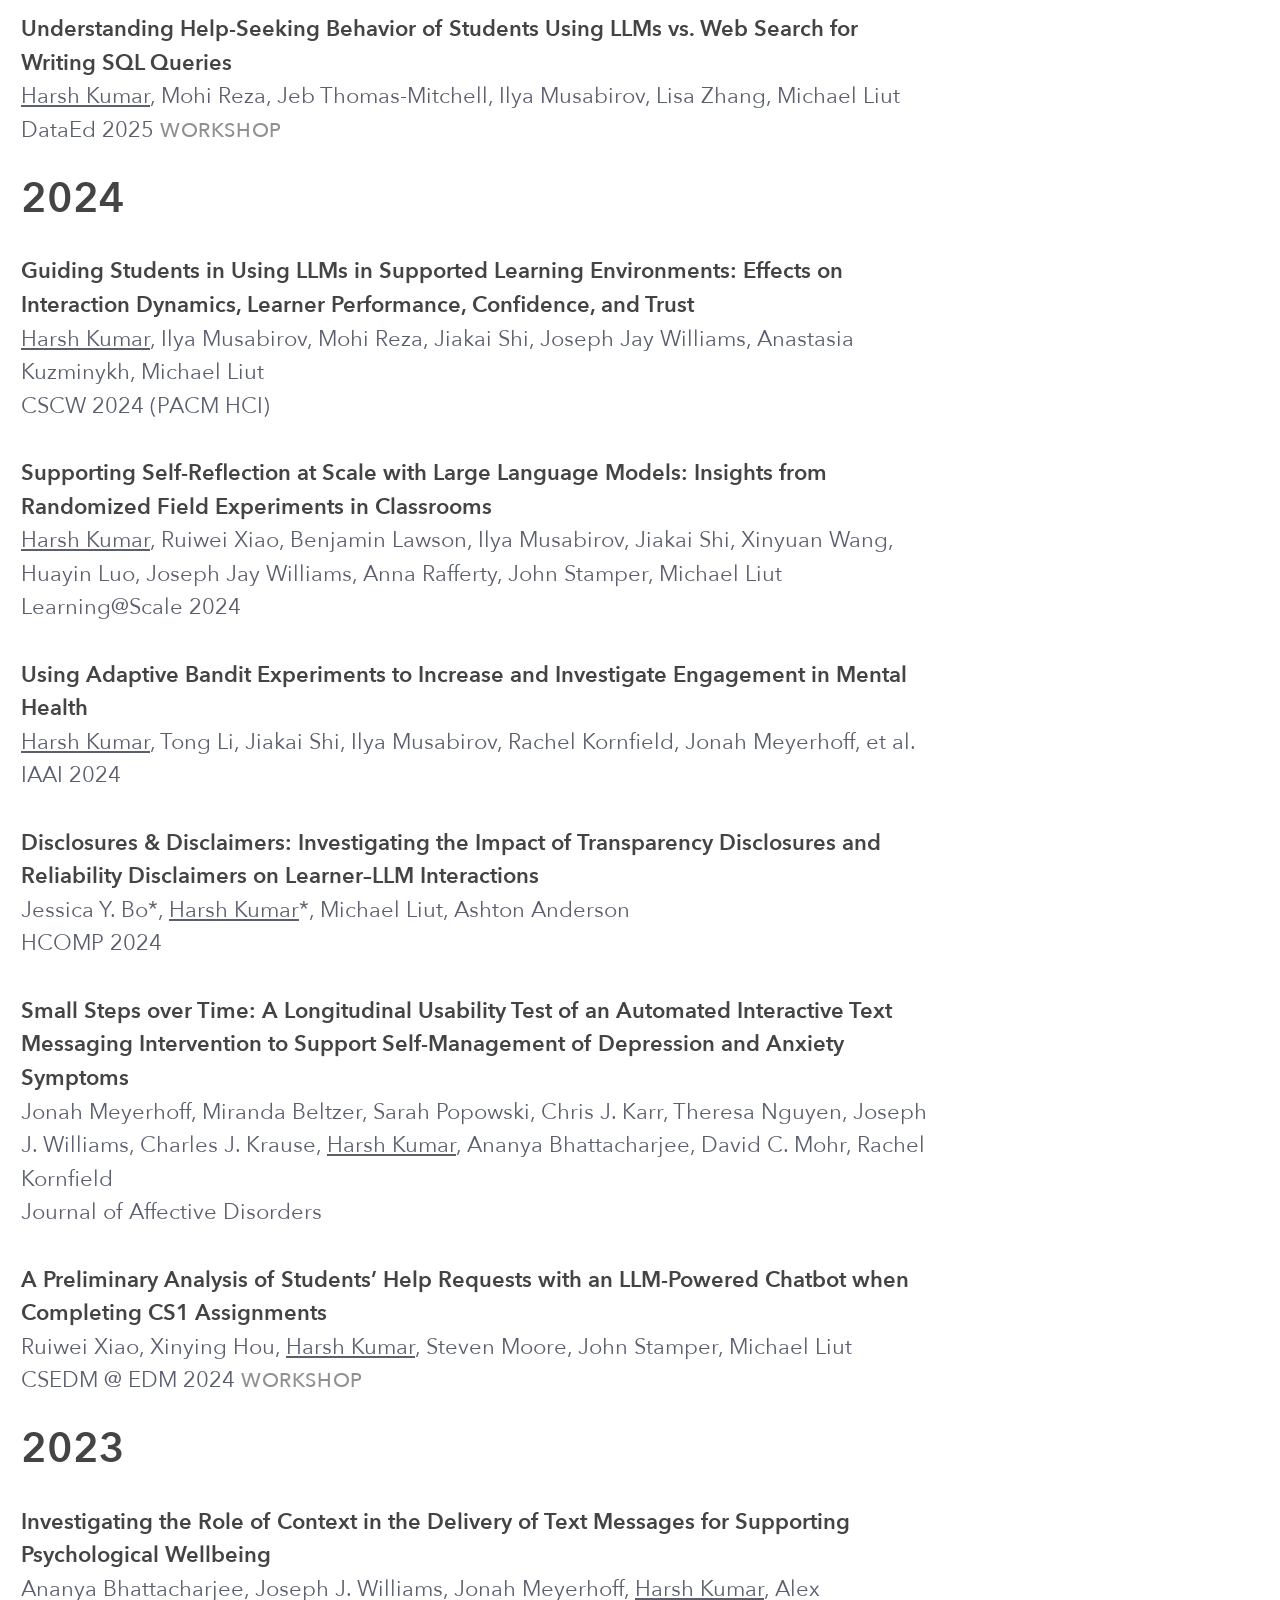
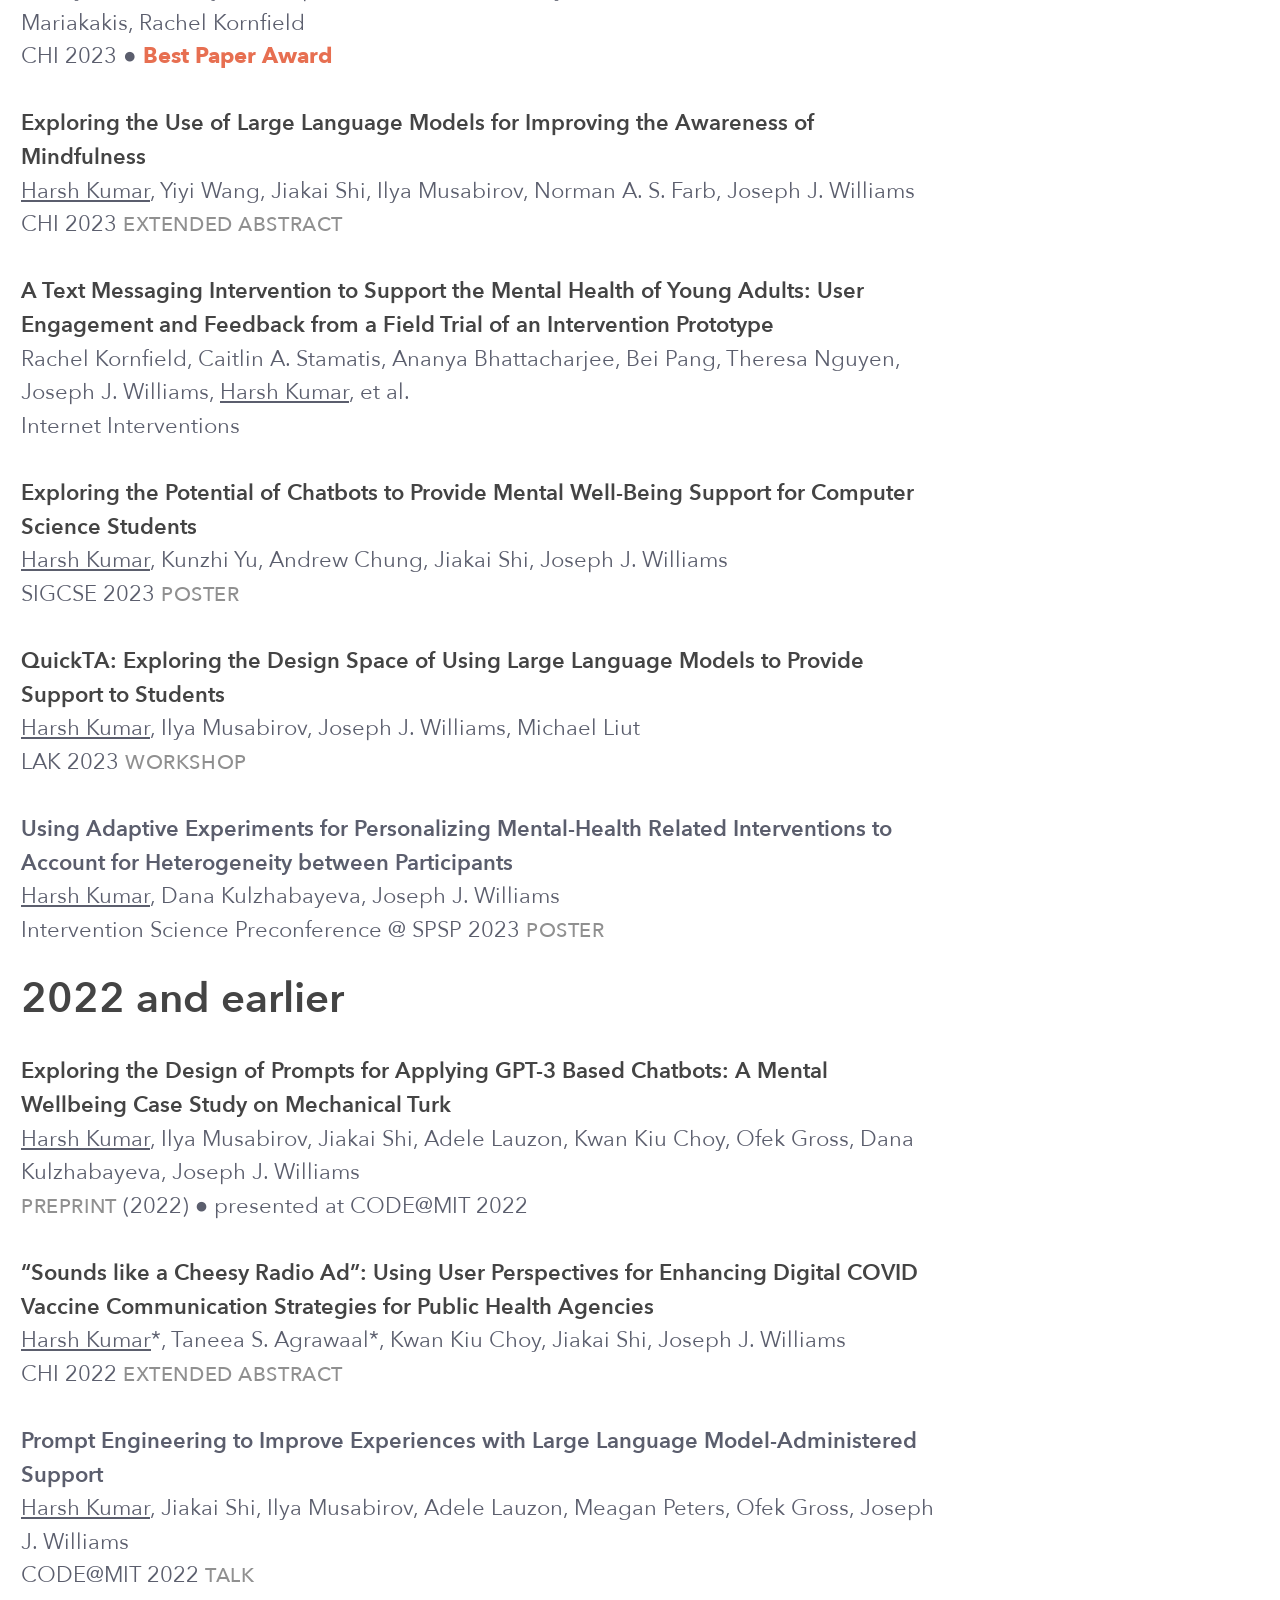
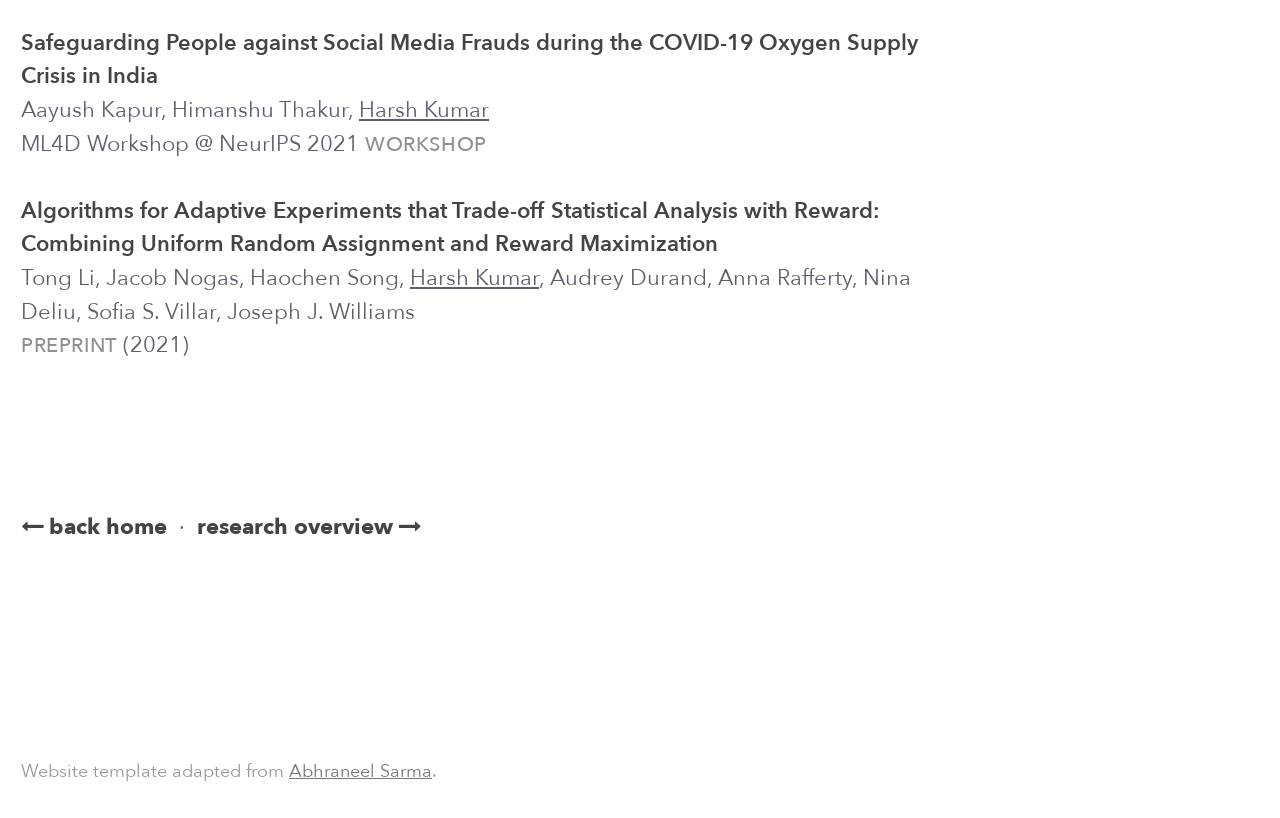
==== commit 91dc17c3: "Add Social Priors preprint (arXiv:2610.16946) to alignment focus box and papers list Co-Authored-By:" ====
--- a/papers.html
+++ b/papers.html
@@ -63,6 +63,12 @@
 						<h3 class="year-header">2026</h3>
 
 						<p class="margin-top-sm">
+							<span class="paper-title"><a href="https://arxiv.org/abs/2610.16946" target="_blank">Social Priors: Descriptions of AI Users Shape How Language Models Trust and Cooperate</a></span><br>
+							<span class="authors"><span class="self">Harsh Kumar</span>, George Eilender, Ashton Anderson</span><br>
+							<span class="venue"><span class="paper-type">preprint, under review</span></span>
+						</p>
+
+						<p class="margin-top-sm">
 							<span class="paper-title"><a href="https://arxiv.org/abs/2607.08326" target="_blank">Diagnosing and Repairing Persona Collapse in LLM Advice</a></span><br>
 							<span class="authors"><span class="self">Harsh Kumar</span>, Karina Vold, Louis Tay, Ashton Anderson</span><br>
 							<span class="venue"><span class="paper-type">preprint, under review</span></span>
--- a/css/custom.css
+++ b/css/custom.css
@@ -677,3 +677,22 @@
 	color: #777;
 	text-decoration: underline;
 }
+
+/* Current-focus callout on index */
+div.focus-box {
+	border: 1.5px solid #FD926F;
+	border-radius: 6px;
+	padding: 4px 22px;
+	margin: 8px 0px 24px 0px;
+}
+
+div.focus-box p.intro {
+	margin: 14px 0px;
+	color: #3f4250;
+}
+
+@media (max-width: 767px) {
+	div.focus-box {
+		padding: 2px 16px;
+	}
+}
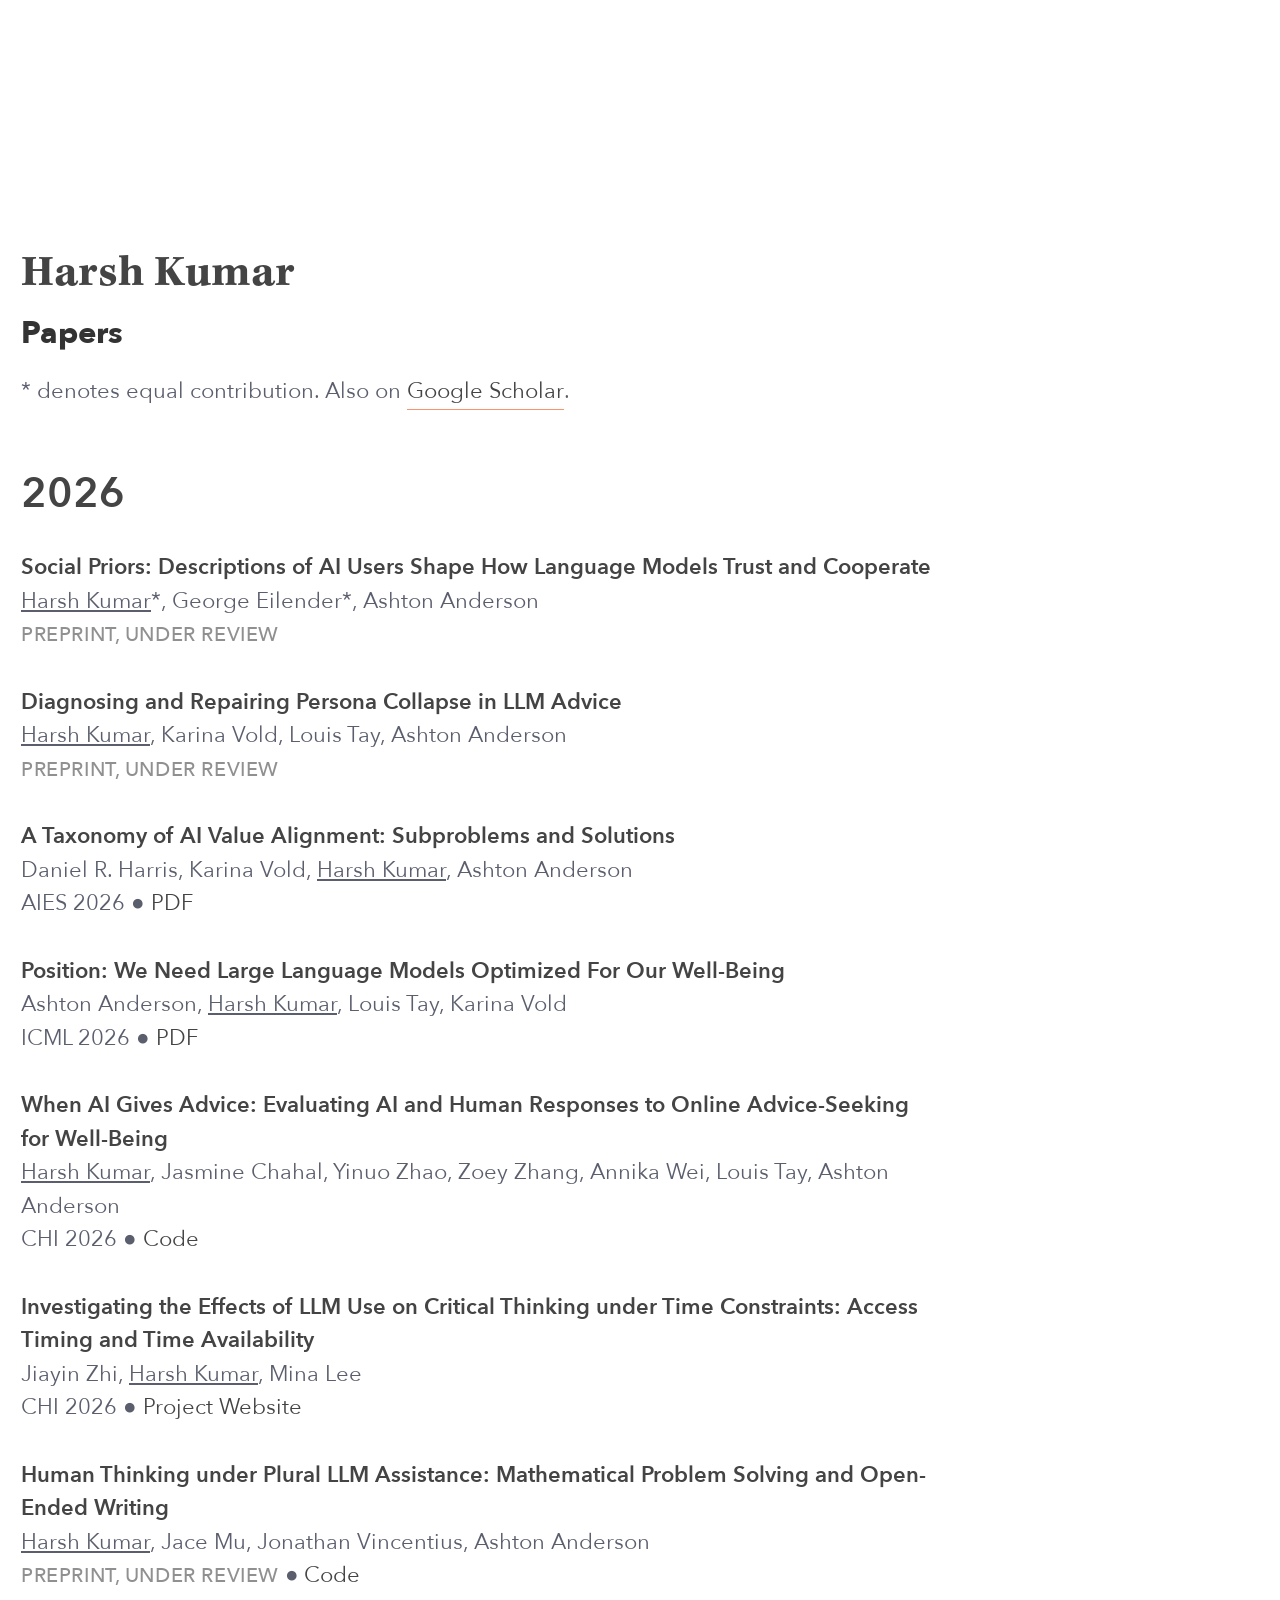
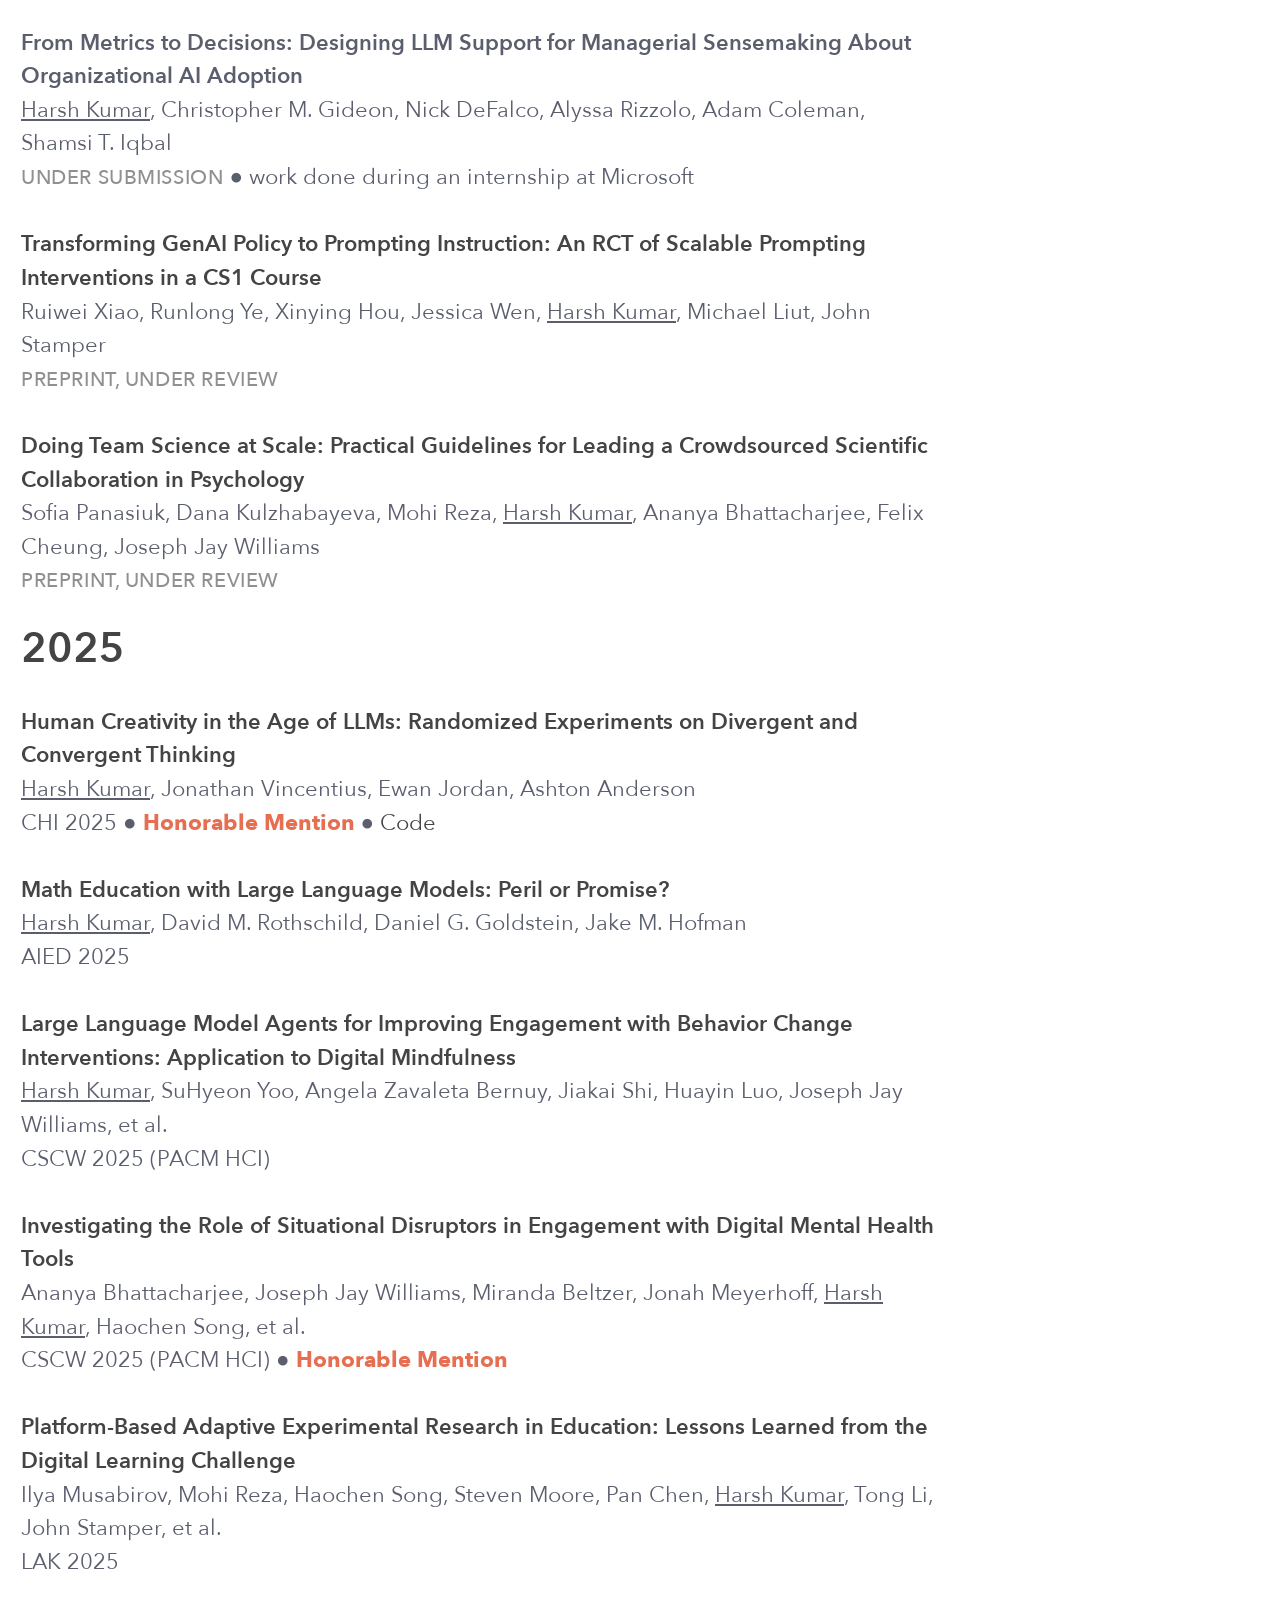
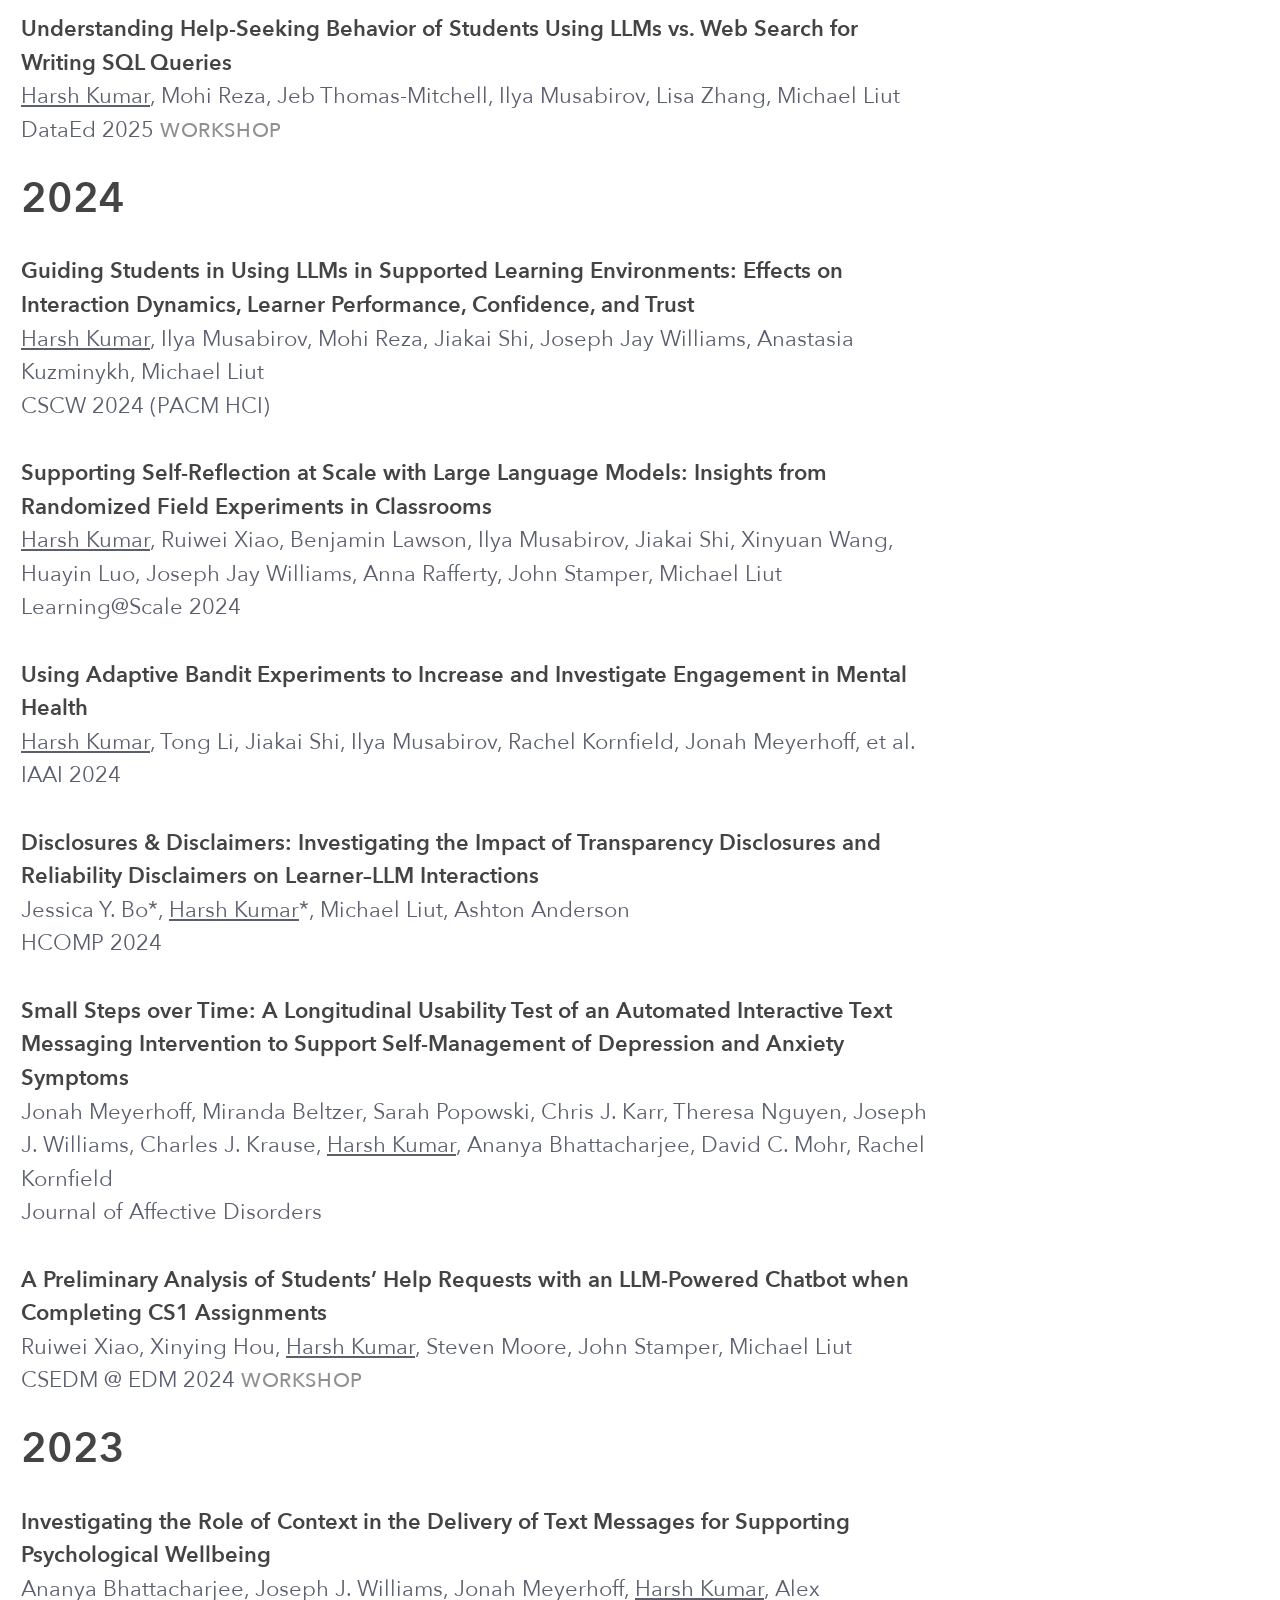
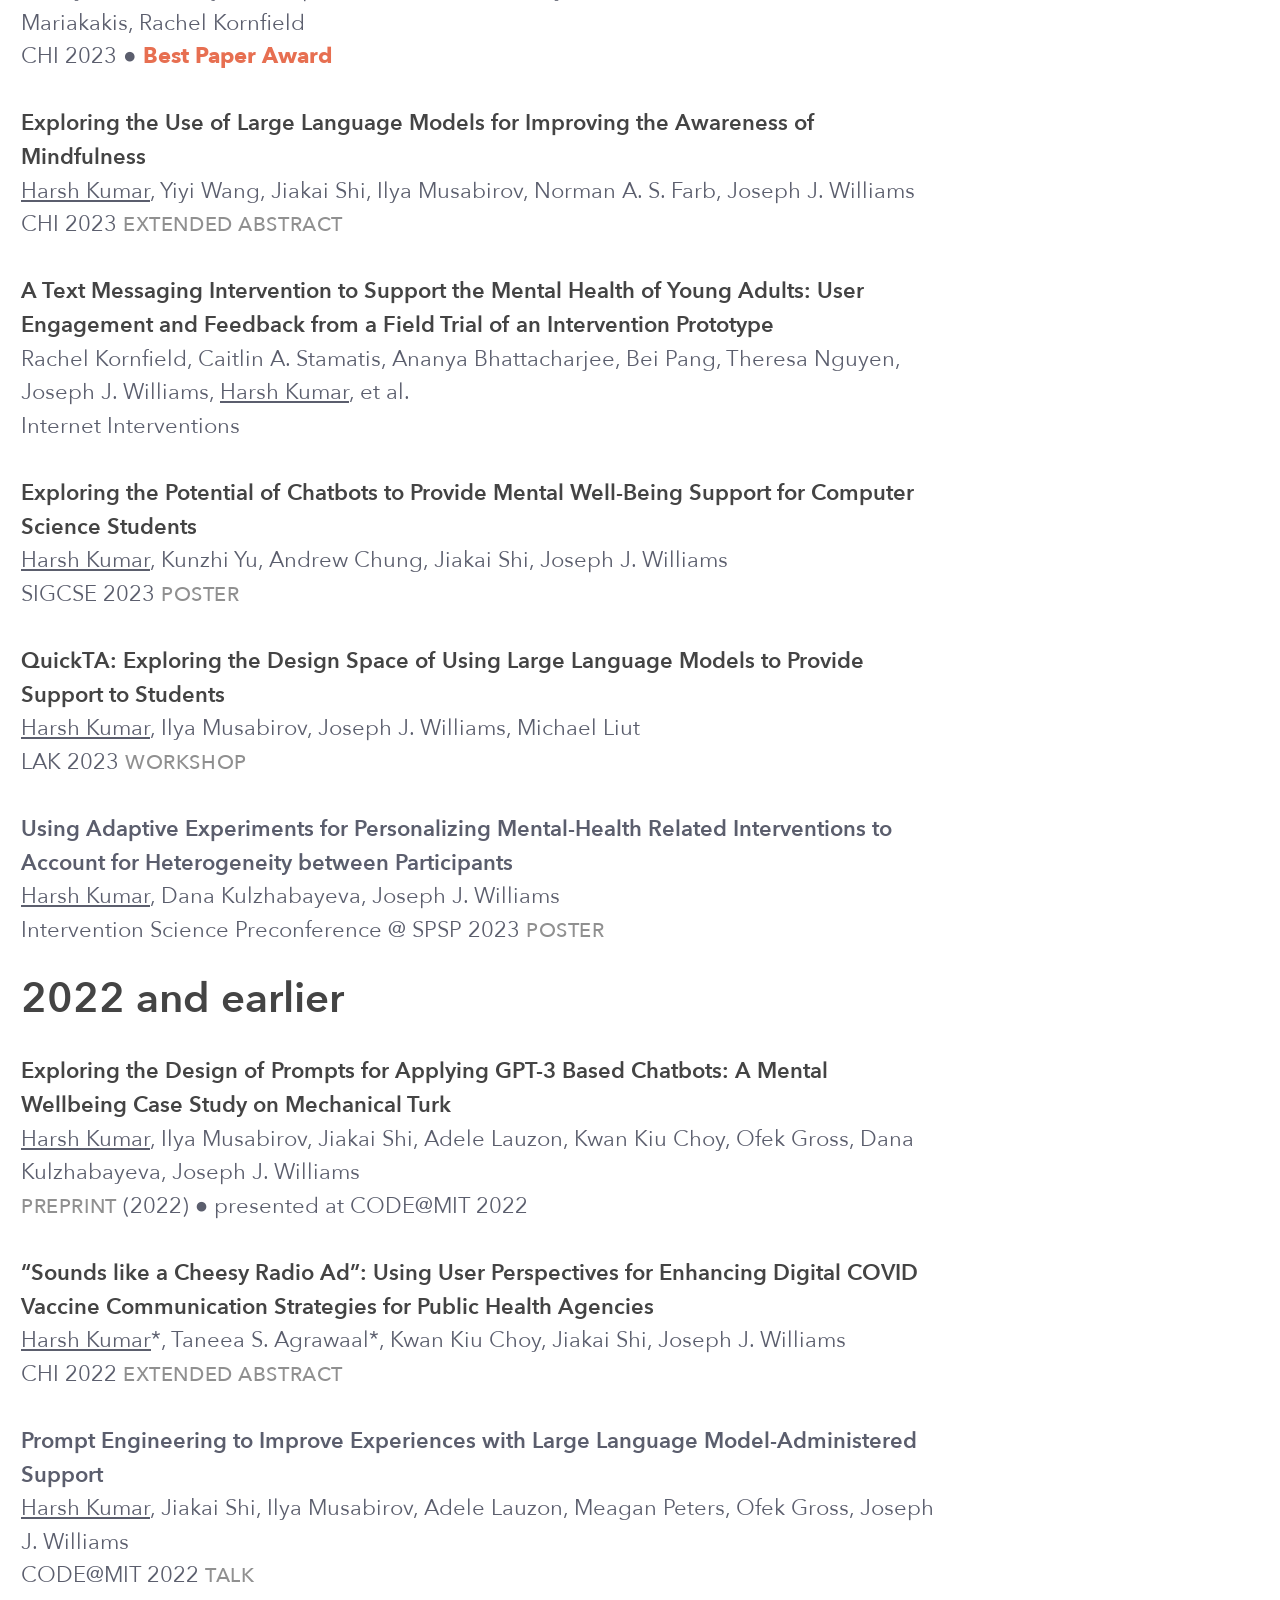
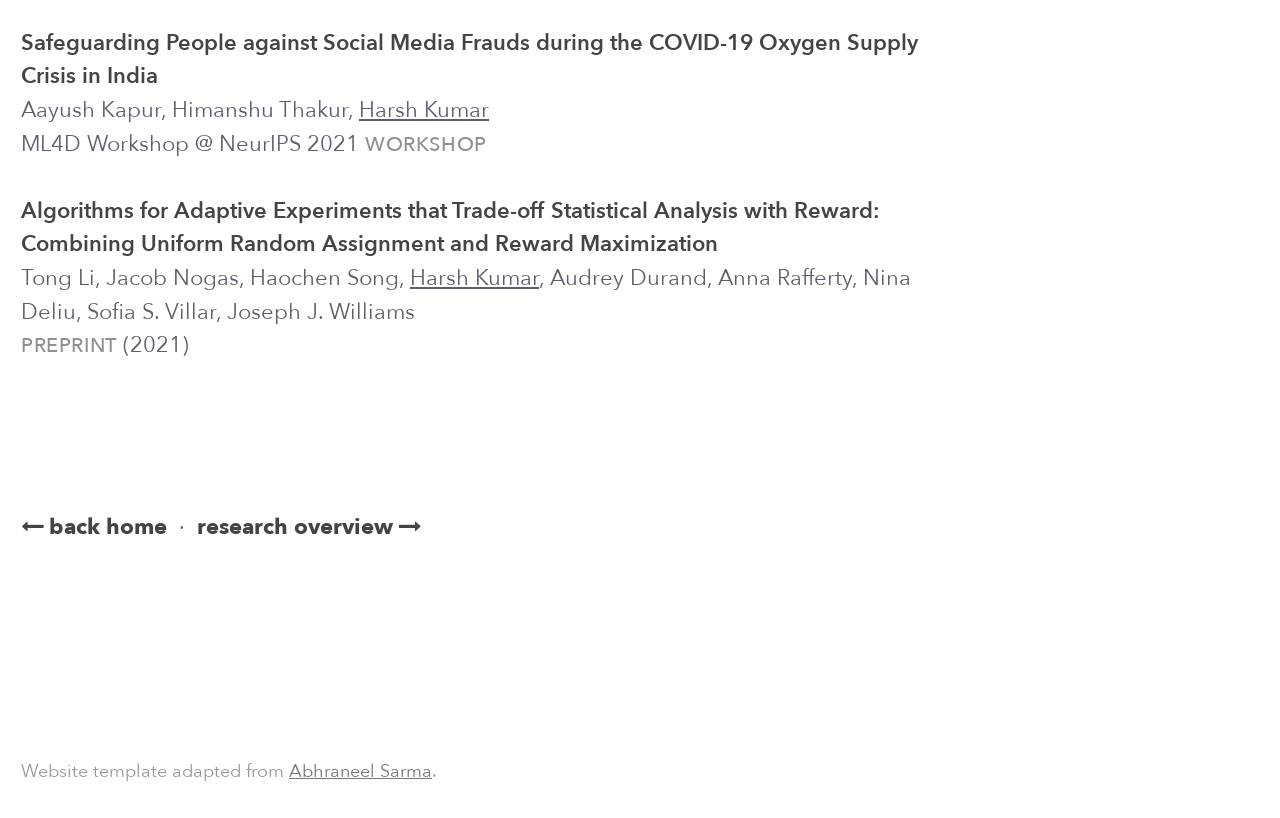
==== commit 87940fe4: "Mark equal contribution on Social Priors entry Co-Authored-By: Claude Opus 5.5 <noreply@anthropic.co" ====
--- a/papers.html
+++ b/papers.html
@@ -64,7 +64,7 @@
 
 						<p class="margin-top-sm">
 							<span class="paper-title"><a href="https://arxiv.org/abs/2610.16946" target="_blank">Social Priors: Descriptions of AI Users Shape How Language Models Trust and Cooperate</a></span><br>
-							<span class="authors"><span class="self">Harsh Kumar</span>, George Eilender, Ashton Anderson</span><br>
+							<span class="authors"><span class="self">Harsh Kumar</span>&#42;, George Eilender&#42;, Ashton Anderson</span><br>
 							<span class="venue"><span class="paper-type">preprint, under review</span></span>
 						</p>
 
